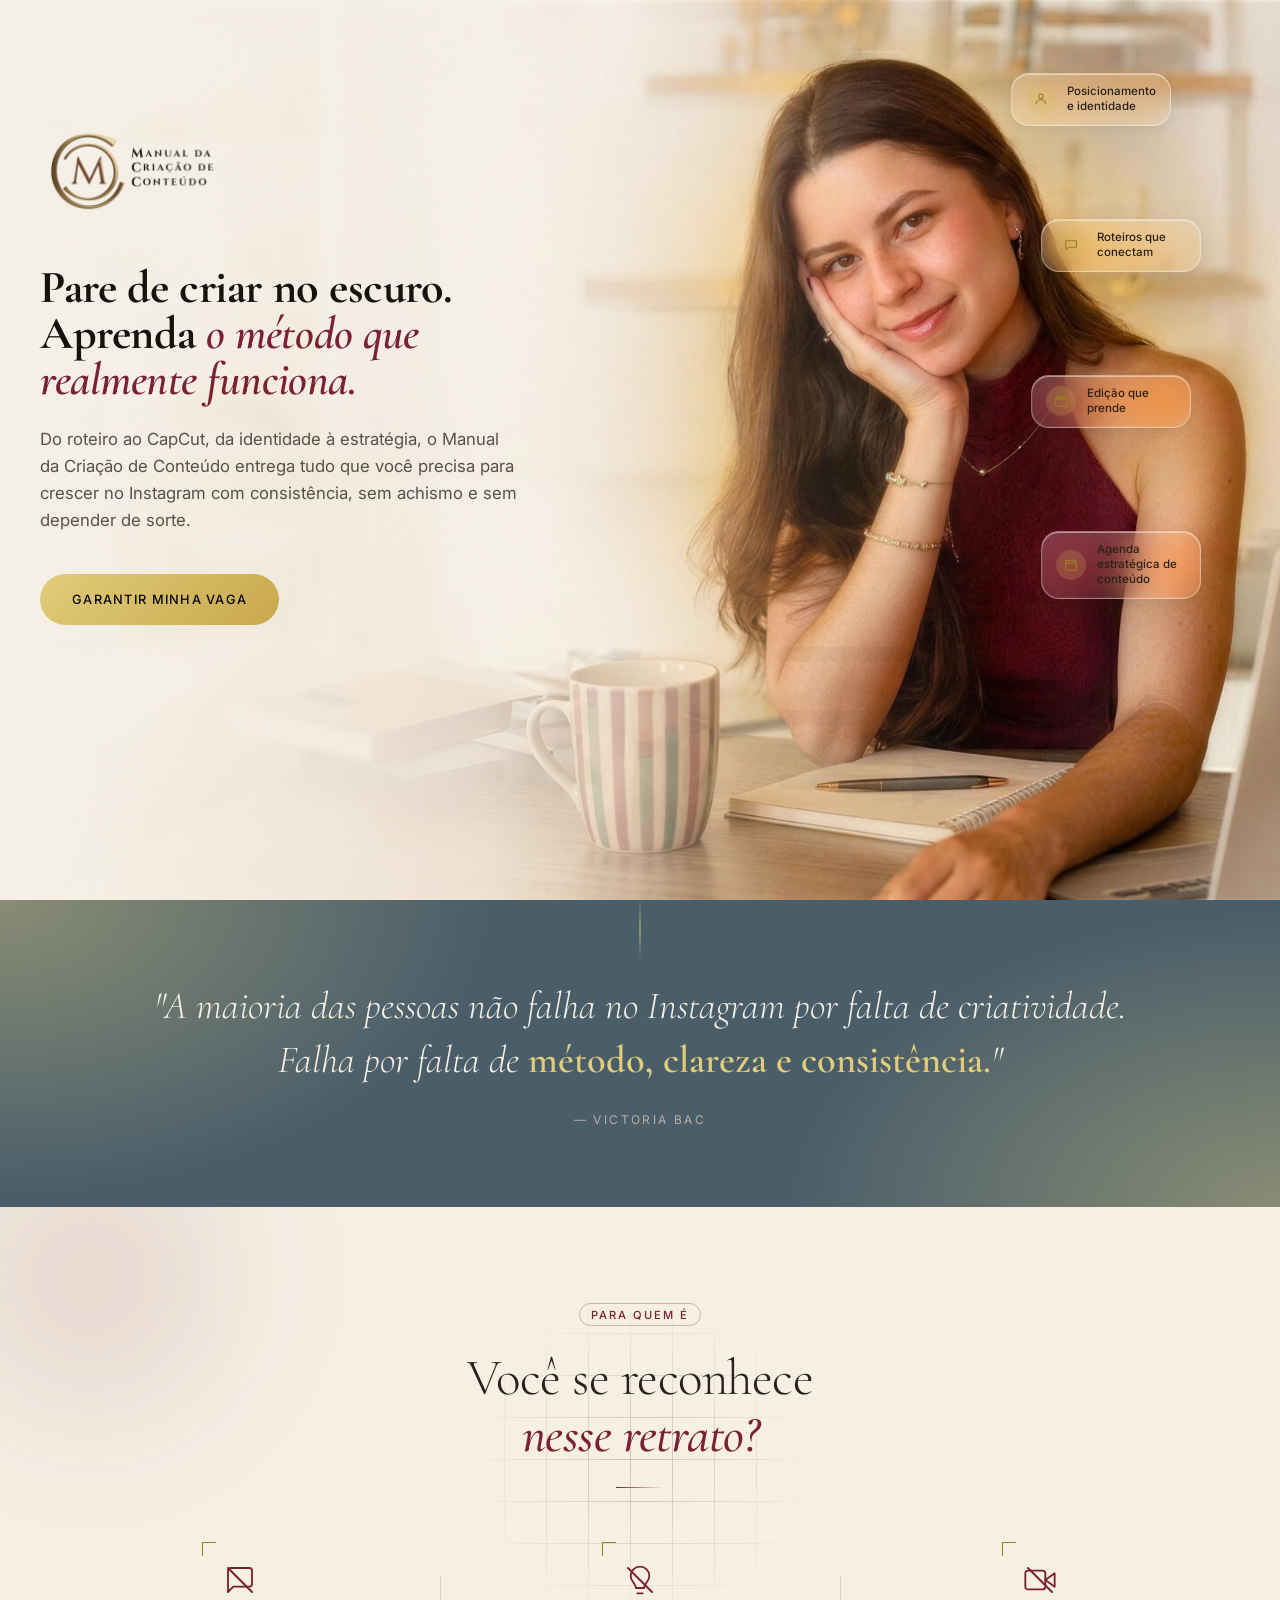
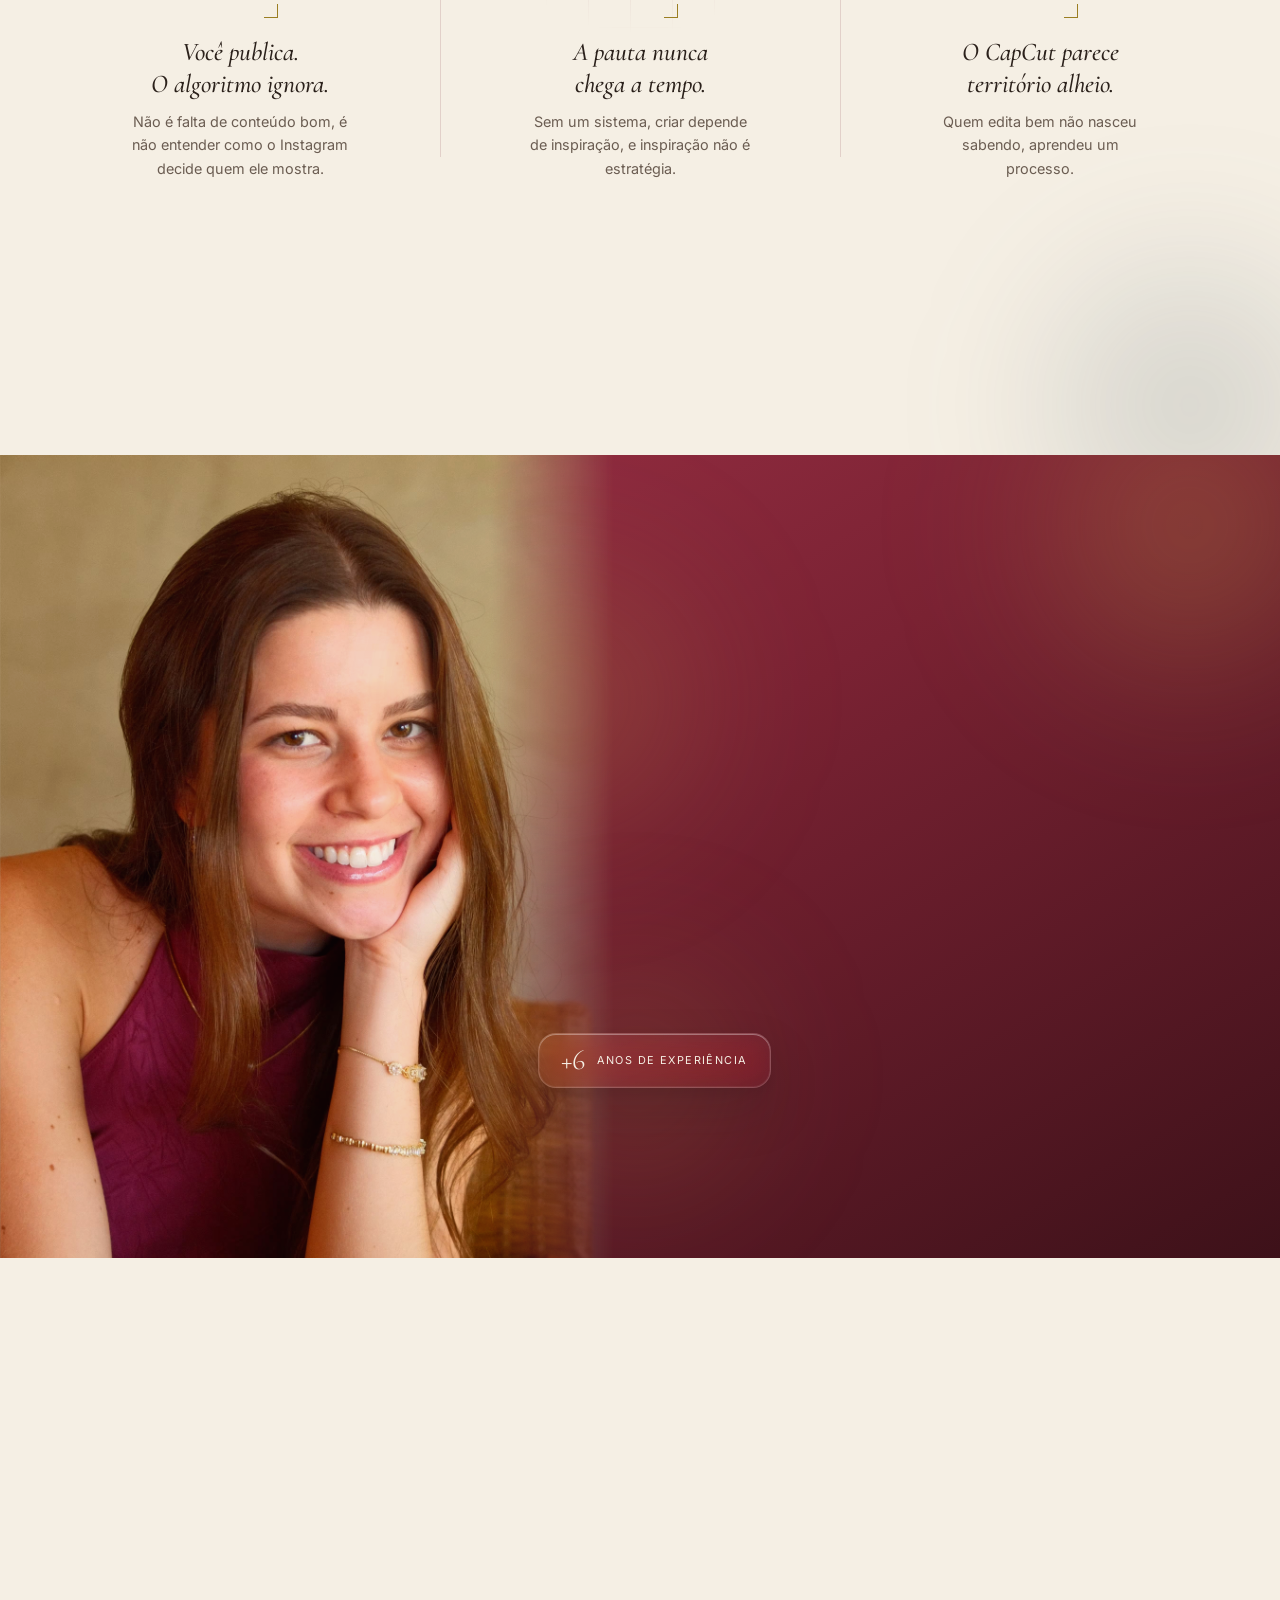
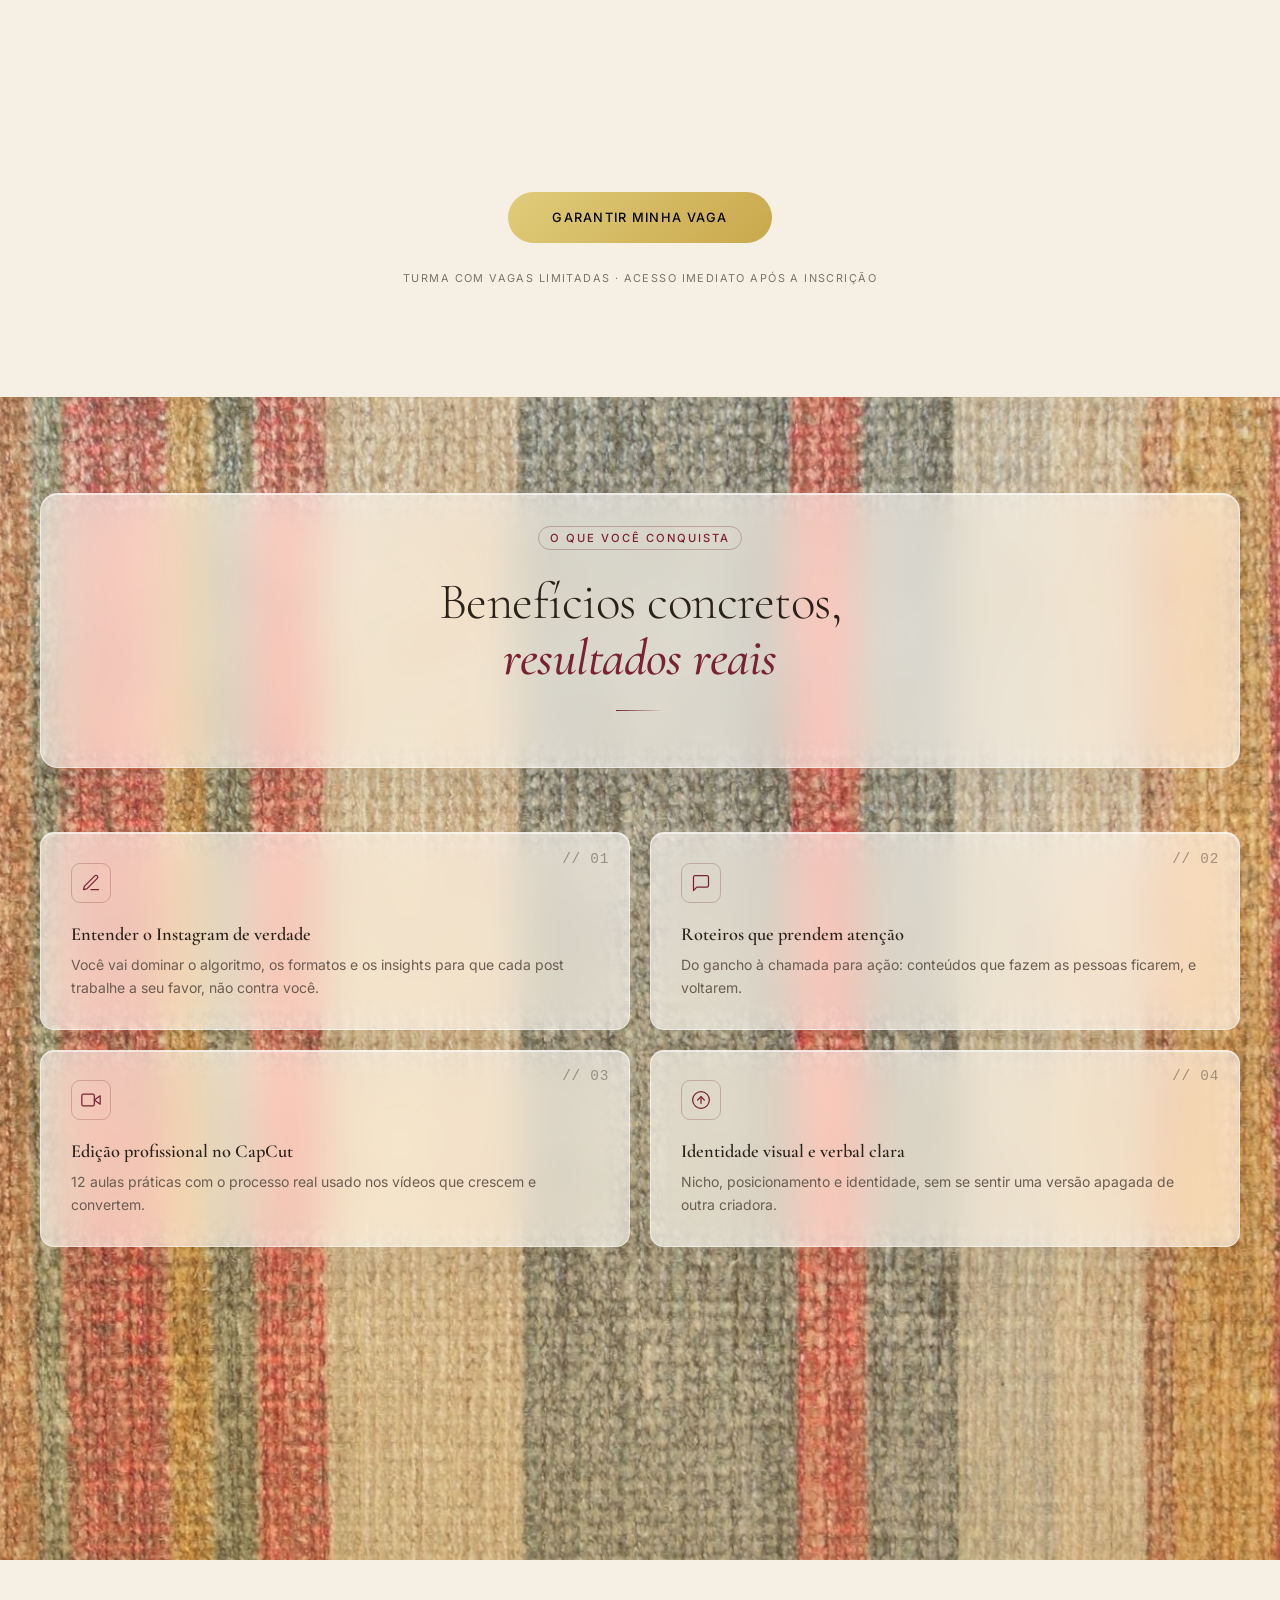
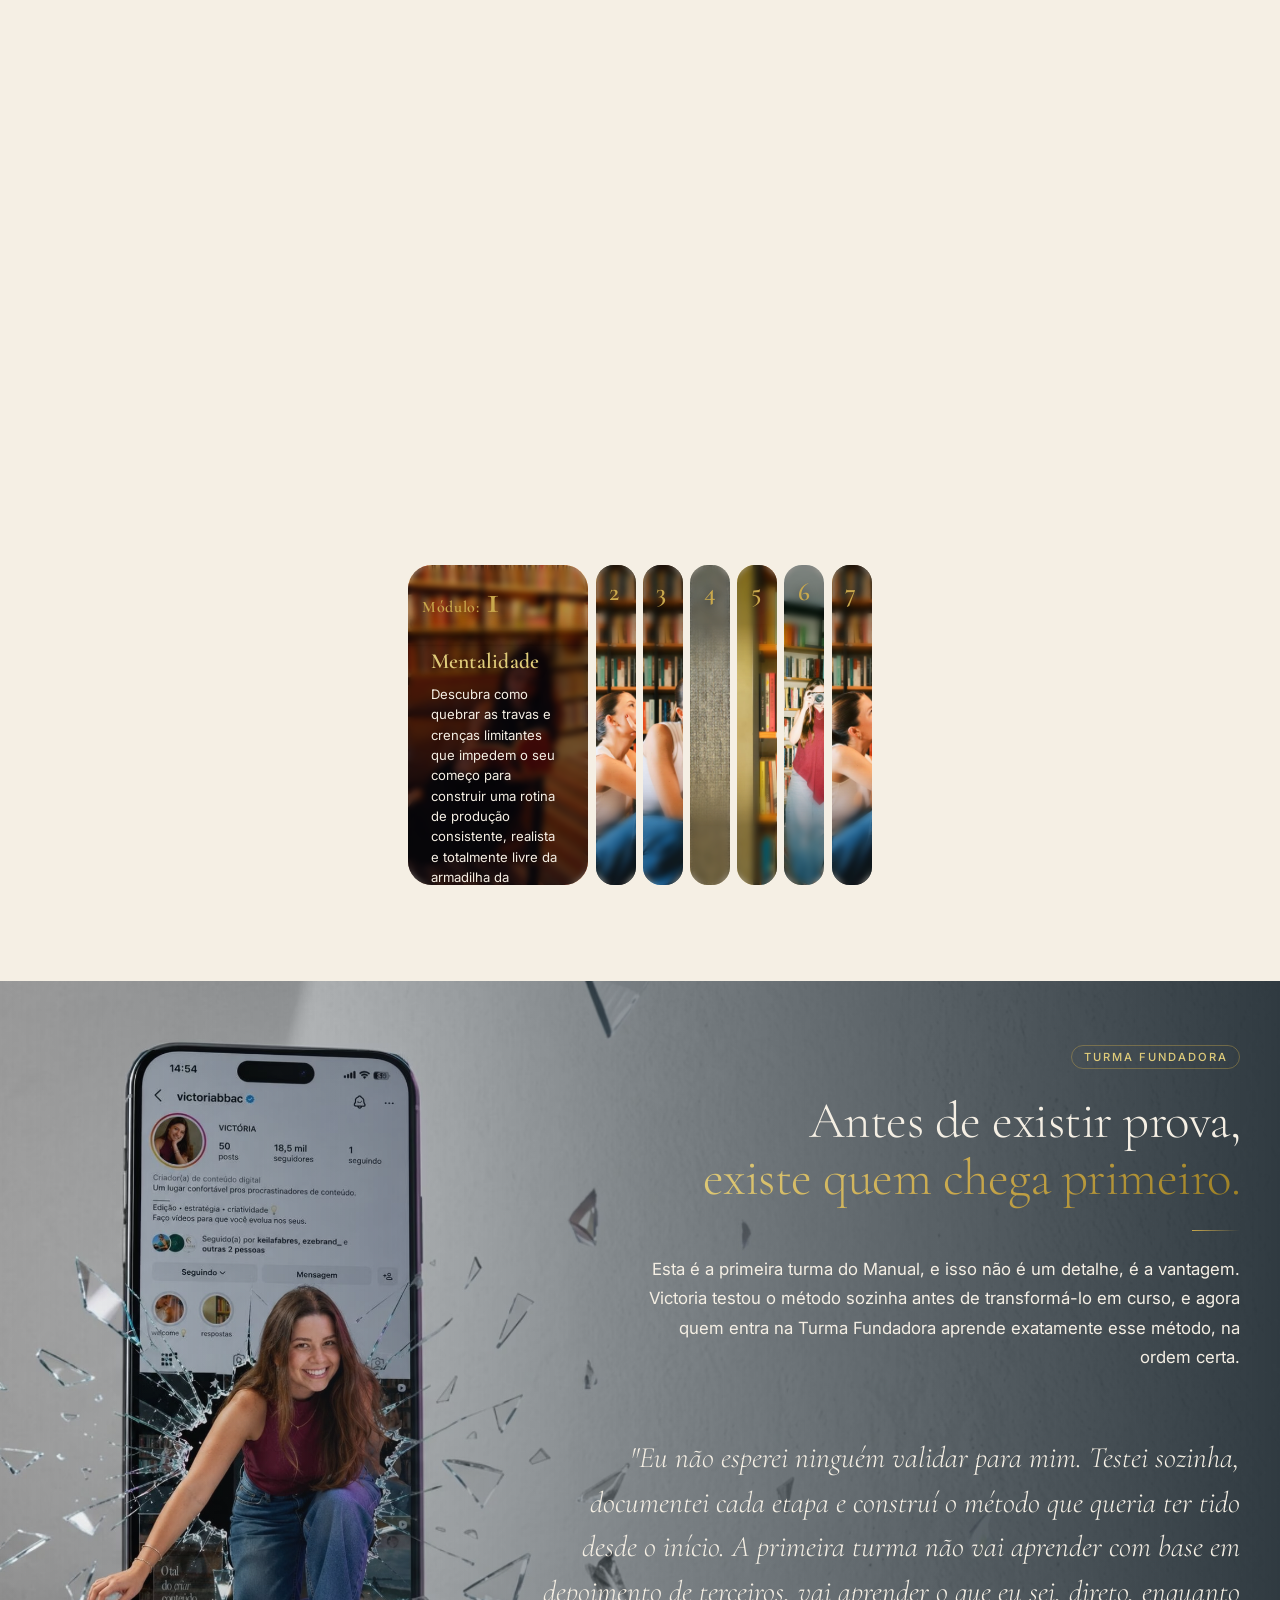
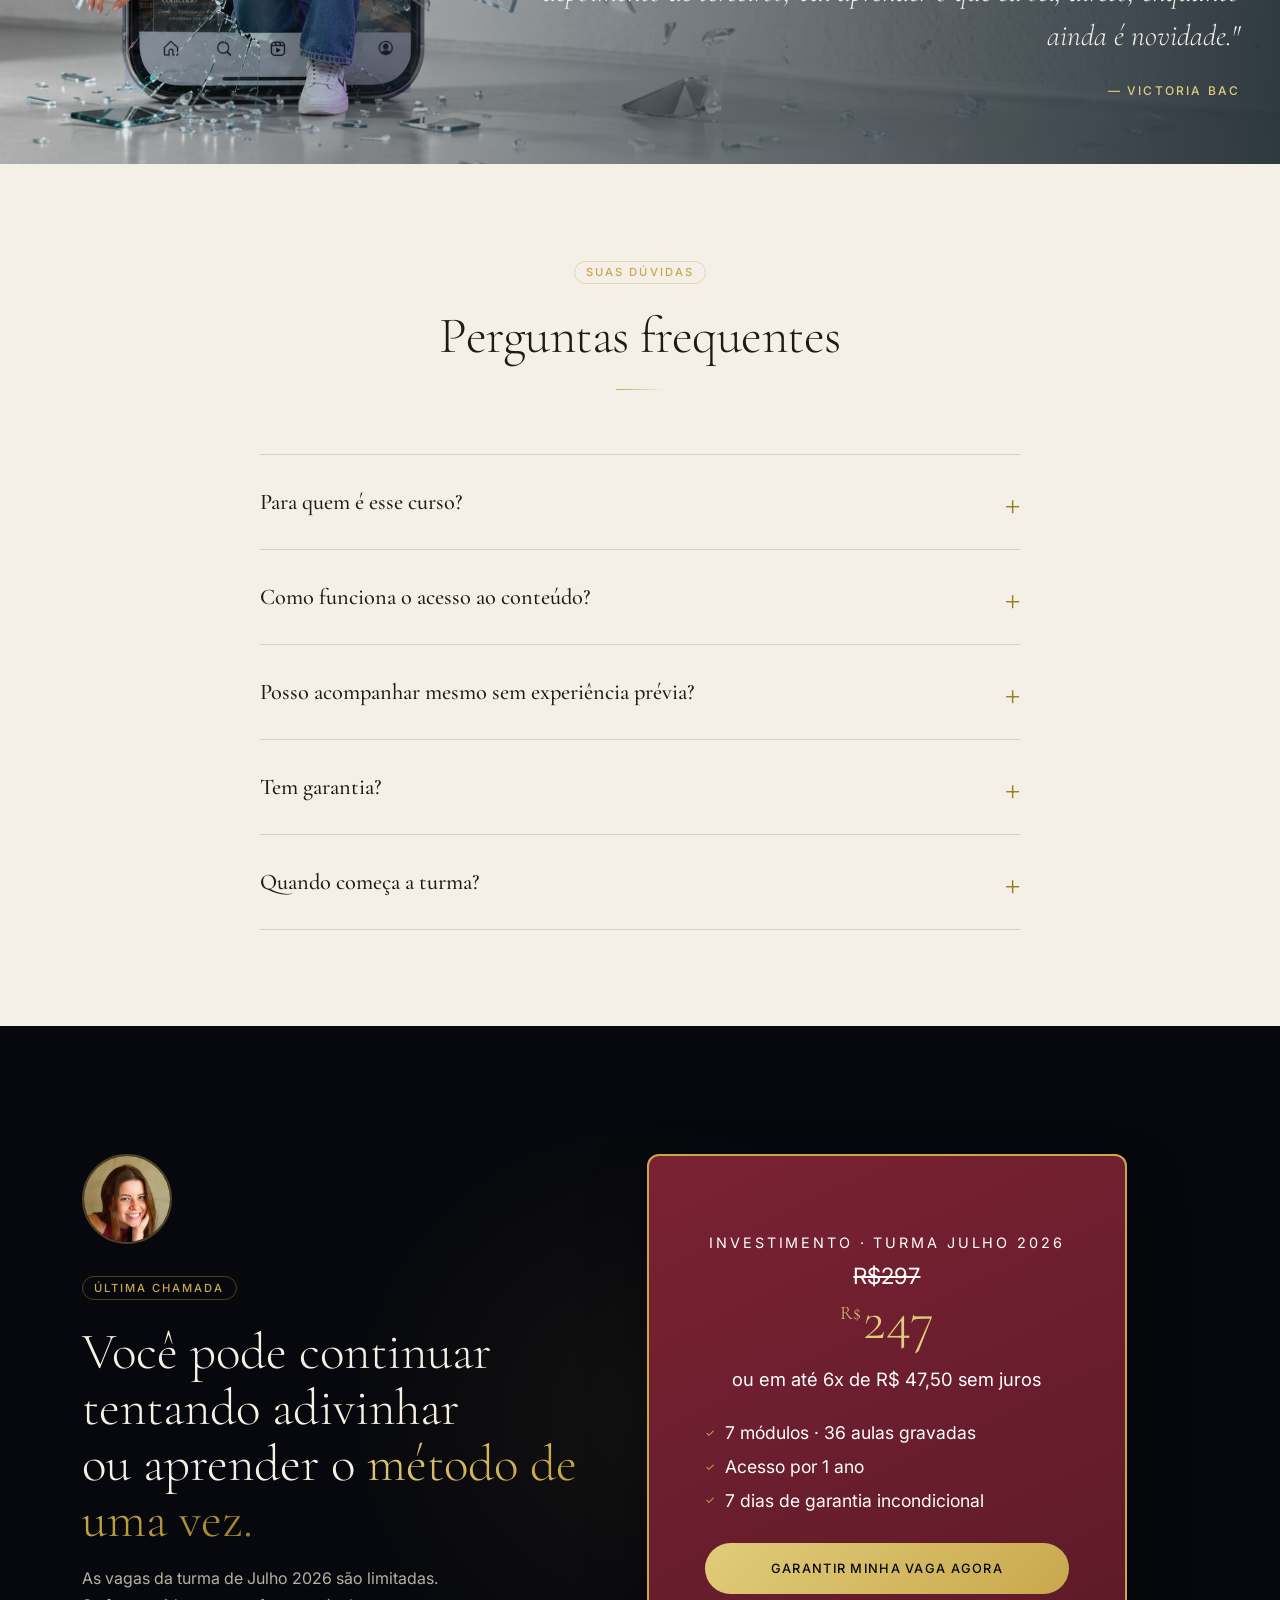
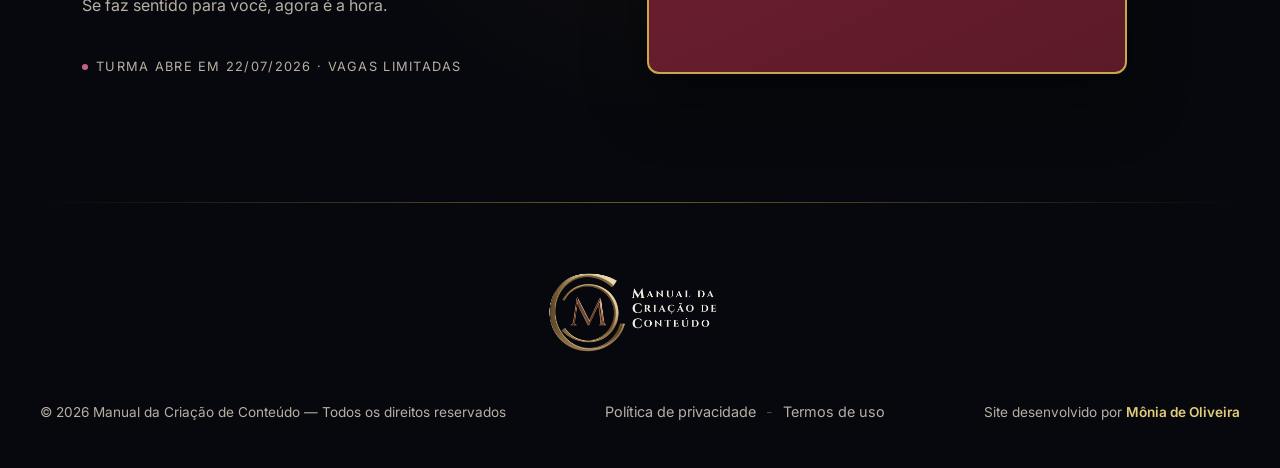
==== index.html @ 05be9635 "DESKTOP OK" ====
<!DOCTYPE html>
<html lang="pt-BR">
<head>
  <meta charset="UTF-8" />
  <meta name="viewport" content="width=device-width, initial-scale=1.0" />
  <meta name="description" content="O método completo para crescer no Instagram com estratégia — roteiro, edição no CapCut, algoritmo e consistência. 7 módulos. Turma Julho 2026." />

  <!-- SEO -->
  <title>Victoria — Manual da Criação de Conteúdo</title>
  <meta name="robots" content="index, follow" />
  <meta property="og:title" content="Victoria — Manual da Criação de Conteúdo" />
  <meta property="og:description" content="Do roteiro ao CapCut, da identidade à estratégia. 7 módulos. Turma Julho 2026." />
  <meta property="og:type" content="website" />

  <!-- Fonts -->
  <link rel="preconnect" href="https://fonts.googleapis.com" />
  <link rel="preconnect" href="https://fonts.gstatic.com" crossorigin />
  <link href="https://fonts.googleapis.com/css2?family=Cormorant+Garamond:ital,wght@0,300;0,400;0,600;1,300;1,400&family=Inter:wght@300;400;500;600&family=Playfair+Display:ital,wght@1,400&display=swap" rel="stylesheet" />

  <!-- Styles -->
  <link rel="stylesheet" href="css/reset.css" />
  <link rel="stylesheet" href="css/style.css" />
  <link rel="stylesheet" href="css/sections.css" />
  <link rel="stylesheet" href="css/responsive.css" />
</head>

<body>

  <!-- ── HERO ───────────────────────────────────────────────── -->
  <section id="hero" aria-labelledby="hero-title">

    <!-- Ícones gigantes e quase invisíveis de redes sociais, ao fundo -->
    <div class="hero-bg-icons" aria-hidden="true">
      <svg class="bg-icon bg-icon-1" viewBox="0 0 24 24" fill="none" xmlns="http://www.w3.org/2000/svg">
        <rect x="2" y="2" width="20" height="20" rx="5.5" stroke="currentColor" stroke-width="1.4"/>
        <circle cx="12" cy="12" r="5" stroke="currentColor" stroke-width="1.4"/>
        <circle cx="17.4" cy="6.6" r="1.1" fill="currentColor"/>
      </svg>
      <svg class="bg-icon bg-icon-2" viewBox="0 0 24 24" fill="none" xmlns="http://www.w3.org/2000/svg">
        <path d="M4 6h16M4 12h16M4 18h10" stroke="currentColor" stroke-width="1.4" stroke-linecap="round"/>
        <path d="M16 15.5l4 2.5-4 2.5v-5z" fill="currentColor"/>
      </svg>
    </div>

    <div class="container hero-grid">

      <!-- Texto — coluna ESQUERDA -->
      <div class="hero-text-panel">

        <a href="#" class="hero-logo reveal" aria-label="Victoria — página inicial">
          <img src="assets/logo.avif" alt="Victoria" />
        </a>

        <h1 id="hero-title" class="hero-h1 reveal">
          Pare de criar no escuro.<br class="hero-br-1" />Aprenda <span class="hero-h1-bordeaux">o método que</span><br /><em>realmente funciona.</em>
        </h1>

        <p class="hero-subtitle reveal reveal-delay-1">
          Do roteiro ao CapCut, da identidade à estratégia, o Manual da Criação de Conteúdo entrega tudo que você precisa para crescer no Instagram com consistência, sem achismo e sem depender de sorte.
        </p>

        <div class="hero-actions reveal reveal-delay-2">
          <a href="#cta-final" class="btn-primary">Garantir minha vaga</a>
        </div>

      </div>

      <!-- Tags flutuantes sobre a foto do background -->
      <div class="hero-tags" aria-hidden="true">

        <div class="floating-card card-1">
          <span class="floating-card-icon" aria-hidden="true">
            <svg viewBox="0 0 24 24" fill="none" xmlns="http://www.w3.org/2000/svg">
              <circle cx="12" cy="8" r="3.4" stroke="currentColor" stroke-width="1.6"/>
              <path d="M5 19c0-3.6 3.13-6 7-6s7 2.4 7 6" stroke="currentColor" stroke-width="1.6" stroke-linecap="round"/>
            </svg>
          </span>
          <span>Posicionamento e identidade</span>
        </div>

        <div class="floating-card card-2">
          <span class="floating-card-icon" aria-hidden="true">
            <svg viewBox="0 0 24 24" fill="none" xmlns="http://www.w3.org/2000/svg">
              <path d="M4 5.5h16v10H9l-4 3.5v-3.5H4v-10z" stroke="currentColor" stroke-width="1.6" stroke-linejoin="round"/>
            </svg>
          </span>
          <span>Roteiros que conectam</span>
        </div>

        <div class="floating-card card-3">
          <span class="floating-card-icon" aria-hidden="true">
            <svg viewBox="0 0 24 24" fill="none" xmlns="http://www.w3.org/2000/svg">
              <path d="M3.5 9.5h17v9a1.5 1.5 0 0 1-1.5 1.5h-14A1.5 1.5 0 0 1 3.5 18.5v-9z" stroke="currentColor" stroke-width="1.6"/>
              <path d="M3.5 9.5l2-4.5h3l-1.6 4.5M9.4 9.5l1.6-4.5h3l-1.6 4.5M15.3 9.5l1.6-4.5h2.6l1.6 4.5" stroke="currentColor" stroke-width="1.6" stroke-linejoin="round"/>
            </svg>
          </span>
          <span>Edição que prende</span>
        </div>

        <div class="floating-card card-4">
          <span class="floating-card-icon" aria-hidden="true">
            <svg viewBox="0 0 24 24" fill="none" xmlns="http://www.w3.org/2000/svg">
              <rect x="4" y="5.5" width="16" height="14" rx="2" stroke="currentColor" stroke-width="1.6"/>
              <path d="M4 9.5h16M8 3.5v4M16 3.5v4" stroke="currentColor" stroke-width="1.6" stroke-linecap="round"/>
            </svg>
          </span>
          <span>Agenda estratégica de conteúdo</span>
        </div>

      </div>

    </div>

  </section>

  <!-- ── MANIFESTO ──────────────────────────────────────────── -->
  <section id="manifesto" aria-label="Manifesto">
    <div class="container">
      <blockquote class="manifesto-quote reveal">
        "A maioria das pessoas não falha no Instagram por falta de criatividade.<br>
        Falha por falta de <strong>método, clareza e consistência.</strong>"
      </blockquote>
      <p class="manifesto-author reveal reveal-delay-1">— Victoria Bac</p>
    </div>
  </section>

  <!-- ── PARA QUEM É ────────────────────────────────────────── -->
  <section id="para-quem" aria-labelledby="para-quem-title">

    <div class="para-quem-deco" aria-hidden="true">
      <div class="pq-orb pq-orb-1"></div>
      <div class="pq-orb pq-orb-2"></div>
      <div class="pq-grid"></div>
    </div>

    <div class="container section-pad">

      <div class="section-header center reveal">
        <span class="label-tag">Para quem é</span>
        <h2 id="para-quem-title" class="display-serif">
          Você se reconhece<br />
          <span class="gold-text">nesse retrato?</span>
        </h2>
        <div class="gold-divider center"></div>
      </div>

      <div class="pain-grid">
        <article class="pain-card reveal reveal-delay-1">
          <div class="pain-frame" aria-hidden="true">
            <svg class="pain-icon" viewBox="0 0 24 24" fill="none" stroke="currentColor" stroke-width="1.4" stroke-linecap="round" stroke-linejoin="round">
              <path d="M21 15a2 2 0 0 1-2 2H7l-4 4V5a2 2 0 0 1 2-2h14a2 2 0 0 1 2 2z"/>
              <line x1="3" y1="3" x2="21" y2="21"/>
            </svg>
          </div>
          <h3>Você publica.<br />O algoritmo ignora.</h3>
          <p>Não é falta de conteúdo bom, é não entender como o Instagram decide quem ele mostra.</p>
        </article>
        <article class="pain-card reveal reveal-delay-2">
          <div class="pain-frame" aria-hidden="true">
            <svg class="pain-icon" viewBox="0 0 24 24" fill="none" stroke="currentColor" stroke-width="1.4" stroke-linecap="round" stroke-linejoin="round">
              <path d="M9 18h6"/><path d="M10 22h4"/>
              <path d="M12 2a7 7 0 0 0-7 7c0 2.5 1.5 4 2.5 5.5S9 18 9 18h6s.5-2 1.5-3.5S19 11.5 19 9a7 7 0 0 0-7-7Z"/>
              <line x1="3" y1="3" x2="21" y2="21"/>
            </svg>
          </div>
          <h3>A pauta nunca<br />chega a tempo.</h3>
          <p>Sem um sistema, criar depende de inspiração, e inspiração não é estratégia.</p>
        </article>
        <article class="pain-card reveal reveal-delay-3">
          <div class="pain-frame" aria-hidden="true">
            <svg class="pain-icon" viewBox="0 0 24 24" fill="none" stroke="currentColor" stroke-width="1.4" stroke-linecap="round" stroke-linejoin="round">
              <polygon points="23 7 16 12 23 17 23 7"/>
              <rect x="1" y="5" width="15" height="14" rx="2" ry="2"/>
              <line x1="3" y1="3" x2="21" y2="21"/>
            </svg>
          </div>
          <h3>O CapCut parece<br />território alheio.</h3>
          <p>Quem edita bem não nasceu sabendo, aprendeu um processo.</p>
        </article>
      </div>

      <p class="pain-closing reveal">Não falta talento. Falta sistema, e é exatamente isso que você vai construir aqui.</p>

      <div class="pain-cta reveal">
        <a href="#cta-final" class="jornada-btn-glow">Quero romper esse ciclo</a>
      </div>

    </div>
  </section>

  <!-- ── SOBRE VICTORIA ──────────────────────────────────────── -->
  <section id="sobre" aria-labelledby="sobre-title">
    <div class="sobre-deco" aria-hidden="true">
      <div class="sobre-orb sobre-orb-1"></div>
      <div class="sobre-orb sobre-orb-2"></div>
      <div class="sobre-ghost-photo"></div>
      <div class="sobre-orb sobre-orb-3"></div>
      <div class="sobre-orb sobre-orb-4"></div>
    </div>

    <div class="sobre-photo-badge" aria-label="Mais de 6 anos de experiência">
      <div class="num">+6</div>
      <div class="label">Anos de experiência</div>
    </div>

    <div class="container section-pad-lg">
      <div class="sobre-grid">

        <!-- Conteúdo -->
        <div class="sobre-content">
          <span class="label-tag reveal">Sobre Victoria</span>
          <h2 id="sobre-title" class="reveal reveal-delay-1">
            O método nasceu<br />
            <em>da prática.</em>
          </h2>
          <div class="gold-divider reveal reveal-delay-1"></div>

          <p class="sobre-intro-name reveal reveal-delay-2">Eu sou Victoria Bac.</p>

          <p class="sobre-bio reveal reveal-delay-2">
            São 6 anos mergulhada no universo da criação de conteúdo, estudando o que faz um perfil crescer, o que faz o algoritmo distribuir e o que faz uma pessoa parar o scroll. Esse tempo me deu algo que nenhum atalho entrega: repertório real.
          </p>
          <p class="sobre-bio reveal reveal-delay-2">
            Quando decidi criar um perfil do zero para validar o que ensinava, não usei segredo nem hack. Usei exatamente o que está dentro deste curso, e em 42 dias, com apenas 27 posts, chegamos a 10 mil seguidores. Criei o Manual da Criação de Conteúdo porque sei que esse método funciona. E agora quero colocar ele nas suas mãos.
          </p>
        </div>

        <div class="sobre-photo-responsive reveal">
          <img src="assets/vic-rosot-sorrindo.avif" alt="Victoria Bac" loading="lazy" />
        </div>

      </div>
    </div>
  </section>

  <!-- ── JORNADA ────────────────────────────────────────────── -->
  <section id="jornada" aria-labelledby="jornada-title">
    <div class="container section-pad">

      <div class="section-header center reveal">
        <span class="label-tag">A jornada</span>
        <h2 id="jornada-title" class="display-serif">
          De zero a <span class="gold-text">10 mil</span> em 42 dias
        </h2>
      </div>

      <ol class="jornada-timeline reveal" aria-label="Linha do tempo da jornada de Victoria">
        <li class="jornada-node">
          <span class="jornada-dot">DIA 0</span>
          <h3 class="jornada-node-title">Zero seguidores.<br />Zero nicho.</h3>
          <p class="jornada-node-text">Só o método — sem sorte,<br />sem hack.</p>
        </li>
        <li class="jornada-node">
          <span class="jornada-dot">DIA 15</span>
          <h3 class="jornada-node-title">27 posts<br />no total.</h3>
          <p class="jornada-node-text">Sem hacks, sem<br />comprar seguidor.</p>
        </li>
        <li class="jornada-node">
          <span class="jornada-dot">DIA 42</span>
          <h3 class="jornada-node-title">10 mil<br />seguidores.</h3>
          <p class="jornada-node-text">Partindo do zero<br />absoluto.</p>
        </li>
        <li class="jornada-node">
          <span class="jornada-dot">HOJE</span>
          <h3 class="jornada-node-title">6 anos virados<br />em manual.</h3>
          <p class="jornada-node-text">Roteiro, edição e posicionamento<br />prontos pra você.</p>
        </li>
      </ol>

      <div class="jornada-footer">
        <a href="#cta-final" class="jornada-btn-glow">Garantir minha vaga</a>
        <p class="jornada-note">Turma com vagas limitadas · Acesso imediato após a inscrição</p>
      </div>

    </div>
  </section>

  <!-- ── BENEFÍCIOS ─────────────────────────────────────────── -->
  <section id="beneficios" aria-labelledby="beneficios-title">
    <div class="beneficios-deco" aria-hidden="true"></div>
    <div class="container section-pad">

      <div class="section-header reveal">
        <span class="label-tag">O que você conquista</span>
        <h2 id="beneficios-title" class="display-serif">
          Benefícios concretos,<br />
          <span class="gold-text">resultados reais</span>
        </h2>
        <div class="gold-divider"></div>
      </div>

      <div class="benefits-grid">

        <div class="benefit-item lg reveal reveal-delay-1">
          <span class="benefit-tag">// 01</span>
          <div class="benefit-icon" aria-hidden="true">
            <svg width="20" height="20" viewBox="0 0 24 24" fill="none" stroke="currentColor" stroke-width="1.5" stroke-linecap="round" stroke-linejoin="round">
              <path d="M12 20h9"/><path d="M16.5 3.5a2.12 2.12 0 0 1 3 3L7 19l-4 1 1-4Z"/>
            </svg>
          </div>
          <h3>Entender o Instagram de verdade</h3>
          <p>Você vai dominar o algoritmo, os formatos e os insights para que cada post trabalhe a seu favor, não contra você.</p>
        </div>

        <div class="benefit-item reveal reveal-delay-2">
          <span class="benefit-tag">// 02</span>
          <div class="benefit-icon" aria-hidden="true">
            <svg width="20" height="20" viewBox="0 0 24 24" fill="none" stroke="currentColor" stroke-width="1.5" stroke-linecap="round" stroke-linejoin="round">
              <path d="M21 15a2 2 0 0 1-2 2H7l-4 4V5a2 2 0 0 1 2-2h14a2 2 0 0 1 2 2z"/>
            </svg>
          </div>
          <h3>Roteiros que prendem atenção</h3>
          <p>Do gancho à chamada para ação: conteúdos que fazem as pessoas ficarem, e voltarem.</p>
        </div>

        <div class="benefit-item reveal reveal-delay-1">
          <span class="benefit-tag">// 03</span>
          <div class="benefit-icon" aria-hidden="true">
            <svg width="20" height="20" viewBox="0 0 24 24" fill="none" stroke="currentColor" stroke-width="1.5" stroke-linecap="round" stroke-linejoin="round">
              <polygon points="23 7 16 12 23 17 23 7"/><rect x="1" y="5" width="15" height="14" rx="2" ry="2"/>
            </svg>
          </div>
          <h3>Edição profissional no CapCut</h3>
          <p>12 aulas práticas com o processo real usado nos vídeos que crescem e convertem.</p>
        </div>

        <div class="benefit-item reveal reveal-delay-2">
          <span class="benefit-tag">// 04</span>
          <div class="benefit-icon" aria-hidden="true">
            <svg width="20" height="20" viewBox="0 0 24 24" fill="none" stroke="currentColor" stroke-width="1.5" stroke-linecap="round" stroke-linejoin="round">
              <circle cx="12" cy="12" r="10"/><path d="m16 12-4-4-4 4"/><path d="M12 16V8"/>
            </svg>
          </div>
          <h3>Identidade visual e verbal clara</h3>
          <p>Nicho, posicionamento e identidade, sem se sentir uma versão apagada de outra criadora.</p>
        </div>

        <div class="benefit-item reveal reveal-delay-1">
          <span class="benefit-tag">// 05</span>
          <div class="benefit-icon" aria-hidden="true">
            <svg width="20" height="20" viewBox="0 0 24 24" fill="none" stroke="currentColor" stroke-width="1.5" stroke-linecap="round" stroke-linejoin="round">
              <rect x="3" y="4" width="18" height="18" rx="2" ry="2"/><line x1="16" y1="2" x2="16" y2="6"/><line x1="8" y1="2" x2="8" y2="6"/><line x1="3" y1="10" x2="21" y2="10"/>
            </svg>
          </div>
          <h3>Estratégia de conteúdo </h3>
          <p>Calendário editorial, grade de conteúdo e geração de ideias, sem sentar em branco pra criar.</p>
        </div>

        <div class="benefit-item lg reveal reveal-delay-2">
          <span class="benefit-tag">// 06</span>
          <div class="benefit-icon" aria-hidden="true">
            <svg width="20" height="20" viewBox="0 0 24 24" fill="none" stroke="currentColor" stroke-width="1.5" stroke-linecap="round" stroke-linejoin="round">
              <polyline points="22 12 18 12 15 21 9 3 6 12 2 12"/>
            </svg>
          </div>
          <h3>Crescer com método, não com sorte</h3>
          <p>O conjunto de tudo que você aprendeu se transforma em um sistema sustentável de crescimento orgânico no Instagram.</p>
        </div>

      </div>
    </div>
  </section>

  <!-- ── MÓDULOS ────────────────────────────────────────────── -->
  <section id="modulos" aria-labelledby="modulos-title">
    <div class="container section-pad">

      <div class="modulos-grid">

        <div class="modulos-intro section-header reveal">
          <span class="label-tag">Conteúdo do curso</span>
          <h2 id="modulos-title" class="display-serif">
            O que está<br />
            <span class="gold-text">dentro do programa</span>
          </h2>
          <div class="gold-divider"></div>
          <p>Confira o cronograma estratégico de aprendizado, elaborado passo a passo para transformar você em um criador de conteúdo profissional, confiante e focado em resultados. </p>
          <a href="#cta-final" class="jornada-btn-glow modulos-cta">Quero acesso aos 7 módulos</a>
        </div>

        <div class="modulos-options reveal reveal-delay-2" role="tablist" aria-label="Módulos do curso">

          <article class="modulo-option active" role="tab" aria-selected="true" tabindex="0" data-index="1" style="--mod-bg:url('../assets/MOD1.avif');">
            <div class="modulo-option-top-fade"></div>
            <span class="modulo-option-num-wrap"><span class="modulo-option-num-label">Módulo:</span><span class="modulo-option-num">1</span></span>
            <div class="modulo-option-shadow"></div>
            <div class="modulo-option-label">
              <div class="modulo-option-info">
                <div class="modulo-option-main">Mentalidade</div>
                <div class="modulo-option-sub">Descubra como quebrar as travas e crenças limitantes que impedem o seu começo para construir uma rotina de produção consistente, realista e totalmente livre da armadilha da comparação.</div>
              </div>
            </div>
          </article>

          <article class="modulo-option" role="tab" aria-selected="false" tabindex="0" data-index="2" style="--mod-bg:url('../assets/MOD2.avif');">
            <div class="modulo-option-top-fade"></div>
            <span class="modulo-option-num-wrap"><span class="modulo-option-num-label">Módulo:</span><span class="modulo-option-num">2</span></span>
            <div class="modulo-option-shadow"></div>
            <div class="modulo-option-label">
              <div class="modulo-option-info">
                <div class="modulo-option-main">Entendendo o Instagram antes de criar</div>
                <div class="modulo-option-sub">Domine as regras do jogo desvendando o algoritmo, os formatos ideais e as métricas estratégicas para fazer a plataforma trabalhar a favor do seu alcance e escala.</div>
              </div>
            </div>
          </article>

          <article class="modulo-option" role="tab" aria-selected="false" tabindex="0" data-index="3" style="--mod-bg:url('../assets/MOD3.avif');">
            <div class="modulo-option-top-fade"></div>
            <span class="modulo-option-num-wrap"><span class="modulo-option-num-label">Módulo:</span><span class="modulo-option-num">3</span></span>
            <div class="modulo-option-shadow"></div>
            <div class="modulo-option-label">
              <div class="modulo-option-info">
                <div class="modulo-option-main">Identidade e Posicionamento</div>
                <div class="modulo-option-sub">Defina o seu nicho ideal, crie um posicionamento magnético e estruture um perfil irresistível que se diferencia da concorrência e retém o público certo logo nos primeiros segundos.</div>
              </div>
            </div>
          </article>

          <article class="modulo-option" role="tab" aria-selected="false" tabindex="0" data-index="4" style="--mod-bg:url('../assets/MOD4.avif');">
            <div class="modulo-option-top-fade"></div>
            <span class="modulo-option-num-wrap"><span class="modulo-option-num-label">Módulo:</span><span class="modulo-option-num">4</span></span>
            <div class="modulo-option-shadow"></div>
            <div class="modulo-option-label">
              <div class="modulo-option-info">
                <div class="modulo-option-main">Roteiros</div>
                <div class="modulo-option-sub">Aprenda a psicologia por trás do scroll interrompido e domine as técnicas de ganchos poderosos e estruturas magnéticas para criar vídeos que prendem a atenção do início ao fim.</div>
              </div>
            </div>
          </article>

          <article class="modulo-option" role="tab" aria-selected="false" tabindex="0" data-index="5" style="--mod-bg:url('../assets/MOD5.avif');">
            <div class="modulo-option-top-fade"></div>
            <span class="modulo-option-num-wrap"><span class="modulo-option-num-label">Módulo:</span><span class="modulo-option-num">5</span></span>
            <div class="modulo-option-shadow"></div>
            <div class="modulo-option-label">
              <div class="modulo-option-info">
                <div class="modulo-option-main">Formatos</div>
                <div class="modulo-option-sub">Explore os formatos que mais funcionam no mercado e descubra como desconstruir e adaptar grandes referências para o seu nicho sem perder a sua originalidade.</div>
              </div>
            </div>
          </article>

          <article class="modulo-option" role="tab" aria-selected="false" tabindex="0" data-index="6" style="--mod-bg:url('../assets/MOD6.avif');">
            <div class="modulo-option-top-fade"></div>
            <span class="modulo-option-num-wrap"><span class="modulo-option-num-label">Módulo:</span><span class="modulo-option-num">6</span></span>
            <div class="modulo-option-shadow"></div>
            <div class="modulo-option-label">
              <div class="modulo-option-info">
                <div class="modulo-option-main">Edição no CapCut</div>
                <div class="modulo-option-sub">Domine as principais ferramentas, cortes, efeitos de ritmo e recursos de Inteligência Artificial para transformar gravações simples em vídeos profissionais com alta retenção visual.</div>
              </div>
            </div>
          </article>

          <article class="modulo-option" role="tab" aria-selected="false" tabindex="0" data-index="7" style="--mod-bg:url('../assets/MOD7.avif');">
            <div class="modulo-option-top-fade"></div>
            <span class="modulo-option-num-wrap"><span class="modulo-option-num-label">Módulo:</span><span class="modulo-option-num">7</span></span>
            <div class="modulo-option-shadow"></div>
            <div class="modulo-option-label">
              <div class="modulo-option-info">
                <div class="modulo-option-main">Estratégia de Conteúdo</div>
                <div class="modulo-option-sub">Substitua o post aleatório por um ecossistema estratégico de crescimento, organizando suas ideias em um calendário editorial sustentável focado em atração, relacionamento e conversão.</div>
              </div>
            </div>
          </article>

        </div>

      </div>
    </div>
  </section>

  <!-- ── TURMA FUNDADORA ────────────────────────────────────── -->
  <section id="fundadora" aria-labelledby="fundadora-title">
    <div class="container section-pad fundadora-content">

      <div class="section-header center reveal">
        <span class="label-tag">Turma fundadora</span>
        <h2 id="fundadora-title" class="display-serif">
          Antes de existir prova,<br />
          <span class="gold-text">existe quem chega primeiro.</span>
        </h2>
        <div class="gold-divider center"></div>
        <p>Esta é a primeira turma do Manual, e isso não é um detalhe, é a vantagem. Victoria testou o método sozinha antes de transformá-lo em curso, e agora quem entra na Turma Fundadora aprende exatamente esse método, na ordem certa.</p>
      </div>

      <blockquote class="fundadora-quote reveal reveal-delay-1">
        "Eu não esperei ninguém validar para mim. Testei sozinha, documentei cada etapa e construí o método que queria ter tido desde o início. A primeira turma não vai aprender com base em depoimento de terceiros, vai aprender o que eu sei, direto, enquanto ainda é novidade."
        <span class="fundadora-quote-author">— Victoria Bac</span>
      </blockquote>

    </div>
  </section>

  <!-- ── FAQ ───────────────────────────────────────────────── -->
  <section id="faq" aria-labelledby="faq-title">
    <div class="container section-pad">

      <div class="section-header center reveal">
        <span class="label-tag">Suas dúvidas</span>
        <h2 id="faq-title" class="display-serif">Perguntas frequentes</h2>
        <div class="gold-divider center"></div>
      </div>

      <div class="faq-list" role="list">

        <details class="reveal" role="listitem">
          <summary>Para quem é esse curso?</summary>
          <div class="faq-answer">
            Para quem quer crescer no Instagram com estratégia e consistência, seja você iniciante do zero ou alguém que já posta mas não sabe por que não cresce. Se você sente que falta método, clareza e uma direção definida, este curso é para você.
          </div>
        </details>

        <details class="reveal reveal-delay-1" role="listitem">
          <summary>Como funciona o acesso ao conteúdo?</summary>
          <div class="faq-answer">
            O curso é 100% gravado, você assiste no seu próprio ritmo, quando e onde quiser. O acesso é feito pela plataforma Cakto e fica disponível por 1 ano a partir da data da sua matrícula.
          </div>
        </details>

        <details class="reveal reveal-delay-1" role="listitem">
          <summary>Posso acompanhar mesmo sem experiência prévia?</summary>
          <div class="faq-answer">
            Sim. O curso foi pensado para funcionar do zero, você não precisa saber editar, não precisa ter nicho definido, não precisa ter seguidores. O módulo de Mentalidade e o de Identidade foram criados justamente para quem está começando agora.
          </div>
        </details>

        <details class="reveal reveal-delay-1" role="listitem">
          <summary>Tem garantia?</summary>
          <div class="faq-answer">
            Sim. Você tem 7 dias de garantia incondicional após a compra. Se por qualquer motivo não quiser continuar, basta solicitar o reembolso dentro desse prazo e devolvemos 100% do seu investimento, sem perguntas.
          </div>
        </details>

       
        <details class="reveal reveal-delay-1" role="listitem">
          <summary>Quando começa a turma?</summary>
          <div class="faq-answer">
            As aulas são liberadas a partir de 22 de julho de 2026. Assim que você realizar a matrícula, recebe o acesso imediato à plataforma Cakto para já se familiarizar com o ambiente e se preparar para o início.
          </div>
        </details>

      </div>
    </div>
  </section>

  <!-- ── CTA FINAL ──────────────────────────────────────────── -->
  <section id="cta-final" aria-labelledby="cta-title">

    <div class="cta-final-inner">
      <div class="cta-bg-orb" aria-hidden="true"></div>

      <div class="cta-final-grid">

        <div class="cta-final-text">

          <div class="cta-photo-wrap reveal">
            <img
              src="assets/vic-rosot-sorrindo.avif"
              alt="Victoria sorrindo"
              loading="lazy"
              width="180"
              height="180"
            />
          </div>

          <span class="label-tag reveal reveal-delay-1">Última chamada</span>

          <h2 id="cta-title" class="reveal reveal-delay-1">
            Você pode continuar tentando adivinhar<br />
            ou aprender o <span class="gold-text">método de uma vez.</span>
          </h2>

          <p class="reveal reveal-delay-2">
            As vagas da turma de Julho 2026 são limitadas. <br />Se faz sentido para você, agora é a hora.
          </p>

          <div class="cta-urgency reveal reveal-delay-3">
            <span class="cta-urgency-dot" aria-hidden="true"></span>
            Turma abre em 22/07/2026 · vagas limitadas
          </div>

        </div>

        <!-- Caixa de preço -->
        <div class="price-box reveal reveal-delay-2" aria-label="Informações de investimento">
          <div class="price-label">Investimento · Turma Julho 2026</div>
          <div class="price-original">R$297</div>
          <div class="price-value"><sup>R$</sup>247</div>
          <div class="price-installments">ou em até 6x de R$ 47,50 sem juros</div>

          <ul class="price-includes" aria-label="O que está incluído">
            <li class="price-include-item"><span class="check" aria-hidden="true">✓</span> 7 módulos · 36 aulas gravadas</li>
            <li class="price-include-item"><span class="check" aria-hidden="true">✓</span> Acesso por 1 ano</li>
            <li class="price-include-item"><span class="check" aria-hidden="true">✓</span> 7 dias de garantia incondicional</li>
          </ul>

          <a href="#" class="btn-primary full-width">Garantir minha vaga agora</a>
        </div>

      </div>
    </div>
  </section>

  <!-- ── FOOTER ─────────────────────────────────────────────── -->
  <footer role="contentinfo">
    <div class="footer-divider" aria-hidden="true"></div>

    <div class="footer-logo-row">
      <img src="assets/logo-branca.avif" alt="Manual da Criação de Conteúdo" class="footer-logo-img" />
    </div>

    <div class="footer-inner">

      <p class="footer-copy">© 2026 Manual da Criação de Conteúdo — Todos os direitos reservados</p>

      <nav class="footer-links" aria-label="Links do rodapé">
        <a href="politica-de-privacidade.html" target="_blank" rel="noopener noreferrer">Política de privacidade</a>
        <span class="footer-links-sep" aria-hidden="true">-</span>
        <a href="termos-de-uso.html" target="_blank" rel="noopener noreferrer">Termos de uso</a>
      </nav>

      <div class="footer-credits">
        <span class="footer-dev">Site desenvolvido por
          <a
            href="https://wa.me/5527992750016?text=Vim%20do%20site%20do%20Curso%20Manual%20da%20Cria%C3%A7%C3%A3o%20de%20Conte%C3%BAdo%20e%20quero%20um%20or%C3%A7amento"
            class="footer-whatsapp"
            target="_blank"
            rel="noopener noreferrer"
          >Mônia de Oliveira</a>
        </span>
      </div>

    </div>
  </footer>

  <!-- Scripts -->
  <script src="js/script.js" defer></script>

</body>
</html>
---- css/style.css ----
/* ── TOKENS ────────────────────────────────────────────────── */
:root {
  --bg:          #07080D;
  --bg2:         #0C0E16;
  --bg-warm:     #1E1A16;
  --bg-light:    #F4EFE7;
  --gold:        #C9A84C;
  --gold-lt:     #E0CC7A;
  --gold-dk:     #9B7E22;
  --rose:        #8B3A5A;
  --rose-lt:     #C4608A;
  --ivory:       #F5EFE4;
  --ivory-muted: #B8AFA3;
  --white:       #FFFFFF;
  --slate:       #4A5E6A;
  --slate-lt:    #6A8494;
  --bordeaux:    #7A2233;
  --bordeaux-lt: #A03248;
  --font-serif:  'Cormorant Garamond', Georgia, serif;
  --font-sans:   'Inter', system-ui, sans-serif;
  --font-italic: 'Playfair Display', serif;
  --max-w:       1200px;
  --transition:  0.6s cubic-bezier(0.16, 1, 0.3, 1);
}

/* ── BASE ──────────────────────────────────────────────────── */
body {
  font-family: var(--font-sans);
  background: var(--bg);
  color: var(--ivory);
  overflow-x: hidden;
  cursor: url("data:image/svg+xml,%3Csvg xmlns='http://www.w3.org/2000/svg' width='18' height='18' viewBox='0 0 30 30'%3E%3Cpath d='M5 2.5 L24.5 14.5 L15.5 16.2 L20.2 25.5 L17 27 L12.2 17.7 L5.8 23.8 Z' fill='%23C9A84C'/%3E%3C/svg%3E") 3 2, auto;
}

a, button, .btn-primary, .btn-ghost, .nav-cta, [role="button"], summary {
  cursor: url("data:image/svg+xml,%3Csvg xmlns='http://www.w3.org/2000/svg' width='18' height='18' viewBox='0 0 30 30'%3E%3Cpath d='M5 2.5 L24.5 14.5 L15.5 16.2 L20.2 25.5 L17 27 L12.2 17.7 L5.8 23.8 Z' fill='%237A2233'/%3E%3C/svg%3E") 3 2, pointer;
}

/* ── NOISE TEXTURE ─────────────────────────────────────────── */
body::before {
  content: '';
  position: fixed;
  inset: 0;
  background-image: url("data:image/svg+xml,%3Csvg viewBox='0 0 256 256' xmlns='http://www.w3.org/2000/svg'%3E%3Cfilter id='noise'%3E%3CfeTurbulence type='fractalNoise' baseFrequency='0.9' numOctaves='4' stitchTiles='stitch'/%3E%3C/filter%3E%3Crect width='100%25' height='100%25' filter='url(%23noise)' opacity='1'/%3E%3C/svg%3E");
  opacity: 0.025;
  pointer-events: none;
  z-index: 1;
}

/* ── SCROLL REVEAL ─────────────────────────────────────────── */
.reveal {
  opacity: 0;
  transform: translateY(32px);
  transition: opacity 0.8s ease, transform 0.8s var(--transition);
}

.reveal.visible {
  opacity: 1;
  transform: translateY(0);
}

.reveal-delay-1 { transition-delay: 0.1s; }
.reveal-delay-2 { transition-delay: 0.2s; }
.reveal-delay-3 { transition-delay: 0.35s; }
.reveal-delay-4 { transition-delay: 0.5s; }

/* ── TYPOGRAPHY ────────────────────────────────────────────── */
.display-serif {
  font-family: var(--font-serif);
  font-weight: 300;
  line-height: 1.05;
  letter-spacing: -0.01em;
}

.gold-text {
  background: linear-gradient(135deg, var(--gold-lt) 0%, var(--gold) 50%, var(--gold-dk) 100%);
  -webkit-background-clip: text;
  -webkit-text-fill-color: transparent;
  background-clip: text;
}

.label-tag {
  display: inline-block;
  font-family: var(--font-sans);
  font-size: 0.7rem;
  font-weight: 500;
  letter-spacing: 0.18em;
  text-transform: uppercase;
  color: var(--gold);
  padding: 0.35em 1em;
  border: 1px solid rgba(201, 168, 76, 0.35);
  border-radius: 100px;
  margin-bottom: 1.5rem;
}

.label-tag.slate {
  color: var(--slate-lt);
  border-color: rgba(74, 94, 106, 0.4);
}

/* ── LAYOUT UTILITIES ──────────────────────────────────────── */
section {
  position: relative;
}

.container {
  max-width: var(--max-w);
  margin: 0 auto;
  padding: 0 2rem;
}

.section-pad    { padding: 6rem 0; }
.section-pad-lg { padding: 8rem 0; }

.gold-divider {
  width: 48px;
  height: 1px;
  background: linear-gradient(to right, var(--gold), transparent);
  margin: 1.5rem 0;
}

.gold-divider.center {
  margin: 1.5rem auto;
}

.section-header {
  margin-bottom: 4rem;
}

.section-header h2 {
  font-family: var(--font-serif);
  font-weight: 300;
  font-size: clamp(2rem, 4vw, 3.2rem);
  line-height: 1.1;
}

.section-header p {
  font-size: 1rem;
  line-height: 1.7;
  color: var(--ivory-muted);
  max-width: 540px;
  margin-top: 1rem;
}

.section-header.center {
  text-align: center;
}

.section-header.center p {
  margin: 1rem auto 0;
}

/* ── NAVIGATION ────────────────────────────────────────────── */
#main-nav {
  position: fixed;
  top: 0;
  left: 0;
  right: 0;
  z-index: 100;
  padding: 1.25rem 2rem;
  display: flex;
  align-items: center;
  justify-content: space-between;
  transition: background 0.4s ease, backdrop-filter 0.4s ease, box-shadow 0.4s ease;
}

#main-nav.scrolled {
  background: rgba(7, 8, 13, 0.85);
  backdrop-filter: blur(20px);
  -webkit-backdrop-filter: blur(20px);
  box-shadow: 0 1px 0 rgba(201, 168, 76, 0.12);
}

.nav-logo {
  font-family: var(--font-serif);
  font-weight: 400;
  font-size: 1.4rem;
  letter-spacing: 0.06em;
  color: #18120E;
  text-decoration: none;
  transition: color 0.4s ease;
}

.nav-logo span {
  color: var(--gold-dk);
}

#main-nav.scrolled .nav-logo {
  color: var(--ivory);
}

#main-nav.scrolled .nav-logo span {
  color: var(--gold);
}

.nav-cta {
  font-family: var(--font-sans);
  font-size: 0.75rem;
  font-weight: 500;
  letter-spacing: 0.1em;
  text-transform: uppercase;
  color: var(--bg);
  background: linear-gradient(135deg, var(--gold-lt), var(--gold));
  padding: 0.6em 1.6em;
  border-radius: 100px;
  text-decoration: none;
  transition: opacity 0.3s ease, transform 0.3s ease;
}

.nav-cta:hover {
  opacity: 0.95;
  transform: translateY(-1px);
  box-shadow: 0 0 24px rgba(122, 34, 51, 0.45);
}

/* ── BUTTONS ───────────────────────────────────────────────── */
.btn-primary {
  font-size: 0.8rem;
  font-weight: 500;
  letter-spacing: 0.1em;
  text-transform: uppercase;
  text-decoration: none;
  color: var(--bg);
  background: linear-gradient(135deg, var(--gold-lt), var(--gold));
  padding: 1.4em 2.5em;
  border-radius: 100px;
  border: none;
  transition: box-shadow 0.3s ease, transform 0.3s ease;
  display: inline-block;
}

.btn-primary:hover {
  box-shadow: 0 0 30px rgba(122, 34, 51, 0.4);
  transform: translateY(-2px);
}

.btn-primary.full-width {
  width: 100%;
  text-align: center;
  display: block;
}

.btn-ghost {
  font-size: 0.8rem;
  font-weight: 400;
  letter-spacing: 0.05em;
  color: var(--ivory-muted);
  text-decoration: none;
  border-bottom: 1px solid rgba(176, 169, 159, 0.3);
  padding-bottom: 2px;
  transition: color 0.3s ease, border-color 0.3s ease;
}

.btn-ghost:hover {
  color: var(--bordeaux-lt);
  border-color: var(--bordeaux-lt);
}

/* ── CHECK MARK ────────────────────────────────────────────── */
.check {
  color: var(--gold);
  font-size: 0.7rem;
}

/* ── FOOTER ────────────────────────────────────────────────── */
footer {
  background: var(--bg);
  padding: 0 2rem 3rem;
}

.footer-divider {
  max-width: var(--max-w);
  margin: 0 auto;
  height: 1px;
  background: linear-gradient(to right, transparent, var(--gold) 50%, transparent);
  opacity: 0.5;
}

.footer-logo-row {
  display: flex;
  justify-content: center;
  padding: 2.5rem 0 2rem;
}

.footer-logo-img {
  height: 128px;
  width: auto;
  display: block;
}

.footer-inner {
  max-width: var(--max-w);
  margin: 0 auto;
  display: flex;
  align-items: center;
  justify-content: space-between;
  flex-wrap: wrap;
  gap: 1rem;
}

.footer-links {
  display: flex;
  align-items: center;
  gap: 0.6rem;
}

.footer-links a {
  font-size: 0.9rem;
  color: var(--ivory-muted);
  text-decoration: none;
  transition: color 0.3s ease;
}

.footer-links a:hover {
  color: var(--gold-lt);
}

.footer-links-sep {
  font-size: 0.9rem;
  color: rgba(176, 169, 159, 0.4);
}

.footer-copy {
  font-size: 0.85rem;
  color: var(--ivory-muted);
}

.footer-credits {
  display: flex;
  flex-direction: column;
  align-items: flex-end;
  gap: 0.3rem;
}

.footer-whatsapp {
  color: var(--gold-lt);
  text-decoration: none;
  font-weight: 600;
  transition: color 0.3s ease;
}

.footer-whatsapp:hover {
  color: var(--gold);
}

.footer-dev {
  font-size: 0.85rem;
  color: var(--ivory-muted);
}
---- css/sections.css ----
/* ── HERO ──────────────────────────────────────────────────── */
#hero {
  position: relative;
  min-height: 100vh;
  display: flex;
  align-items: flex-start;
  overflow: hidden;
  background: #F7F2E9 url('../assets/bg-hero-fixed.jpg') center center / cover no-repeat;
  color: #1A1410;
}

#hero::before {
  content: '';
  position: absolute;
  inset: 0;
  z-index: 0;
  pointer-events: none;
  background: linear-gradient(to right, rgba(247,242,233,0.96) 0%, rgba(247,242,233,0.75) 38%, rgba(247,242,233,0.1) 62%, transparent 78%);
}

.hero-grid {
  position: relative;
  z-index: 2;
  width: 100%;
  display: grid;
  grid-template-columns: 1.1fr 0.9fr;
  align-items: center;
  gap: 3.2rem;
  padding: 6.5rem 0 5rem;
}

/* Ícones gigantes e quase invisíveis de redes sociais ao fundo */
.hero-bg-icons {
  position: absolute;
  inset: 0;
  z-index: 1;
  pointer-events: none;
  overflow: hidden;
}

.bg-icon {
  position: absolute;
  color: #18120E;
  opacity: 0.035;
}

.bg-icon-1 {
  display: none;
}

.bg-icon-2 {
  width: 20vw;
  min-width: 220px;
  bottom: 6%;
  right: 22%;
}

/* Text panel — coluna esquerda */
.hero-text-panel {
  position: relative;
  z-index: 2;
}

.hero-logo {
  display: inline-block;
  margin-bottom: 2rem;
}

.hero-logo img {
  height: 124px;
  width: auto;
  display: block;
}

.hero-h1 {
  font-family: var(--font-serif);
  font-weight: 700;
  font-size: clamp(2.2rem, 3.6vw, 3.4rem);
  line-height: 1;
  letter-spacing: -0.01em;
  color: #18120E;
  margin-bottom: 1.5rem;
}

.hero-h1-bordeaux {
  color: var(--bordeaux);
  font-style: italic;
  font-weight: 600;
}

.hero-h1 em {
  font-style: italic;
  color: var(--bordeaux);
  font-weight: 600;
}

.hero-subtitle {
  font-size: 1.05rem;
  line-height: 1.6;
  color: #5B5048;
  max-width: 480px;
  margin-bottom: 2.5rem;

}

.hero-actions {
  display: flex;
  align-items: center;
  gap: 1.5rem;
  flex-wrap: wrap;
}

.btn-outline-dark {
  font-size: 0.95rem;
  font-weight: 500;
  color: #18120E;
  text-decoration: none;
  padding: 1em 2.2em;
  border: 1px solid rgba(24, 18, 14, 0.25);
  border-radius: 100px;
  transition: border-color 0.3s ease, background 0.3s ease;
}

.btn-outline-dark:hover {
  border-color: rgba(24, 18, 14, 0.5);
  background: rgba(24, 18, 14, 0.04);
}

/* Tags flutuantes sobre a foto do background */
.hero-tags {
  position: relative;
  z-index: 2;
  height: 100%;
  min-height: 460px;
  margin-left: 10rem;
}

.floating-card {
  position: absolute;
  z-index: 3;
  display: flex;
  align-items: center;
  gap: 0.7rem;
  max-width: 210px;
  padding: 0.9rem 1.2rem;
  background: linear-gradient(155deg, rgba(255, 255, 255, 0.22), rgba(255, 255, 255, 0.06));
  border: 1px solid rgba(255, 255, 255, 0.35);
  border-radius: 18px;
  backdrop-filter: blur(18px) saturate(160%);
  -webkit-backdrop-filter: blur(18px) saturate(160%);
  box-shadow:
    0 24px 50px rgba(60, 45, 15, 0.14),
    0 4px 14px rgba(60, 45, 15, 0.06),
    inset 0 1px 0 rgba(255, 255, 255, 0.4),
    inset 0 0 0 1px rgba(255, 255, 255, 0.08);
  font-size: 0.82rem;
  font-weight: 500;
  color: #2A2117;
  line-height: 1.3;
  animation: heroCardFloat 7s ease-in-out infinite;
  will-change: transform;
}

.floating-card-icon {
  flex-shrink: 0;
  display: flex;
  align-items: center;
  justify-content: center;
  width: 30px;
  height: 30px;
  border-radius: 50%;
  background: rgba(214, 183, 94, 0.22);
  color: var(--gold-dk);
}

.floating-card-icon svg {
  width: 16px;
  height: 16px;
}

.card-1 { top: -6%;  right: -8%;  animation-delay: 0s; }
.card-2 { top: 22%;  right: -36%; animation-delay: 1.6s; }
.card-3 { top: 52%;  right: -30%; animation-delay: 3.2s; }
.card-4 { top: 82%;  right: -38%; animation-delay: 0.8s; }

@keyframes heroCardFloat {
  0%, 100%  { transform: translateY(0) rotate(0deg); }
  50%       { transform: translateY(-14px) rotate(0.6deg); }
}

/* ── MANIFESTO ─────────────────────────────────────────────── */
#manifesto {
  padding: 5rem 2rem;
  text-align: center;
  position: relative;
  overflow: hidden;
  background:
    radial-gradient(ellipse 700px 420px at 0% 0%,     rgba(230,210,130,0.4), transparent 70%),
    radial-gradient(ellipse 700px 420px at 100% 100%, rgba(230,210,130,0.4),  transparent 70%),
    var(--slate);
}

#manifesto::before {
  content: '';
  position: absolute;
  top: 0; left: 50%;
  transform: translateX(-50%);
  width: 1px; height: 60px;
  background: linear-gradient(to bottom, var(--slate), var(--gold-lt), var(--slate));
}

.manifesto-quote {
  font-family: var(--font-serif);
  font-style: italic;
  font-size: clamp(1.5rem, 3vw, 2.4rem);
  font-weight: 300;
  line-height: 1.4;
  color: var(--ivory);
  max-width: 1100px;
  margin: 0 auto 1.5rem;
}

.manifesto-quote strong {
  font-weight: 600;
  font-style: normal;
  color: var(--gold-lt);
}

.manifesto-author {
  font-size: 0.75rem;
  letter-spacing: 0.2em;
  text-transform: uppercase;
  color: var(--ivory-muted);
}

/* ── PARA QUEM É ───────────────────────────────────────────── */
#para-quem {
  background: #F5EFE4;
  color: #2B211B;
  position: relative;
  overflow: hidden;
}

.para-quem-deco {
  position: absolute;
  inset: 0;
  z-index: 0;
  pointer-events: none;
  overflow: hidden;
}

.pq-orb {
  position: absolute;
  border-radius: 50%;
  filter: blur(60px);
}

.pq-orb-1 {
  width: 380px;
  height: 380px;
  top: -120px;
  left: -100px;
  background: radial-gradient(circle, rgba(122, 34, 51, 0.16), transparent 70%);
  animation: pqOrbFloat 14s ease-in-out infinite reverse;
}

.pq-orb-2 {
  width: 420px;
  height: 420px;
  bottom: -160px;
  right: -120px;
  background: radial-gradient(circle, rgba(74, 94, 106, 0.22), transparent 70%);
  animation: pqOrbFloat 12s ease-in-out infinite;
}

@keyframes pqOrbFloat {
  0%, 100% { transform: translate(0, 0); }
  50%      { transform: translate(30px, -24px); }
}

.pq-grid {
  position: absolute;
  inset: 0;
  background-image:
    linear-gradient(rgba(122, 34, 51, 0.5) 1px, transparent 1px),
    linear-gradient(90deg, rgba(122, 34, 51, 0.5) 1px, transparent 1px);
  background-size: 42px 42px;
  -webkit-mask-image: radial-gradient(circle 240px at var(--pq-mx, 50%) var(--pq-my, 30%), black, transparent 72%);
  mask-image: radial-gradient(circle 240px at var(--pq-mx, 50%) var(--pq-my, 30%), black, transparent 72%);
  opacity: 0.5;
}

#para-quem .container {
  position: relative;
  z-index: 1;
}

#para-quem .label-tag {
  color: var(--bordeaux);
  border-color: rgba(122, 34, 51, 0.3);
}

#para-quem .gold-text {
  background: none;
  -webkit-text-fill-color: currentColor;
  color: var(--bordeaux);
  font-style: italic;
  font-weight: 500;
}

#para-quem .gold-divider {
  background: linear-gradient(to right, var(--bordeaux), transparent);
}

.pain-grid {
  display: grid;
  grid-template-columns: repeat(3, 1fr);
  gap: 0;
  margin-top: 4rem;
}

.pain-card {
  position: relative;
  padding: 0 2.25rem;
  text-align: center;
  cursor: default;
  transition: transform 0.4s ease;
}

.pain-card:hover {
  transform: translateY(-6px);
}

.pain-card:not(:first-child)::before {
  content: '';
  position: absolute;
  top: 10%;
  bottom: 10%;
  left: 0;
  width: 1px;
  background: rgba(122, 34, 51, 0.15);
}

.pain-frame {
  position: relative;
  width: 56px;
  height: 56px;
  margin: 0 auto 1.75rem;
  display: flex;
  align-items: center;
  justify-content: center;
  color: var(--bordeaux);
}

.pain-frame::before,
.pain-frame::after {
  content: '';
  position: absolute;
  width: 14px;
  height: 14px;
  border: 1px solid var(--gold-dk);
}

.pain-frame::before { top: -10px; left: -10px; border-right: none; border-bottom: none; }
.pain-frame::after  { bottom: -10px; right: -10px; border-left: none; border-top: none; }

.pain-icon {
  width: 32px;
  height: 32px;
}

.pain-card h3 {
  font-family: var(--font-serif);
  font-size: 1.6rem;
  font-style: italic;
  font-weight: 500;
  line-height: 1.25;
  color: #2B211B;
  margin: 0 auto 0.65rem;
  max-width: 220px;
}

.pain-card p {
  font-size:.9rem;
  line-height: 1.6;
  color: #6B5D52;
  max-width: 220px;
  margin: 0 auto;
}

.pain-closing {
  text-align: center;
  margin-top: 3.5rem;
  font-family: var(--font-serif);
  font-style: italic;
  font-size: 1.5rem;
  color: var(--bordeaux);
}

.pain-cta {
  text-align: center;
  margin-top: 2.5rem;
}

/* ── SOBRE VICTORIA ────────────────────────────────────────── */
#sobre {
  background: linear-gradient(150deg, var(--bordeaux-lt) 0%, var(--bordeaux) 45%, #3D1119 100%);
  position: relative;
  overflow: hidden;
  min-height: 640px;
  display: flex;
  align-items: center;
}

.sobre-deco {
  position: absolute;
  inset: 0;
  z-index: 0;
  pointer-events: none;
  overflow: hidden;
}

.sobre-ghost-photo {
  position: absolute;
  top: 0;
  left: 0;
  bottom: 0;
  width: 48%;
  background-image: url('../assets/vic-rosot-sorrindo.avif');
  background-size: cover;
  background-position: center 20%;
  filter: saturate(1.05) contrast(1.03);
  opacity: 0.92;
  -webkit-mask-image: linear-gradient(to right, black 0%, black 80%, transparent 100%);
  mask-image: linear-gradient(to right, black 0%, black 80%, transparent 100%);
}


.sobre-orb {
  position: absolute;
  border-radius: 50%;
  filter: blur(70px);
}

.sobre-orb-1 {
  width: 420px;
  height: 420px;
  top: -140px;
  right: -120px;
  background: radial-gradient(circle, rgba(201, 168, 76, 0.32), transparent 70%);
  animation: sobreOrbFloat 13s ease-in-out infinite;
}

.sobre-orb-2 {
  width: 320px;
  height: 320px;
  bottom: -100px;
  left: -80px;
  background: radial-gradient(circle, rgba(201, 168, 76, 0.22), transparent 70%);
  animation: sobreOrbFloat 16s ease-in-out infinite reverse;
}

.sobre-orb-3 {
  width: 360px;
  height: 360px;
  top: 8%;
  left: 30%;
  background: radial-gradient(circle, rgba(201, 168, 76, 0.28), transparent 70%);
  animation: sobreOrbFloat 15s ease-in-out infinite;
}

.sobre-orb-4 {
  width: 300px;
  height: 300px;
  bottom: 4%;
  left: 38%;
  background: radial-gradient(circle, rgba(201, 168, 76, 0.24), transparent 70%);
  animation: sobreOrbFloat 18s ease-in-out infinite reverse;
}

@keyframes sobreOrbFloat {
  0%, 100% { transform: translate(0, 0); }
  50%      { transform: translate(-26px, 22px); }
}

#sobre .container {
  width: 100%;
}

#sobre .sobre-grid {
  position: relative;
  z-index: 1;
}

.sobre-grid {
  display: block;
  max-width: 540px;
  margin-left: auto;
}

.sobre-photo-badge {
  position: absolute;
  top: 72%;
  left: 42%;
  z-index: 2;
  background: linear-gradient(155deg, rgba(255, 255, 255, 0.07), rgba(255, 255, 255, 0.015));
  border: 1px solid rgba(255, 255, 255, 0.18);
  border-radius: 18px;
  backdrop-filter: blur(14px) saturate(140%);
  -webkit-backdrop-filter: blur(14px) saturate(140%);
  box-shadow:
    0 24px 50px rgba(20, 25, 30, 0.18),
    0 4px 14px rgba(20, 25, 30, 0.08),
    inset 0 1px 0 rgba(255, 255, 255, 0.3),
    inset 0 0 0 1px rgba(255, 255, 255, 0.06);
  padding: 0.75rem 1.4rem;
  display: flex;
  align-items: center;
  gap: 0.7rem;
  animation: sobreBadgeFloat 7s ease-in-out infinite;
  will-change: transform;
}

@keyframes sobreBadgeFloat {
  0%, 100% { transform: translate(-50%, -50%) rotate(0deg); }
  50%      { transform: translate(-50%, calc(-50% - 14px)) rotate(0.6deg); }
}

.sobre-photo-badge .num {
  font-family: var(--font-serif);
  font-size: 1.8rem;
  font-weight: 300;
  color: var(--ivory);
  line-height: 1;
  white-space: nowrap;
}

.sobre-photo-badge .label {
  font-size: 0.68rem;
  letter-spacing: 0.13em;
  text-transform: uppercase;
  color: var(--ivory);
  white-space: nowrap;
}

.sobre-content h2 {
  font-family: var(--font-serif);
  font-weight: 300;
  font-size: clamp(2rem, 3.5vw, 2.8rem);
  line-height: 1.1;
  margin-bottom: 1.5rem;
}

.sobre-content h2 em {
  font-style: italic;
  color: var(--gold-lt);
}

.sobre-intro-name {
  font-family: var(--font-serif);
  font-style: italic;
  font-size: 1.30rem;
  color: var(--gold-lt);
  margin-bottom: 1rem;
}

.sobre-bio {
  font-size: 0.95rem;
  line-height: 1.8;
  color: var(--ivory-muted);
  margin-bottom: 2rem;
}

.sobre-photo-responsive {
  display: none;
}

.sobre-photo-responsive img {
  display: block;
  width: 100%;
  height: 100%;
  object-fit: cover;
  object-position: center 20%;
}

/* ── JORNADA ───────────────────────────────────────────────── */
#jornada {
  position: relative;
  background: #F5EFE4;
  color: #2B211B;
  overflow: hidden;
  padding-bottom: 1rem;
}

#jornada .section-header {
  margin-bottom: 0;
}

#jornada .label-tag {
  color: var(--bordeaux);
  border-color: rgba(122, 34, 51, 0.3);
}

#jornada .gold-text {
  background: none;
  -webkit-text-fill-color: currentColor;
  color: var(--bordeaux);
  font-style: italic;
  font-weight: 500;
}

.jornada-timeline {
  position: relative;
  list-style: none;
  display: flex;
  justify-content: space-between;
  padding: 0;
  margin: 4.5rem 0 0;
}

.jornada-timeline::before {
  content: '';
  position: absolute;
  top: 38px;
  left: 10%;
  width: 80%;
  height: 1px;
  background: rgba(201, 168, 76, 0.25);
  z-index: 1;
}

.jornada-timeline::after {
  content: '';
  position: absolute;
  top: 38px;
  left: 10%;
  height: 1px;
  width: 0;
  background: var(--gold);
  box-shadow: 0 0 6px rgba(201, 168, 76, 0.7);
  z-index: 2;
  transition: width 5s cubic-bezier(0.16, 1, 0.3, 1);
}

.jornada-timeline.visible::after {
  width: 80%;
}

.jornada-node {
  position: relative;
  z-index: 5;
  flex: 1;
  text-align: center;
  padding: 0 0.75rem;
}

.jornada-dot {
  position: relative;
  z-index: 1;
  width: 76px;
  height: 76px;
  border-radius: 50%;
  border: 2px solid rgba(122, 34, 51, 0.3);
  background: #F5EFE4;
  display: flex;
  align-items: center;
  justify-content: center;
  margin: 0 auto;
  color: #6B5D52;
  font-family: var(--font-sans);
  font-size: 0.7rem;
  font-weight: 600;
  letter-spacing: 0.06em;
  text-transform: uppercase;
  transition: background 1s ease, border-color 1s ease, color 1s ease, transform 1s ease, box-shadow 1s ease;
}

.jornada-node:hover .jornada-dot {
  background: var(--gold);
  border-color: var(--gold);
  color: var(--bg);
  transform: scale(1.12);
  box-shadow: 0 0 4px var(--gold), 0 0 26px 6px rgba(201, 168, 76, 0.7);
}

.jornada-node-title {
  margin-top: 1.1rem;
  font-family: var(--font-serif);
  font-style: italic;
  font-weight: 500;
  font-size: 1.3rem;
  line-height: 1.25;
  color: #2B211B;
}

.jornada-node-text {
  margin-top: 0.4rem;
  font-size: 0.95rem;
  line-height: 1.5;
  color: #6B5D52;
}

.jornada-footer {
  margin-top: 4rem;
  text-align: center;
}

.jornada-btn-glow {
  position: relative;
  display: inline-block;
  padding: 1.4em 3.5em;
  border: none;
  background: linear-gradient(135deg, var(--gold-lt), var(--gold));
  color: var(--bg);
  text-decoration: none;
  font-family: var(--font-sans);
  font-size: 0.8rem;
  font-weight: 500;
  text-transform: uppercase;
  letter-spacing: 0.1em;
  border-radius: 100px;
  overflow: hidden;
  transition: box-shadow 0.3s ease, transform 0.3s ease;
}

.jornada-btn-glow::before {
  content: '';
  position: absolute;
  top: 0;
  left: -100%;
  width: 100%;
  height: 100%;
  background: linear-gradient(90deg, transparent, rgba(255, 255, 255, 0.3), transparent);
  transition: 0.6s;
}

.jornada-btn-glow:hover {
  box-shadow: 0 0 30px rgba(122, 34, 51, 0.4);
  transform: translateY(-2px);
}

.jornada-btn-glow:hover::before {
  left: 100%;
}

.jornada-note {
  margin-top: 1.5rem;
  font-size: 0.68rem;
  text-transform: uppercase;
  letter-spacing: 0.13em;
  color: #6B5D52;
  opacity: 0.85;
}

/* ── BENEFÍCIOS ────────────────────────────────────────────── */
#beneficios {
  position: relative;
  background: #EFE6D8;
  overflow: hidden;
}

.beneficios-deco {
  position: absolute;
  inset: 0;
  z-index: 0;
  pointer-events: none;
  background-image: url('../assets/bg-la.avif');
  background-size: cover;
  background-position: center;
  opacity: 0.95;
}

#beneficios .container {
  position: relative;
  z-index: 1;
}

#beneficios .section-header {
  display: block;
  width: 100%;
  text-align: center;
  padding: 2rem 2.5rem;
  border-radius: 18px;
  background: rgba(255, 255, 255, 0.6);
  border: 1px solid rgba(255, 255, 255, 0.5);
  backdrop-filter: blur(20px) saturate(160%);
  -webkit-backdrop-filter: blur(20px) saturate(160%);
  box-shadow:
    0 20px 40px rgba(43, 33, 27, 0.08),
    inset 0 1px 0 rgba(255, 255, 255, 0.6);
}


#beneficios .label-tag {
  color: var(--bordeaux);
  border-color: rgba(122, 34, 51, 0.3);
}

#beneficios .gold-text {
  background: none;
  -webkit-text-fill-color: currentColor;
  color: var(--bordeaux);
  font-style: italic;
  font-weight: 500;
}

#beneficios .section-header h2 {
  color: #2B211B;
}

#beneficios .gold-divider {
  background: linear-gradient(to right, var(--bordeaux), transparent);
  margin-left: auto;
  margin-right: auto;
}

.benefits-grid {
  display: grid;
  grid-template-columns: repeat(4, 1fr);
  gap: 1.25rem;
  margin-top: 3rem;
}

.benefit-item {
  position: relative;
  grid-column: span 1;
  padding: 1.85rem;
  border-radius: 14px;
  background: rgba(255, 255, 255, 0.62);
  border: 1px solid rgba(255, 255, 255, 0.5);
  backdrop-filter: blur(20px) saturate(160%);
  -webkit-backdrop-filter: blur(20px) saturate(160%);
  box-shadow:
    0 20px 40px rgba(43, 33, 27, 0.08),
    inset 0 1px 0 rgba(255, 255, 255, 0.6);
  transition: transform 0.35s ease, background 0.35s ease, box-shadow 0.35s ease;
}

.benefit-item.lg {
  grid-column: span 2;
}

.benefit-item:hover {
  transform: translateY(-4px);
  background: rgba(255, 255, 255, 0.78);
  box-shadow:
    0 24px 48px rgba(43, 33, 27, 0.12),
    inset 0 1px 0 rgba(255, 255, 255, 0.7);
}

.benefit-tag {
  position: absolute;
  top: 1.1rem;
  right: 1.25rem;
  font-family: 'Courier New', monospace;
  font-size: 0.9rem;
  letter-spacing: 0.05em;
  color: #6B5D52;
  opacity: 0.6;
}

.benefit-icon {
  width: 40px;
  height: 40px;
  border-radius: 9px;
  border: 1px solid rgba(122, 34, 51, 0.25);
  display: flex;
  align-items: center;
  justify-content: center;
  margin-bottom: 1.25rem;
  color: var(--bordeaux);
}

.benefit-item h3 {
  font-family: var(--font-serif);
  font-size: 1.15rem;
  font-weight: 600;
  color: #2B211B;
  margin-bottom: 0.5rem;
}

.benefit-item p {
  font-size: 0.875rem;
  line-height: 1.65;
  color: #6B5D52;
}

/* ── MÓDULOS ───────────────────────────────────────────────── */
#modulos {
  background: #F5EFE4;
  color: #2B211B;
}

#modulos .label-tag {
  color: var(--bordeaux);
  border-color: rgba(122, 34, 51, 0.3);
}

#modulos .gold-text {
  background: none;
  -webkit-text-fill-color: currentColor;
  color: var(--bordeaux);
  font-style: italic;
  font-weight: 500;
}

#modulos .gold-divider {
  background: linear-gradient(to right, var(--slate), transparent);
}

.modulos-grid {
  display: grid;
  grid-template-columns: 0.85fr 1fr;
  gap: 3rem;
  align-items: center;
}

.modulos-intro p {
  font-size: 1rem;
  line-height: 1.7;
  color: #6B5D52;
  margin-top: 1rem;
  max-width: 420px;
}

.modulos-cta {
  margin-top: 2rem;
}

.modulos-options {
  display: flex;
  align-items: stretch;
  justify-content: center;
  gap: 0.45rem;
  height: 380px;
}

.modulo-option {
  position: relative;
  overflow: hidden;
  flex: 0 0 50px;
  border-radius: 18px;
  cursor: pointer;
  background-image: var(--mod-bg);
  background-size: cover;
  background-position: center;
  background-repeat: no-repeat;
  background-color: rgba(255, 255, 255, 0.06);
  transition: flex-basis 0.6s cubic-bezier(0.05, 0.61, 0.41, 0.95), border-radius 0.6s ease;
}

.modulo-option.active {
  flex-basis: 213.75px;
  aspect-ratio: 9 / 16;
  border-radius: 24px;
}

.modulo-option-shadow {
  position: absolute;
  inset: auto 0 0 0;
  height: 130px;
  z-index: 2;
  background: rgba(7, 8, 13, 0.32);
  backdrop-filter: blur(3px) saturate(140%);
  -webkit-backdrop-filter: blur(3px) saturate(140%);
  -webkit-mask-image: linear-gradient(to top, black 0%, black 45%, transparent 100%);
  mask-image: linear-gradient(to top, black 0%, black 45%, transparent 100%);
  transition: height 0.6s cubic-bezier(0.05, 0.61, 0.41, 0.95);
}

.modulo-option.active .modulo-option-shadow {
  height: 85%;
  background: rgba(7, 8, 13, 0.58);
  -webkit-mask-image: linear-gradient(to top, black 0%, black 88%, transparent 100%);
  mask-image: linear-gradient(to top, black 0%, black 88%, transparent 100%);
}

.modulo-option-label {
  display: flex;
  align-items: center;
  position: absolute;
  left: 0.85rem;
  bottom: 0.85rem;
  right: 0.85rem;
  height: 40px;
  z-index: 3;
  overflow: hidden;
  transition: left 0.5s cubic-bezier(0.05, 0.61, 0.41, 0.95), bottom 0.5s ease, height 0.3s ease;
}

.modulo-option.active .modulo-option-label {
  align-items: flex-start;
  left: 1.4rem;
  right: 1.4rem;
  top: 26%;
  bottom: 1.3rem;
  height: auto;
  overflow: visible;
}

.modulo-option-top-fade {
  position: absolute;
  inset: 0 0 auto 0;
  height: 130px;
  background: rgba(7, 8, 13, 0.32);
  backdrop-filter: blur(3px) saturate(140%);
  -webkit-backdrop-filter: blur(3px) saturate(140%);
  -webkit-mask-image: linear-gradient(to bottom, black 0%, black 45%, transparent 100%);
  mask-image: linear-gradient(to bottom, black 0%, black 45%, transparent 100%);
  z-index: 1;
  transition: height 0.6s cubic-bezier(0.05, 0.61, 0.41, 0.95);
  pointer-events: none;
}

.modulo-option.active .modulo-option-top-fade {
  height: 140px;
}

.modulo-option-num-wrap {
  position: absolute;
  top: 0.85rem;
  left: 0.85rem;
  z-index: 3;
  display: flex;
  align-items: baseline;
  gap: 0.4rem;
  white-space: nowrap;
}

.modulo-option-num-label {
  display: none;
  font-family: var(--font-serif);
  font-size: 1rem;
  font-weight: 600;
  letter-spacing: 0.04em;
  color: var(--gold);
  text-shadow: 0 2px 10px rgba(0, 0, 0, 0.45);
  opacity: 0;
  transform: translateX(-6px);
  transition: opacity 0.4s ease, transform 0.4s ease;
}

.modulo-option.active .modulo-option-num-label {
  display: inline;
  opacity: 1;
  transform: translateX(0);
}

.modulo-option-num {
  font-family: var(--font-serif);
  font-weight: 600;
  font-size: 1.6rem;
  line-height: 1;
  color: var(--gold);
  text-shadow: 0 2px 10px rgba(0, 0, 0, 0.45);
  transition: font-size 0.6s ease;
}

.modulo-option.active .modulo-option-num {
  font-size: 2.6rem;
}

.modulo-option-info {
  display: flex;
  flex-direction: column;
  justify-content: center;
  width: 100%;
  color: var(--ivory);
  white-space: pre;
  overflow: hidden;
}

.modulo-option.active .modulo-option-info {
  white-space: normal;
  overflow: visible;
}

.modulo-option-main {
  position: relative;
  left: 20px;
  opacity: 0;
  font-family: var(--font-serif);
  font-size: 1.35rem;
  font-weight: 600;
  letter-spacing: 0.01em;
  text-transform: none;
  color: var(--gold-lt);
  line-height: 1.2;
  text-shadow: 0 1px 10px rgba(0, 0, 0, 0.65);
  transition: left 0.5s cubic-bezier(0.05, 0.61, 0.41, 0.95), opacity 0.5s ease-out;
}

.modulo-option-sub {
  position: relative;
  left: 20px;
  opacity: 0;
  display: block;
  font-size: 0.82rem;
  line-height: 1.55;
  color: var(--ivory);
  margin-top: 0.6rem;
  transition: left 0.5s cubic-bezier(0.05, 0.61, 0.41, 0.95) 0.1s, opacity 0.5s ease-out 0.1s;
}

.modulo-option.active .modulo-option-main,
.modulo-option.active .modulo-option-sub {
  left: 0;
  opacity: 1;
}

/* ── TURMA FUNDADORA ───────────────────────────────────────── */
#fundadora {
  background:
    linear-gradient(to right, rgba(38, 49, 56, 0) 0%, rgba(38, 49, 56, 0.55) 52%, rgba(38, 49, 56, 0.94) 100%),
    url('../assets/bg-turma-fundadora.avif') center / cover no-repeat,
    var(--slate);
  overflow: hidden;
}

#fundadora .container.section-pad {
  position: relative;
  z-index: 1;
  padding-top: 4rem;
  padding-bottom: 4rem;
}

#fundadora .label-tag {
  color: var(--gold-lt);
  border-color: rgba(201, 168, 76, 0.4);
}

#fundadora .section-header {
  text-align: right;
  margin-left: auto;
}

#fundadora .gold-divider.center {
  margin: 1.5rem 0 1.5rem auto;
}

#fundadora .section-header p {
  max-width: 600px;
  margin: 1rem 0 0 auto;
  font-size: 1.05rem;
  line-height: 1.75;
  color: var(--ivory);
}

.fundadora-quote {
  position: relative;
  max-width: 700px;
  margin: 3.5rem 0 0 auto;
  font-family: var(--font-serif);
  font-style: italic;
  font-size: clamp(1.3rem, 2.4vw, 1.85rem);
  font-weight: 300;
  line-height: 1.5;
  text-align: right;
  color: var(--ivory);
}

.fundadora-quote-author {
  display: block;
  margin-top: 1.5rem;
  font-family: var(--font-sans);
  font-style: normal;
  font-size: 0.75rem;
  font-weight: 500;
  letter-spacing: 0.18em;
  text-transform: uppercase;
  color: var(--gold-lt);
}

/* ── BÔNUS ─────────────────────────────────────────────────── */
#bonus {
  background: var(--bg);
}

.bonus-grid {
  display: grid;
  grid-template-columns: repeat(3, 1fr);
  gap: 1.5rem;
  margin-top: 3rem;
}

.bonus-card {
  padding: 2rem;
  background: linear-gradient(135deg, rgba(201,168,76,0.05) 0%, transparent 60%);
  border: 1px solid rgba(201,168,76,0.12);
  border-radius: 4px;
  position: relative;
  overflow: hidden;
}

.bonus-icon {
  width: 40px; height: 40px;
  margin-bottom: 1rem;
  color: var(--gold);
}

.bonus-icon svg {
  width: 100%; height: 100%;
}

.bonus-tag-valued {
  position: absolute;
  top: 1rem; right: 1rem;
  font-size: 0.6rem;
  letter-spacing: 0.1em;
  text-transform: uppercase;
  color: var(--gold-dk);
  background: rgba(201,168,76,0.1);
  padding: 0.2em 0.6em;
  border-radius: 100px;
}

.bonus-card h3 {
  font-family: var(--font-serif);
  font-size: 1.1rem;
  margin-bottom: 0.5rem;
}

.bonus-card p {
  font-size: 0.8rem;
  line-height: 1.6;
  color: var(--ivory-muted);
}

/* ── FAQ ───────────────────────────────────────────────────── */
#faq {
  background: var(--bg-light);
}

#faq .section-header h2 {
  color: var(--bg-warm);
}

#faq .section-header p {
  color: var(--slate);
}

.faq-list {
  max-width: 760px;
  margin: 3rem auto 0;
  display: flex;
  flex-direction: column;
  gap: 0;
}

details {
  border-top: 1px solid rgba(30,26,22,0.15);
}

details:last-child {
  border-bottom: 1px solid rgba(30,26,22,0.15);
}

details summary {
  font-family: var(--font-serif);
  font-size: 1.4rem;
  font-weight: 500;
  padding: 1.5rem 0;
  cursor: pointer;
  list-style: none;
  display: flex;
  justify-content: space-between;
  align-items: center;
  gap: 1rem;
  color: var(--bg-warm);
  transition: color 0.3s ease;
  user-select: none;
}

details summary:hover {
  color: var(--bordeaux);
}

details summary::after {
  content: '+';
  font-family: var(--font-serif);
  font-size: 2.4rem;
  font-weight: 300;
  color: var(--gold-dk);
  flex-shrink: 0;
  transition: transform 0.3s ease;
}

details[open] summary::after {
  transform: rotate(45deg);
}

.faq-answer {
  padding: 0 0 1.5rem;
  font-size: 1.05rem;
  line-height: 1.7;
  color: var(--bg-warm);
  max-width: 680px;
}

/* ── CTA FINAL ─────────────────────────────────────────────── */
#cta-final {
  background: var(--bg);
  text-align: center;
  overflow: hidden;
}

.cta-final-inner {
  position: relative;
  padding: 8rem 2rem;
  max-width: 1180px;
  margin: 0 auto;
}

.cta-final-grid {
  display: grid;
  grid-template-columns: 1fr 1.1fr;
  align-items: stretch;
  gap: 4rem;
  text-align: left;
}

.cta-final-text {
  position: relative;
  z-index: 1;
}

.cta-bg-orb {
  position: absolute;
  top: 50%; left: 50%;
  transform: translate(-50%, -50%);
  width: 600px; height: 600px;
  background: radial-gradient(circle, rgba(201,168,76,0.06) 0%, transparent 70%);
  border-radius: 50%;
  pointer-events: none;
}

.cta-photo-wrap {
  width: 90px; height: 90px;
  border-radius: 50%;
  overflow: hidden;
  border: 2px solid rgba(201,168,76,0.35);
  margin: 0 0 2rem;
  position: relative;
  z-index: 1;
}

.cta-photo-wrap img {
  width: 100%;
  height: 100%;
  object-fit: cover;
  object-position: center top;
}

.cta-final-inner h2 {
  font-family: var(--font-serif);
  font-weight: 300;
  font-size: clamp(2rem, 4vw, 3.5rem);
  line-height: 1.1;
  margin-bottom: 1rem;
  position: relative;
  z-index: 1;
}

.cta-final-text > p {
  font-size: 1rem;
  color: var(--ivory-muted);
  line-height: 1.7;
  max-width: 480px;
  margin: 0 0 2rem;
  position: relative;
  z-index: 1;
}

.cta-urgency {
  display: inline-flex;
  align-items: center;
  gap: 0.5rem;
  font-size: 0.8rem;
  letter-spacing: 0.1em;
  text-transform: uppercase;
  color: var(--ivory-muted);
  margin-top: 0.5rem;
  position: relative;
  z-index: 1;
}

.cta-urgency-dot {
  width: 6px; height: 6px;
  border-radius: 50%;
  background: var(--rose-lt);
  animation: blink 2s ease-in-out infinite;
}

@keyframes blink {
  0%, 100% { opacity: 1; }
  50%       { opacity: 0.3; }
}

/* ── PRICE BOX ─────────────────────────────────────────────── */
.price-box {
  background: linear-gradient(155deg, var(--bordeaux) 0%, #5C1A28 100%);
  border: 2px solid var(--gold);
  border-radius: 12px;
  padding: 3.5rem;
  max-width: 480px;
  width: 100%;
  margin: 0;
  display: flex;
  flex-direction: column;
  justify-content: center;
  text-align: center;
  box-shadow: 0 30px 60px rgba(0,0,0,0.35);
  position: relative;
  z-index: 1;
}

.price-label {
  font-size: 0.9rem;
  letter-spacing: 0.2em;
  text-transform: uppercase;
  color: var(--white);
  margin-bottom: 0.7rem;
}

.price-original {
  font-size: 1.4rem;
  color: var(--white);
  text-decoration: line-through;
  margin-bottom: 0.2rem;
}

.price-value {
  font-family: var(--font-serif);
  font-size: 3.5rem;
  font-weight: 300;
  color: var(--gold-lt);
  line-height: 1;
  margin-bottom: 0.25rem;
}

.price-value sup {
  font-size: 1.2rem;
  vertical-align: super;
  margin-right: 0.15rem;
}

.price-installments {
  font-size: 1.15rem;
  color: var(--white);
  margin-top: 1rem;
  margin-bottom: 2rem;
}

.price-includes {
  display: flex;
  flex-direction: column;
  gap: 0.8rem;
  margin-bottom: 2rem;
  text-align: left;
}

.price-include-item {
  display: flex;
  align-items: center;
  gap: 0.6rem;
  font-size: 1.1rem;
  color: var(--white);
}

/* ── PÁGINA LEGAL (Política de Privacidade / Termos) ──────────── */
.legal-topbar {
  background: var(--bg);
  border-bottom: 1px solid rgba(201, 168, 76, 0.12);
  padding: 1.5rem 0;
}

.legal-topbar-inner {
  display: flex;
  align-items: center;
  justify-content: space-between;
  gap: 1.5rem;
}

.legal-topbar-logo img {
  height: 128px;
  width: auto;
  display: block;
}

.legal-back {
  flex-shrink: 0;
  display: inline-flex;
  align-items: center;
  gap: 0.5rem;
  font-size: 0.95rem;
  font-weight: 600;
  letter-spacing: 0.02em;
  color: var(--bg);
  text-decoration: none;
  background: linear-gradient(135deg, var(--gold-lt), var(--gold));
  padding: 0.85em 1.8em;
  border-radius: 100px;
  transition: transform 0.3s ease, box-shadow 0.3s ease;
}

.legal-back::before {
  content: '←';
  font-size: 1.1rem;
  line-height: 1;
}

.legal-back:hover {
  transform: translateY(-2px);
  box-shadow: 0 10px 24px rgba(201, 168, 76, 0.35);
}

#legal {
  background: var(--bg-light);
  color: var(--bg-warm);
}

.legal-content {
  max-width: 760px;
}

.legal-content h1 {
  font-size: clamp(2rem, 4vw, 2.8rem);
  color: var(--bg-warm);
  margin: 0.75rem 0 0.5rem;
}

.legal-updated {
  font-size: 0.85rem;
  color: var(--slate);
  margin-bottom: 1.5rem;
}

.legal-body p {
  font-size: 1.05rem;
  line-height: 1.75;
  color: var(--bg-warm);
  margin-bottom: 1.25rem;
}

.legal-body h2 {
  font-family: var(--font-serif);
  font-weight: 600;
  font-size: 1.5rem;
  color: var(--bordeaux);
  margin: 2.5rem 0 1rem;
}

.legal-body ul {
  margin: 0 0 1.5rem;
  padding-left: 1.4rem;
  display: flex;
  flex-direction: column;
  gap: 0.6rem;
}

.legal-body li {
  font-size: 1.05rem;
  line-height: 1.7;
  color: var(--bg-warm);
}

.legal-body strong {
  color: var(--gold-dk);
}
---- css/responsive.css ----
/* ── LAPTOP / TABLET LARGO ─────────────────────────────────── */
@media (max-width: 1280px) and (min-width: 901px) {
  .hero-tags {
    margin-left: 1.5rem;
  }

  .floating-card {
    max-width: 160px;
    padding: 0.65rem 0.85rem;
    font-size: 0.72rem;
  }

  .card-1 { right: 14%; }
  .card-2 { right: 8%; }
  .card-3 { right: 10%; }
  .card-4 { right: 8%; }

  .benefits-grid {
    grid-template-columns: repeat(2, 1fr);
  }

  .benefit-item,
  .benefit-item.lg {
    grid-column: span 1;
  }

  .modulos-grid {
    grid-template-columns: 1fr;
    gap: 2.5rem;
  }

  .modulos-options {
    height: 320px;
  }

  .modulo-option {
    flex-basis: 40px;
  }

  .modulo-option.active {
    flex-basis: 180px;
  }
}

/* ── TABLET / MOBILE ───────────────────────────────────────── */
@media (max-width: 900px) {
  body {
    cursor: auto;
}

  .container {
     padding-left: 20px;
     padding-right: 20px;
  }

  /* Hero */
  #hero {
    min-height: auto;
    background-image: url('../assets/bg-hero-mobile.avif');
    background-position: center top;
  }

  #hero::before {
    display: none;
  }

  .hero-bg-icons {
    display: none;
  }

  #hero .container {
    padding-left: 20px;
    padding-right: 20px;
  }

  .hero-grid {
    grid-template-columns: 1fr;
    gap: 1.5rem;
    padding: 1.25rem 0 1rem;
    text-align: center;
  }

  .hero-logo {
    margin-bottom: 0.75rem;
  }

  .hero-logo img {
    height: 96px;
  }

  .hero-h1 {
    margin-bottom: 0.75rem;
  }

  .hero-subtitle {
    margin-bottom: 1.25rem;
  }

  .hero-subtitle {
    margin-left: auto;
    margin-right: auto;
  }

  /* CTA Final */
  .cta-final-grid {
    grid-template-columns: 1fr;
    gap: 3rem;
    text-align: center;
  }

  .cta-final-text {
    display: flex;
    flex-direction: column;
    align-items: center;
  }

  .cta-photo-wrap {
    margin: 0 auto 2rem;
  }

  .cta-final-text > p {
    margin: 0 auto 2rem;
  }

  .price-box {
    margin: 0 auto;
  }

  .hero-actions {
    justify-content: center;
  }

  .hero-tags {
    min-height: auto;
    margin-left: 0;
    display: flex;
    flex-direction: column;
    gap: 0.4rem;
    padding-top: 60vw;
  }

  .floating-card {
    position: static;
    width: 170px;
    max-width: 170px;
    padding: 0.55rem 0.75rem;
    font-size: 0.7rem;
  }

  .card-1, .card-3 {
    align-self: flex-start;
    margin-left: 0;
  }

  .card-2, .card-4 {
    align-self: flex-end;
    margin-right: 0;
  }

  .card-4 {
    width: 220px;
    max-width: 220px;
  }

  /* Sections */
  .pain-grid {
    grid-template-columns: 1fr;
    gap: 2.5rem;
  }

  .pain-card:not(:first-child)::before {
    top: 0;
    left: 10%;
    right: 10%;
    bottom: auto;
    width: auto;
    height: 1px;
  }

  .pain-card:not(:first-child) {
    padding-top: 1.5rem;
  }

  .sobre-photo-badge {
    display: none;
  }

  .sobre-grid {
    margin-left: 0;
    max-width: none;
  }

  .jornada-timeline {
    flex-wrap: wrap;
    gap: 1.5rem;
    margin-top: 3rem;
  }

  .jornada-timeline::before,
  .jornada-timeline::after {
    display: none;
  }

  .jornada-node {
    flex: 0 0 calc(50% - 0.75rem);
  }

  .benefits-grid {
    grid-template-columns: 1fr;
  }

  .modulos-grid {
    grid-template-columns: 1fr;
    gap: 2rem;
  }

  .benefit-item,
  .benefit-item.lg {
    grid-column: span 1;
  }

  .testimonials-track {
    grid-template-columns: 1fr;
  }

  .testimonials-track.two-col {
    grid-template-columns: 1fr;
  }

  .proof-stats {
    grid-template-columns: repeat(3, 1fr);
    gap: 1.5rem;
  }

  .bonus-grid {
    grid-template-columns: 1fr;
  }

  /* Nav */
  #main-nav {
    padding: 1rem 1.5rem;
  }

  /* Manifesto */
  #manifesto {
    padding: 4rem 1.25rem;
  }

  .manifesto-quote {
    max-width: 100%;
  }

  /* Sobre Victoria */
  .sobre-ghost-photo {
    display: none;
  }

  #sobre {
    min-height: auto;
    padding: 2rem 0;
  }

  #sobre .container {
    padding: 0 2rem;
  }

  .sobre-grid {
    display: flex;
    flex-direction: column;
    gap: 2rem;
  }

  .sobre-photo-responsive {
    display: block;
    order: -1;
    width: 100%;
    height: 320px;
    border-radius: 12px;
    overflow: hidden;
  }

  /* Turma Fundadora */
  #fundadora {
    background:
      linear-gradient(to bottom, rgba(38, 49, 56, 0.2) 0%, rgba(38, 49, 56, 0.85) 55%, rgba(38, 49, 56, 0.97) 100%),
      url('../assets/bg-turma-fundadora-mobile.avif') center / cover no-repeat,
      var(--slate);
  }

}

/* ── TABLET ─────────────────────────────────────────────────── */
@media (max-width: 900px) and (min-width: 601px) {
  #hero {
    min-height: 1100px;
    background-image: url('../assets/bg-hero-tablet.avif');
    background-size: cover;
    background-position: center top;
  }

  .hero-tags {
    padding-top: 38vw;
  }

  .hero-logo img {
    height: 110px;
  }

  .hero-text-panel {
    width: 90%;
    margin: 0 auto;
  }

  .hero-br-1 {
    display: none;
  }

  .hero-h1 {
    font-size: 2.5rem;
    margin-bottom: 1.25rem;
  }

  .hero-subtitle {
    font-size: 1.15rem;
    max-width: 100%;
    margin-bottom: 1.75rem;
  }

  .hero-actions .btn-primary {
    font-size: 0.95rem;
    padding: 1.6em 3em;
  }

  /* Manifesto */
  .manifesto-quote {
    font-size: 2rem;
    max-width: 92%;
    margin: 0 auto 1.5rem;
  }

  .manifesto-author {
    font-size: 0.85rem;
  }

  /* Para quem é */
  #para-quem .section-header h2 {
    font-size: 2.6rem;
  }

  #para-quem .section-header p {
    font-size: 1.1rem;
  }

  .pain-card h3 {
    font-size: 1.9rem;
  }

  .pain-card p {
    font-size: 1.05rem;
    max-width: 320px;
  }

  .pain-closing {
    font-size: 1.75rem;
  }

  /* Sobre Victoria */
  .sobre-grid {
    flex-direction: column;
    align-items: stretch;
    gap: 2.5rem;
  }

  .sobre-content {
    flex: 1;
  }

  .sobre-photo-responsive {
    order: -1;
    width: 75%;
    height: 640px;
    margin: 0 auto;
  }

  .sobre-content h2 {
    font-size: 2.6rem;
  }

  .sobre-intro-name {
    font-size: 1.5rem;
  }

  .sobre-bio {
    font-size: 1.1rem;
  }

  /* Módulos — mantém a linha horizontal de cartões verticais como no desktop */
  .modulos-options {
    height: 400px;
    gap: 0.5rem;
  }

  .modulo-option {
    flex-basis: 60px;
  }

  .modulo-option.active {
    flex-basis: 225px;
  }

  /* O que você conquista */
  .benefits-grid {
    grid-template-columns: repeat(2, 1fr);
  }

  .benefit-item {
    grid-column: span 1;
  }

  .benefit-item.lg {
    grid-column: span 2;
  }
}

/* ── SMALL MOBILE ──────────────────────────────────────────── */
@media (max-width: 600px) {
  .hero-h1 {
    font-size: 2.2rem;
  }

  /* Manifesto */
  #manifesto {
    padding: 3.5rem 1rem;
  }

  .manifesto-quote {
    font-size: 1.7rem;
    max-width: 96%;
    margin: 0 auto 1.25rem;
  }

  .manifesto-author {
    font-size: 0.8rem;
  }

  /* Para quem é */
  .pain-card p {
    font-size: 1.05rem;
    max-width: 320px;
  }

  /* Sobre Victoria */
  .sobre-photo-responsive {
    height: 420px;
  }

  /* Módulos */
  .modulos-options {
    flex-direction: column;
    height: auto;
    gap: 0.55rem;
  }

  .modulo-option {
    flex-basis: auto;
    width: 100%;
    min-width: 0;
    height: 64px;
  }

  .modulo-option.active {
    flex-basis: auto;
    aspect-ratio: auto;
    width: 100%;
    height: 220px;
  }

  .modulo-option-shadow {
    height: 100%;
    box-shadow: inset 0 -90px 60px -60px rgba(7, 8, 13, 0.95);
  }

  .modulo-option.active .modulo-option-shadow {
    height: 100%;
  }

  .footer-inner {
    flex-direction: column;
    text-align: center;
  }

  .footer-links {
    justify-content: center;
  }

  .proof-stats {
    grid-template-columns: 1fr;
    gap: 2rem;
  }

  .jornada-node {
    flex: 0 0 100%;
  }

  .jornada-btn-glow {
    width: 100%;
    padding: 1.2rem 1rem;
  }
}

/* ── PREFERS REDUCED MOTION ────────────────────────────────── */
@media (prefers-reduced-motion: reduce) {
  *:not(.floating-card):not(.sobre-photo-badge):not(.pq-orb):not(.sobre-orb):not(.jornada-dot):not(.jornada-node),
  *::before,
  *::after {
    animation-duration: 0.01ms !important;
    animation-iteration-count: 1 !important;
    transition-duration: 0.01ms !important;
  }

  .reveal {
    opacity: 1;
    transform: none;
  }

  .jornada-timeline::after {
    transition-duration: 5s !important;
  }
}
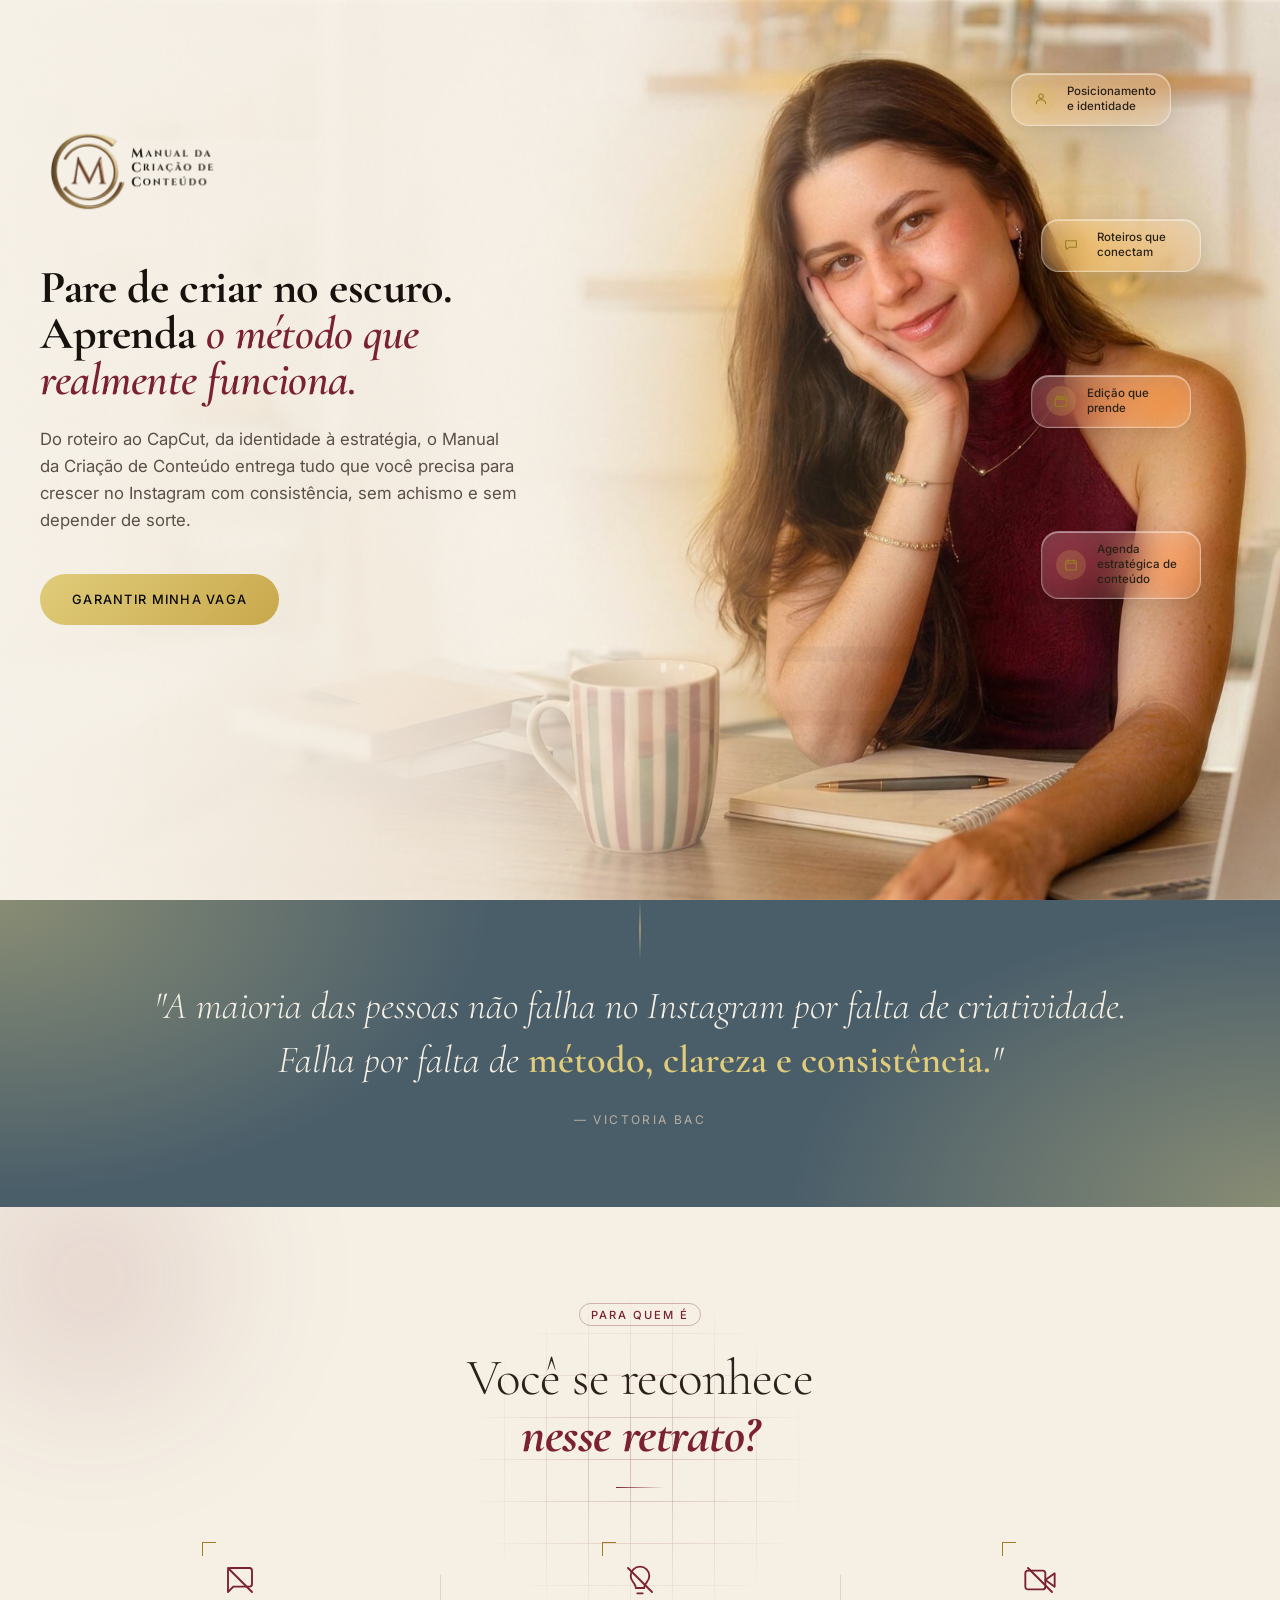
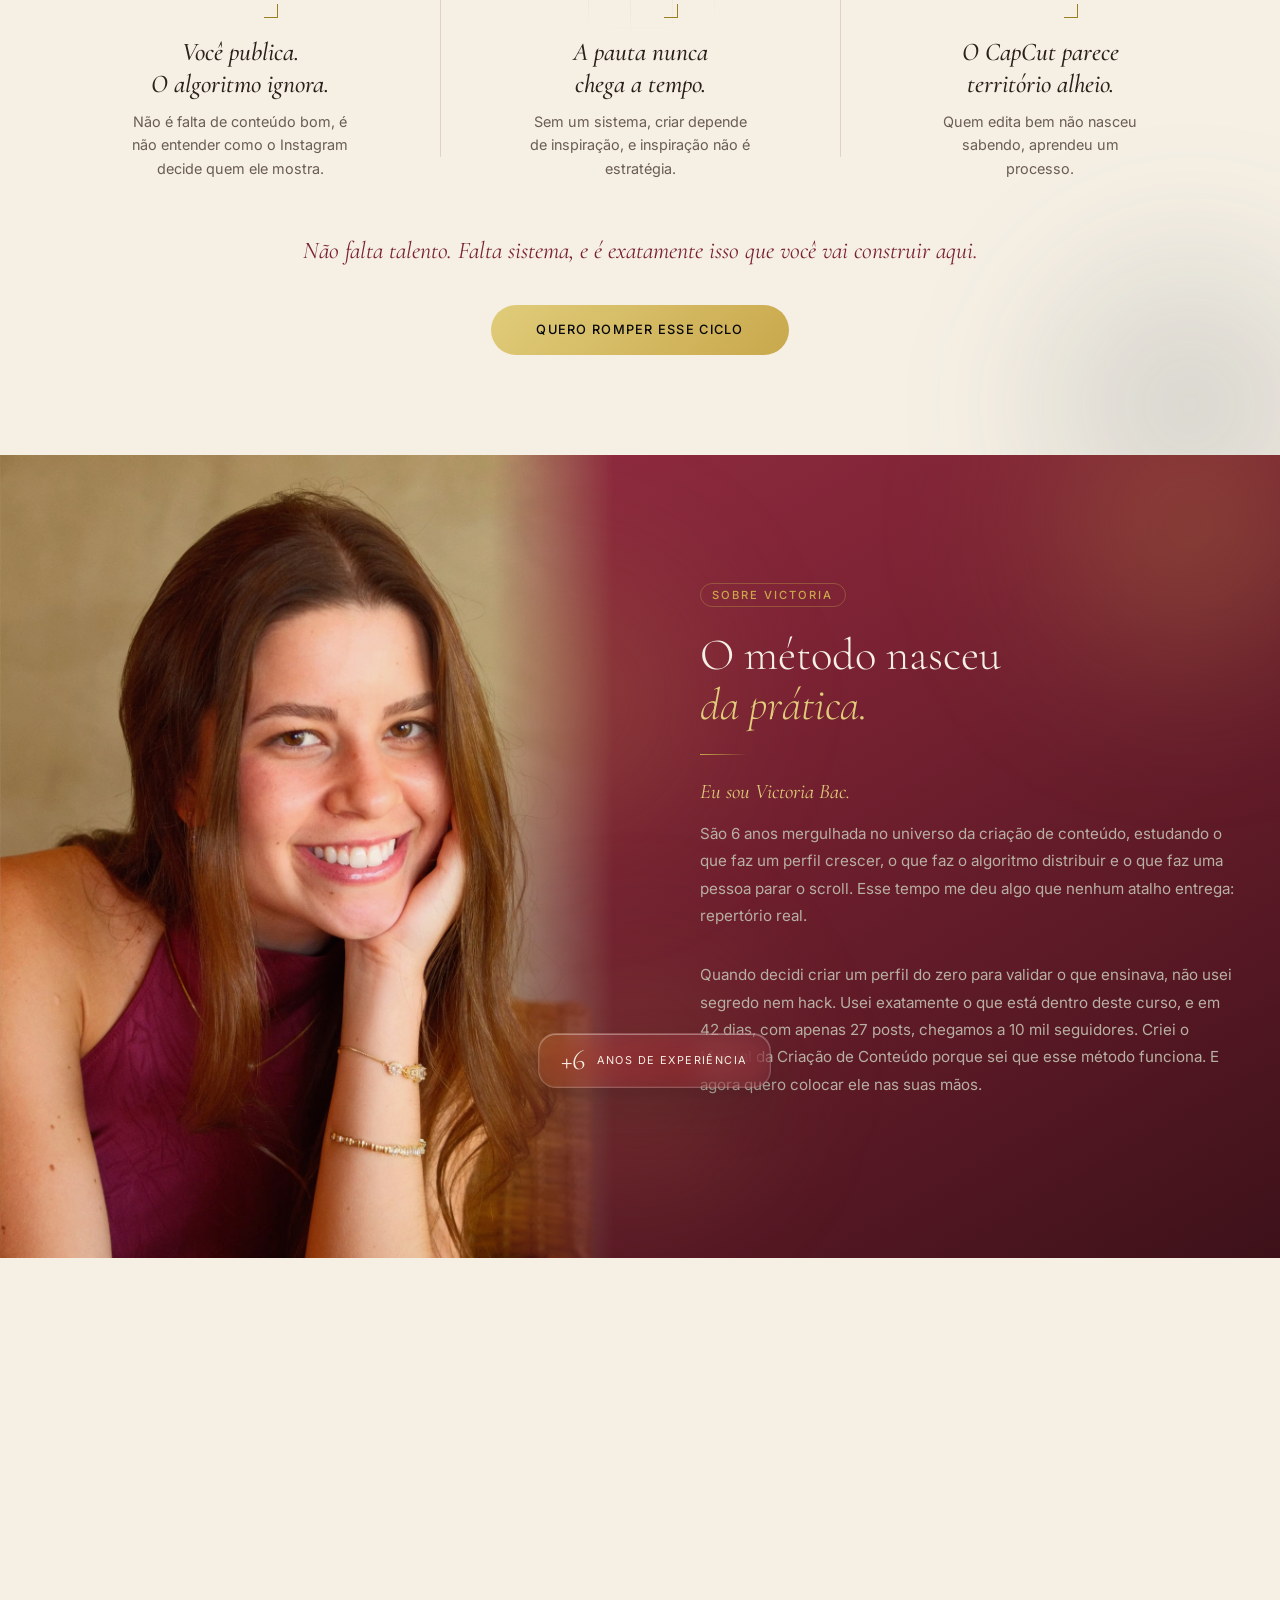
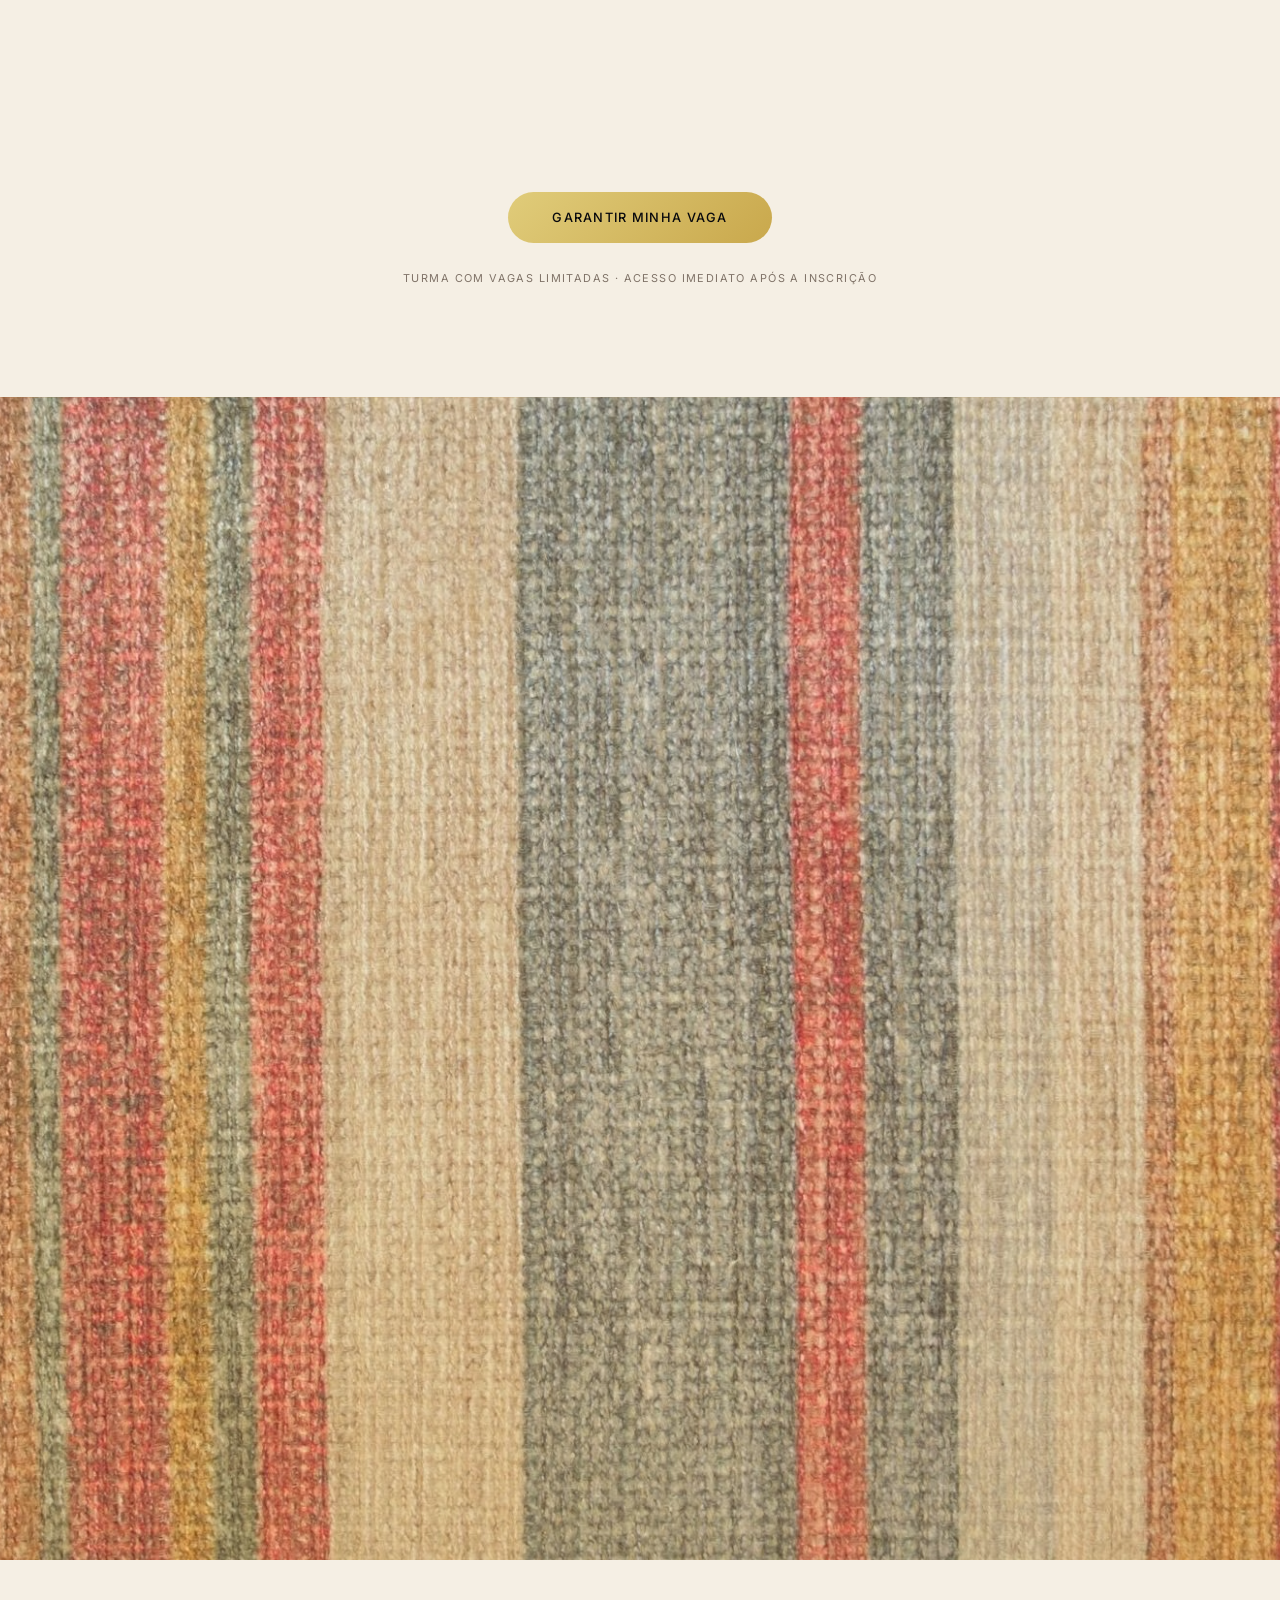
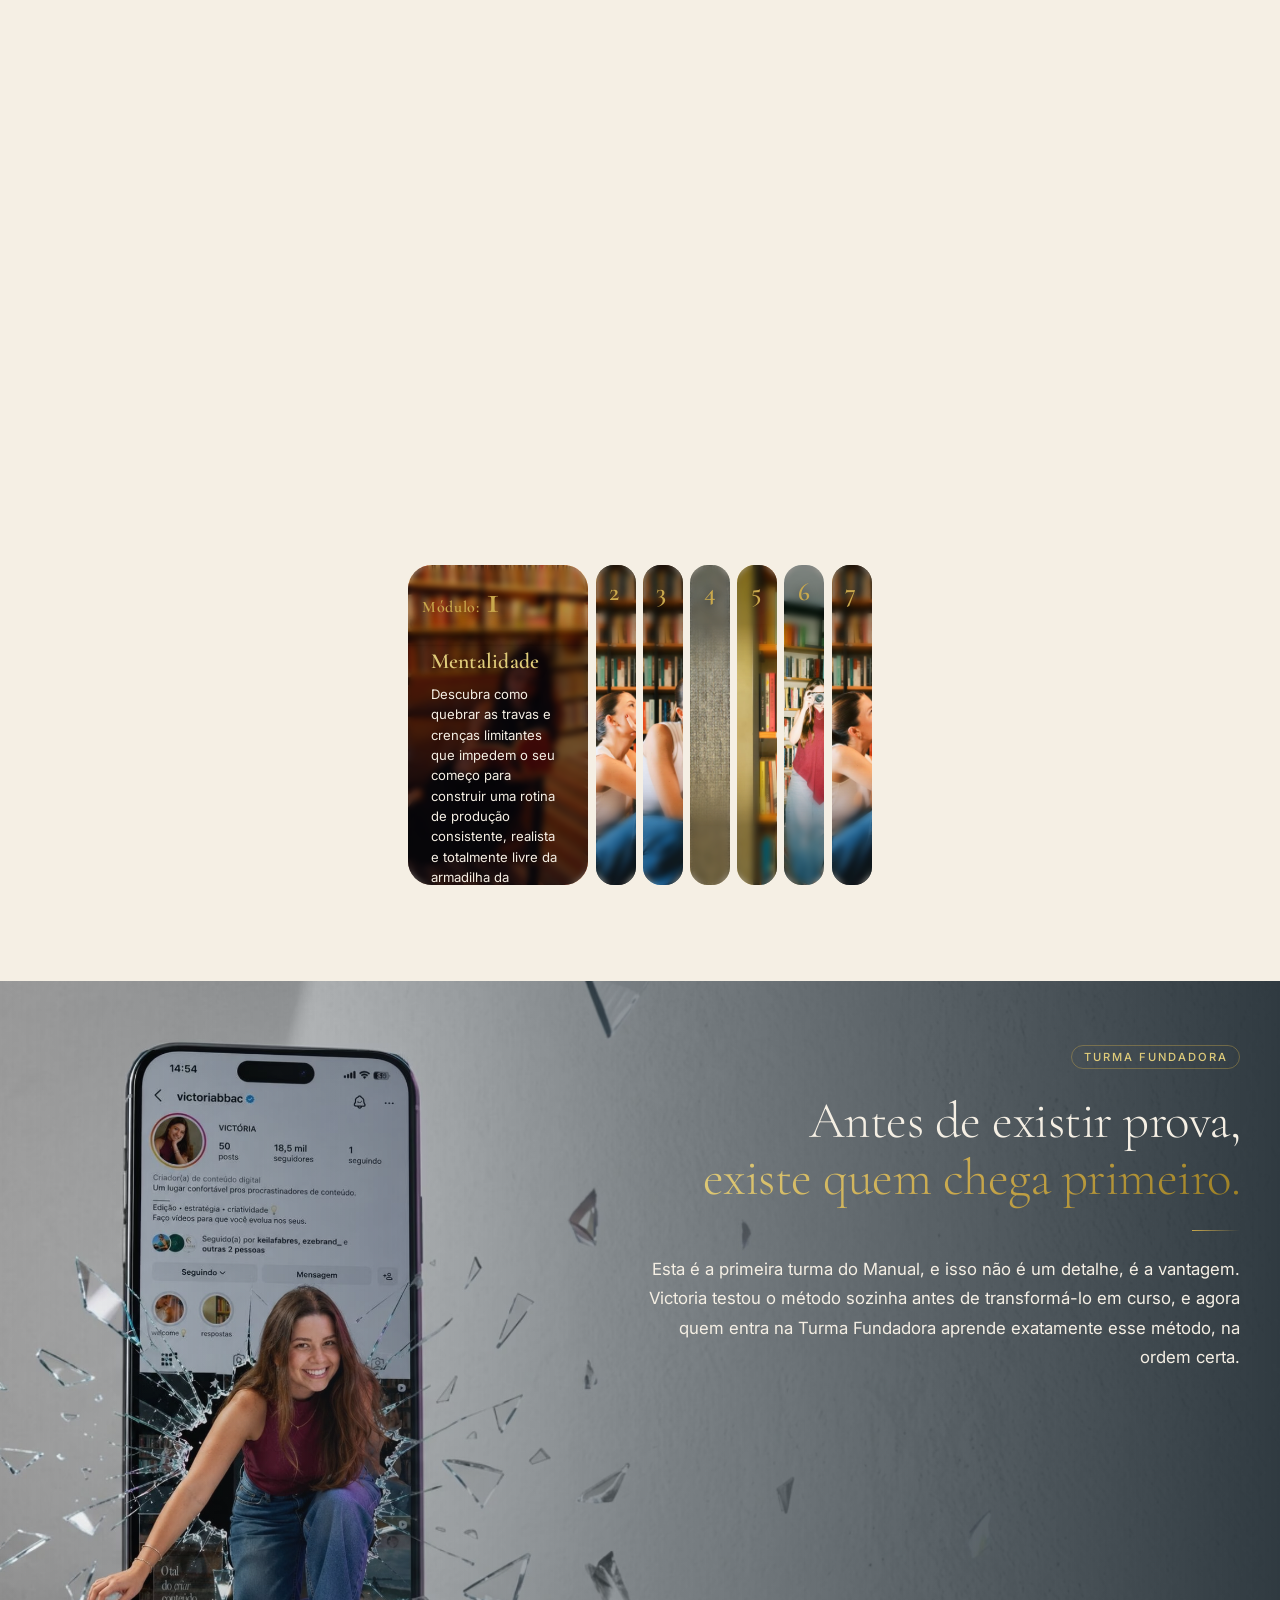
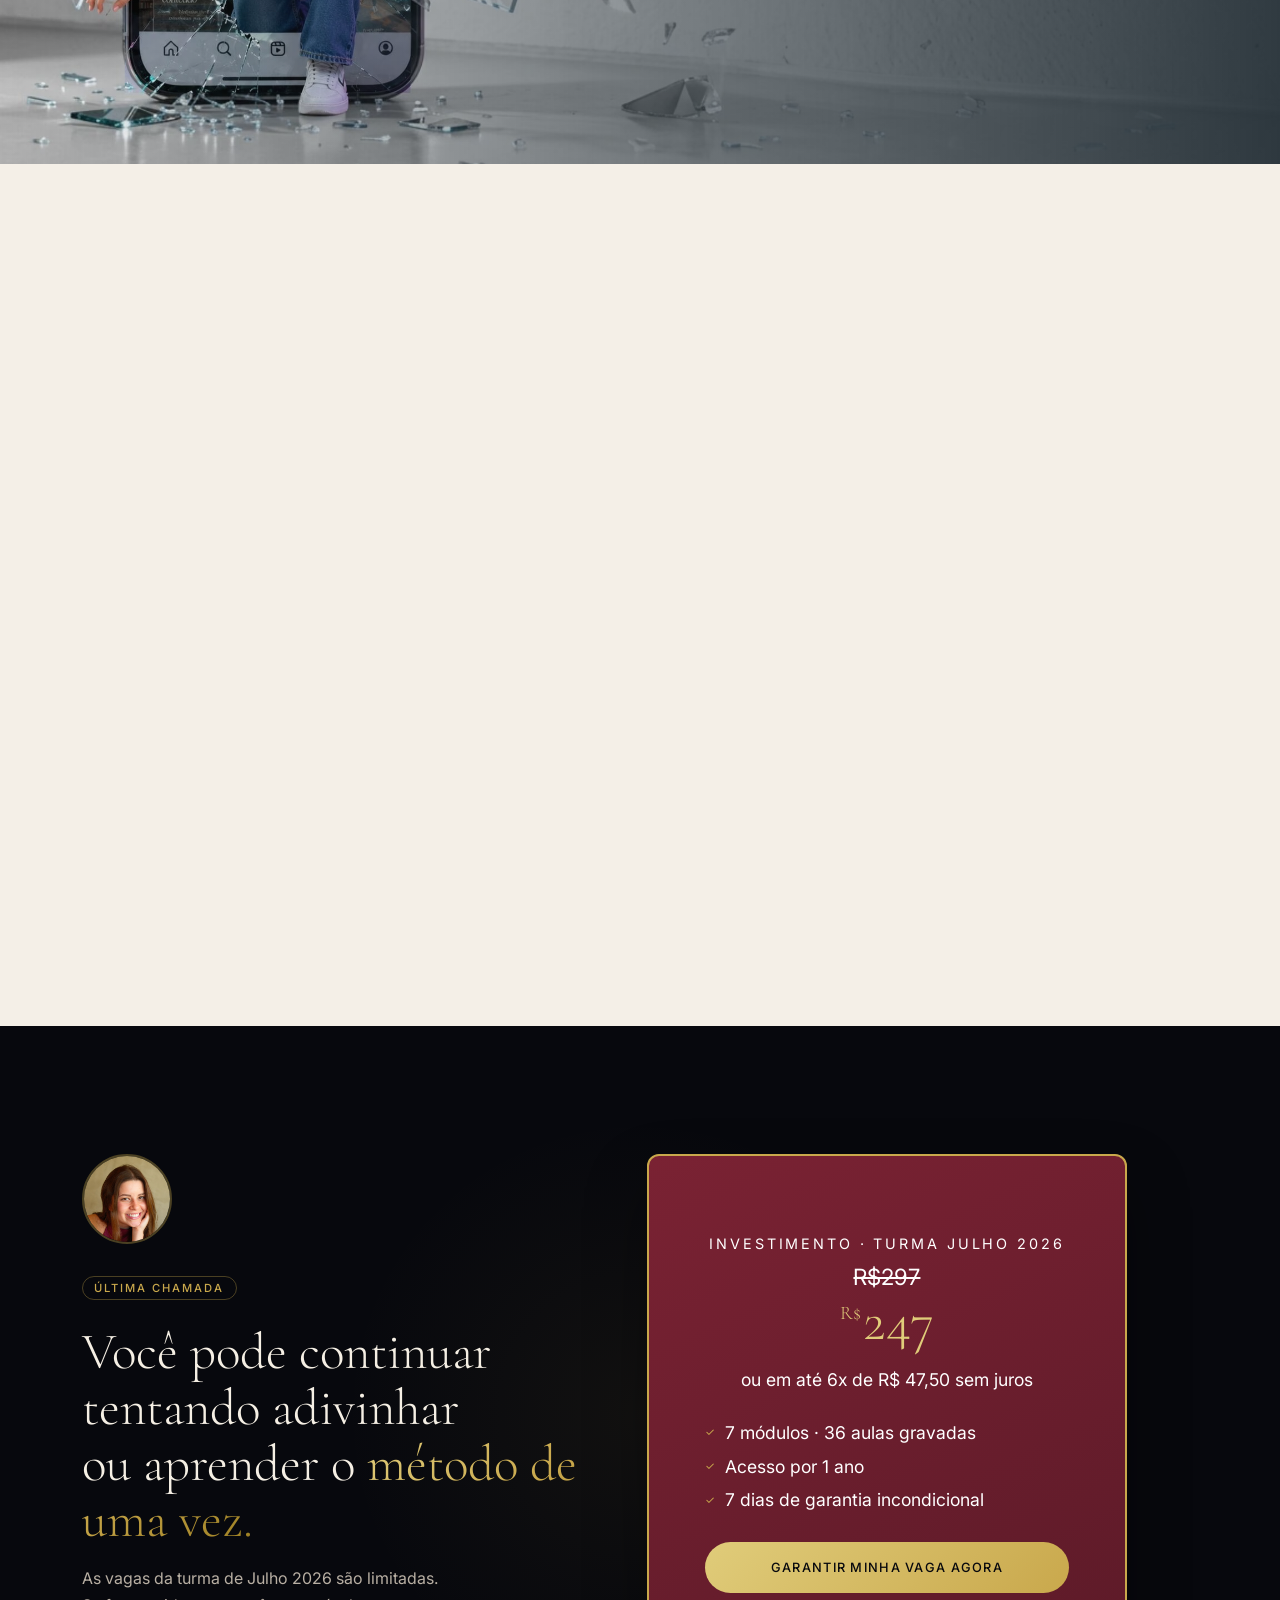
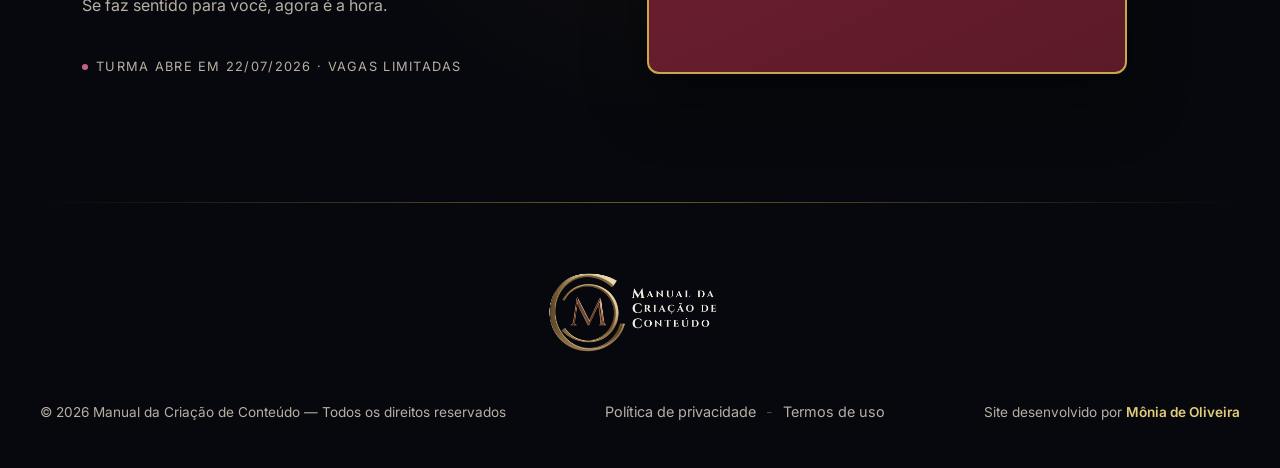
==== commit 5c7dfd55: "FAVICON" ====
--- a/index.html
+++ b/index.html
@@ -3,6 +3,7 @@
 <head>
   <meta charset="UTF-8" />
   <meta name="viewport" content="width=device-width, initial-scale=1.0" />
+  <link rel="icon" type="image/avif" href="assets/favicon.avif" />
   <meta name="description" content="O método completo para crescer no Instagram com estratégia — roteiro, edição no CapCut, algoritmo e consistência. 7 módulos. Turma Julho 2026." />
 
   <!-- SEO -->
--- a/css/sections.css
+++ b/css/sections.css
@@ -305,7 +305,7 @@
   -webkit-text-fill-color: currentColor;
   color: var(--bordeaux);
   font-style: italic;
-  font-weight: 500;
+  font-weight: 700;
 }
 
 #para-quem .gold-divider {
@@ -1445,7 +1445,7 @@
 }
 
 .price-installments {
-  font-size: 1.15rem;
+  font-size: 1.10rem;
   color: var(--white);
   margin-top: 1rem;
   margin-bottom: 2rem;
--- a/css/responsive.css
+++ b/css/responsive.css
@@ -102,6 +102,11 @@
   }
 
   /* CTA Final */
+  .cta-final-inner {
+    padding-left: 20px;
+    padding-right: 20px;
+  }
+
   .cta-final-grid {
     grid-template-columns: 1fr;
     gap: 3rem;
@@ -124,6 +129,7 @@
 
   .price-box {
     margin: 0 auto;
+    padding: 2.5rem 1.5rem;
   }
 
   .hero-actions {
@@ -281,10 +287,51 @@
 
   /* Turma Fundadora */
   #fundadora {
+    background: var(--slate);
+    overflow: hidden;
+  }
+
+  #fundadora .container.section-pad {
+    padding-bottom: 0;
+  }
+
+  #fundadora .section-header,
+  #fundadora .section-header.center {
+    text-align: left;
+    margin-left: 0;
+    margin-right: auto;
+  }
+
+  #fundadora .section-header p,
+  #fundadora .section-header.center p {
+    margin: 1rem 0 0 0;
+    text-align: left;
+  }
+
+  #fundadora .gold-divider.center {
+    margin: 1.5rem auto 1.5rem 0;
+  }
+
+  #fundadora .fundadora-quote {
+    text-align: left;
+    margin: 3.5rem 0 0 0;
+  }
+
+  #fundadora .fundadora-content::after {
+    content: "";
+    display: block;
+    margin: 3rem -20px 0;
+    aspect-ratio: 1620 / 1586;
     background:
-      linear-gradient(to bottom, rgba(38, 49, 56, 0.2) 0%, rgba(38, 49, 56, 0.85) 55%, rgba(38, 49, 56, 0.97) 100%),
-      url('../assets/bg-turma-fundadora-mobile.avif') center / cover no-repeat,
-      var(--slate);
+      linear-gradient(to bottom,
+        var(--slate) 0%,
+        rgba(38, 49, 56, 0.85) 4%,
+        rgba(38, 49, 56, 0.55) 9%,
+        rgba(38, 49, 56, 0.25) 16%,
+        rgba(38, 49, 56, 0) 26%
+      ),
+      url('../assets/bg-turma-fundadora-mobile.avif') center / cover no-repeat;
+    box-shadow: inset 0 18px 24px -12px rgba(0, 0, 0, 0.55);
   }
 
 }
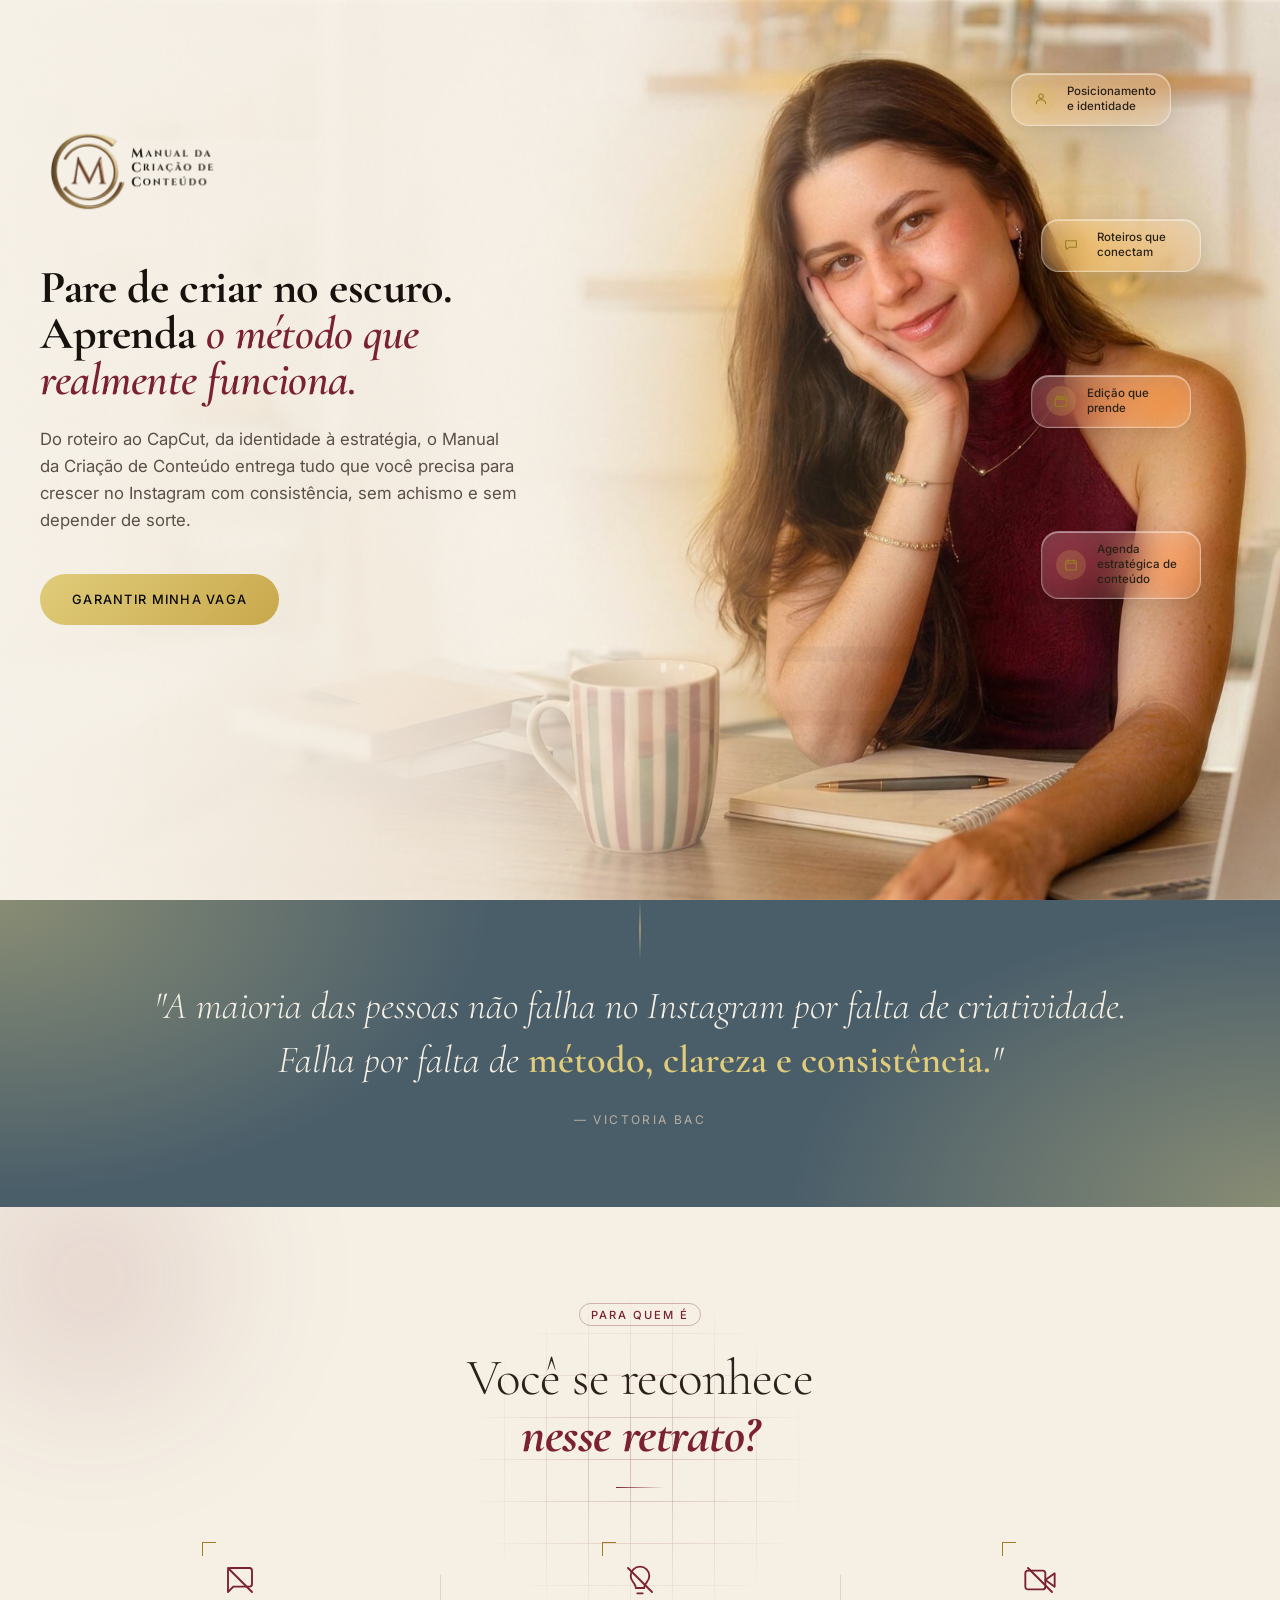
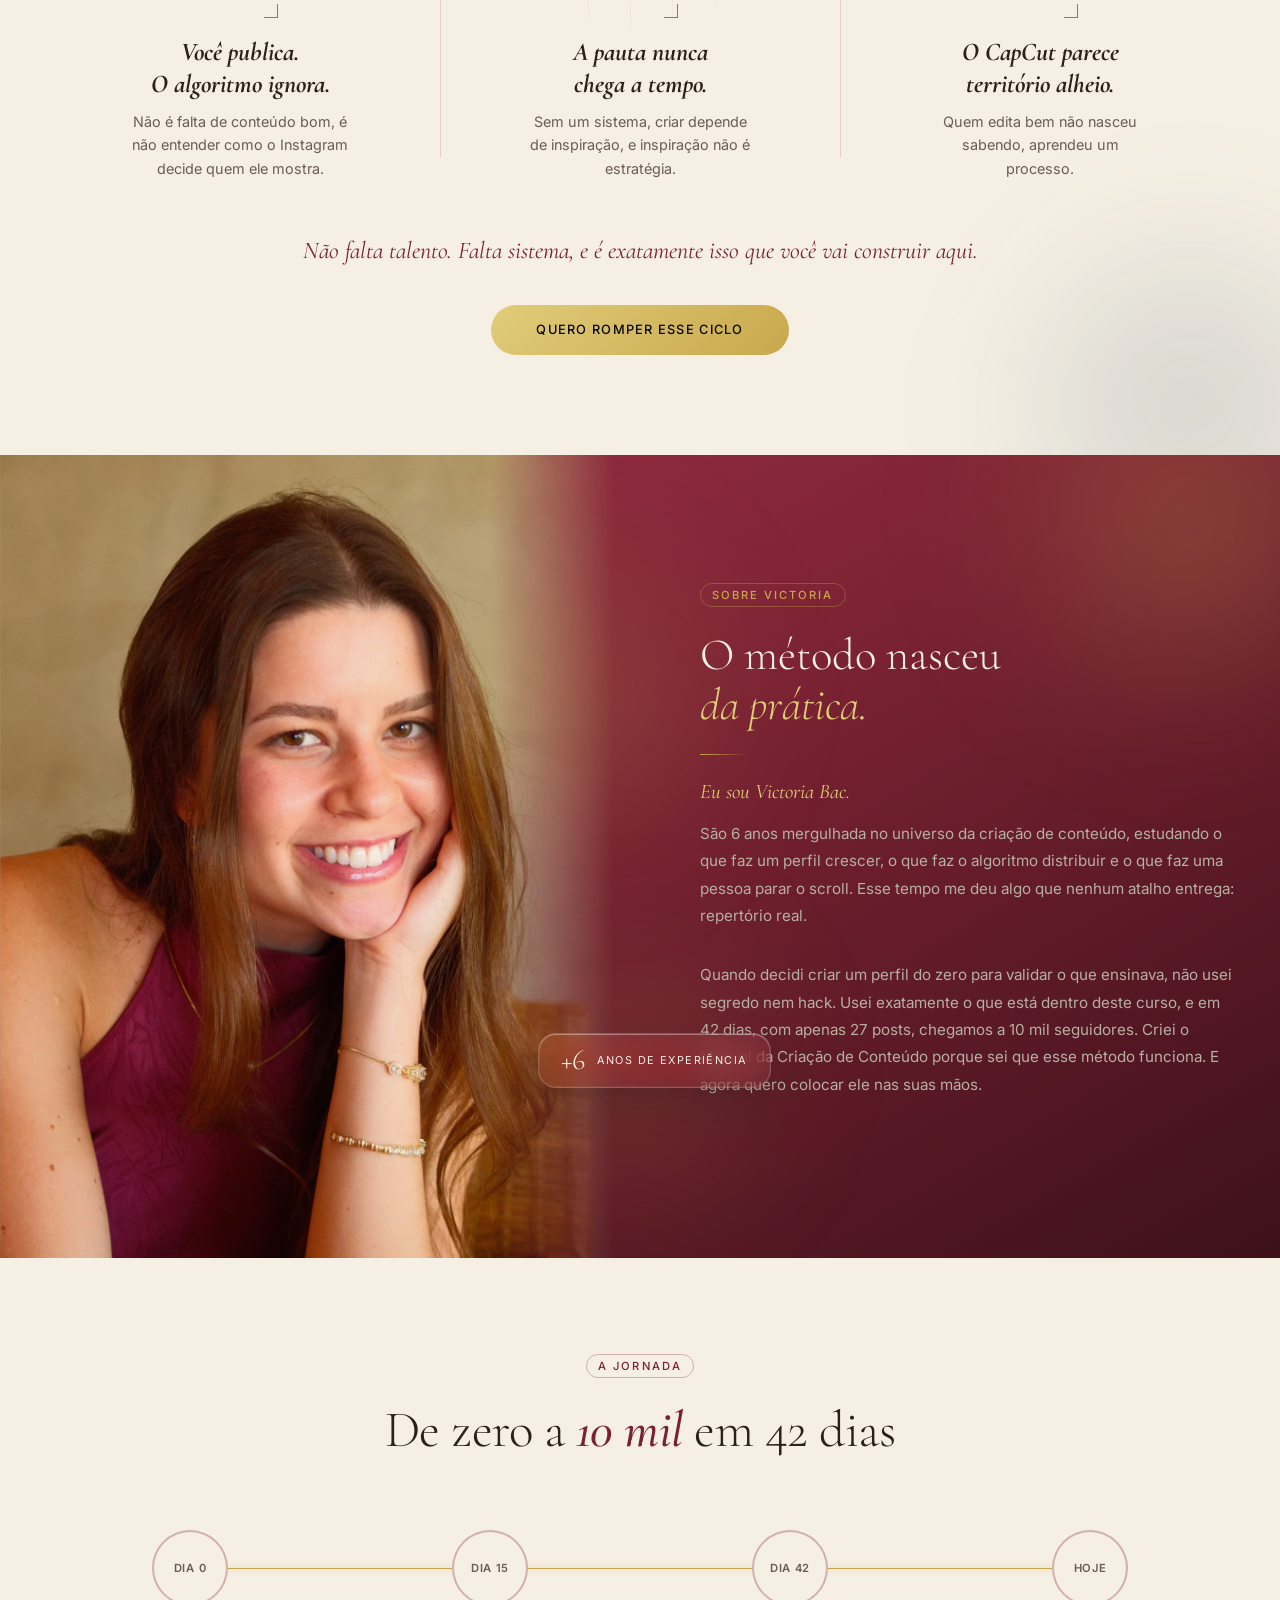
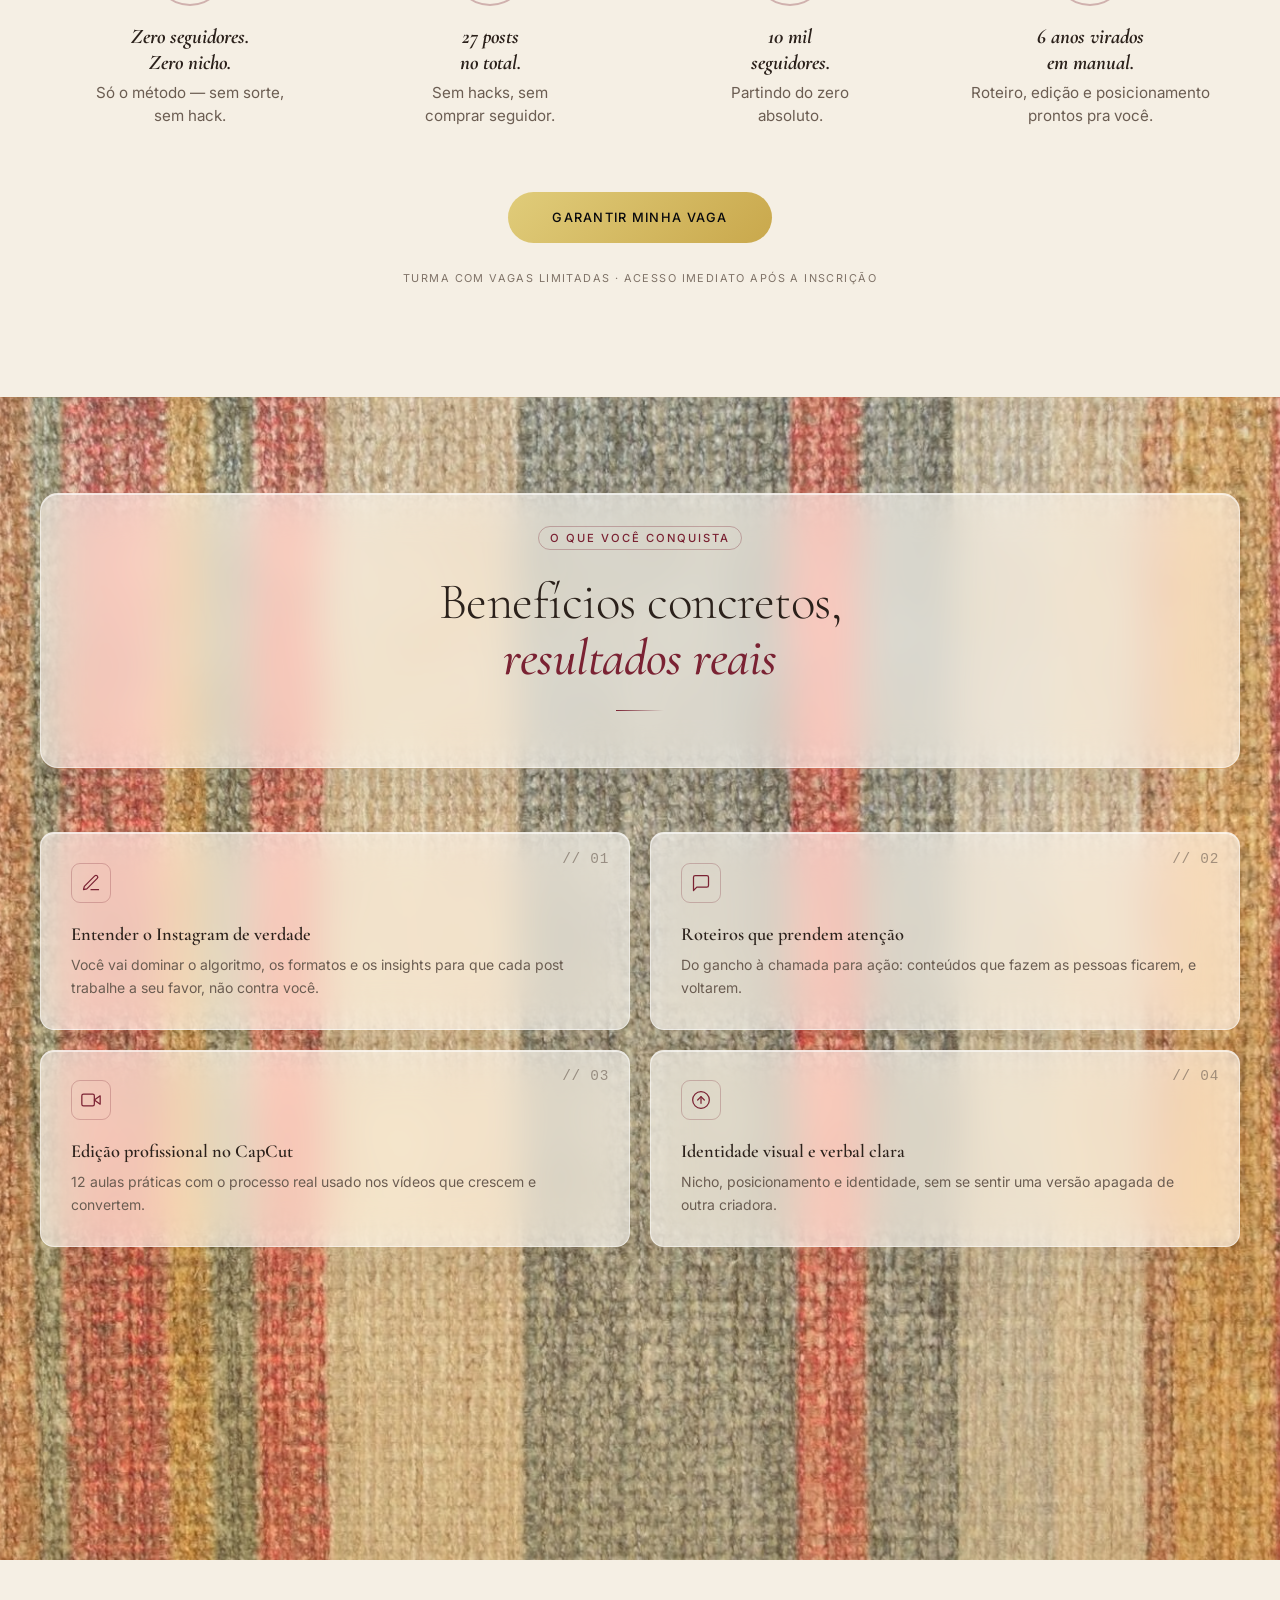
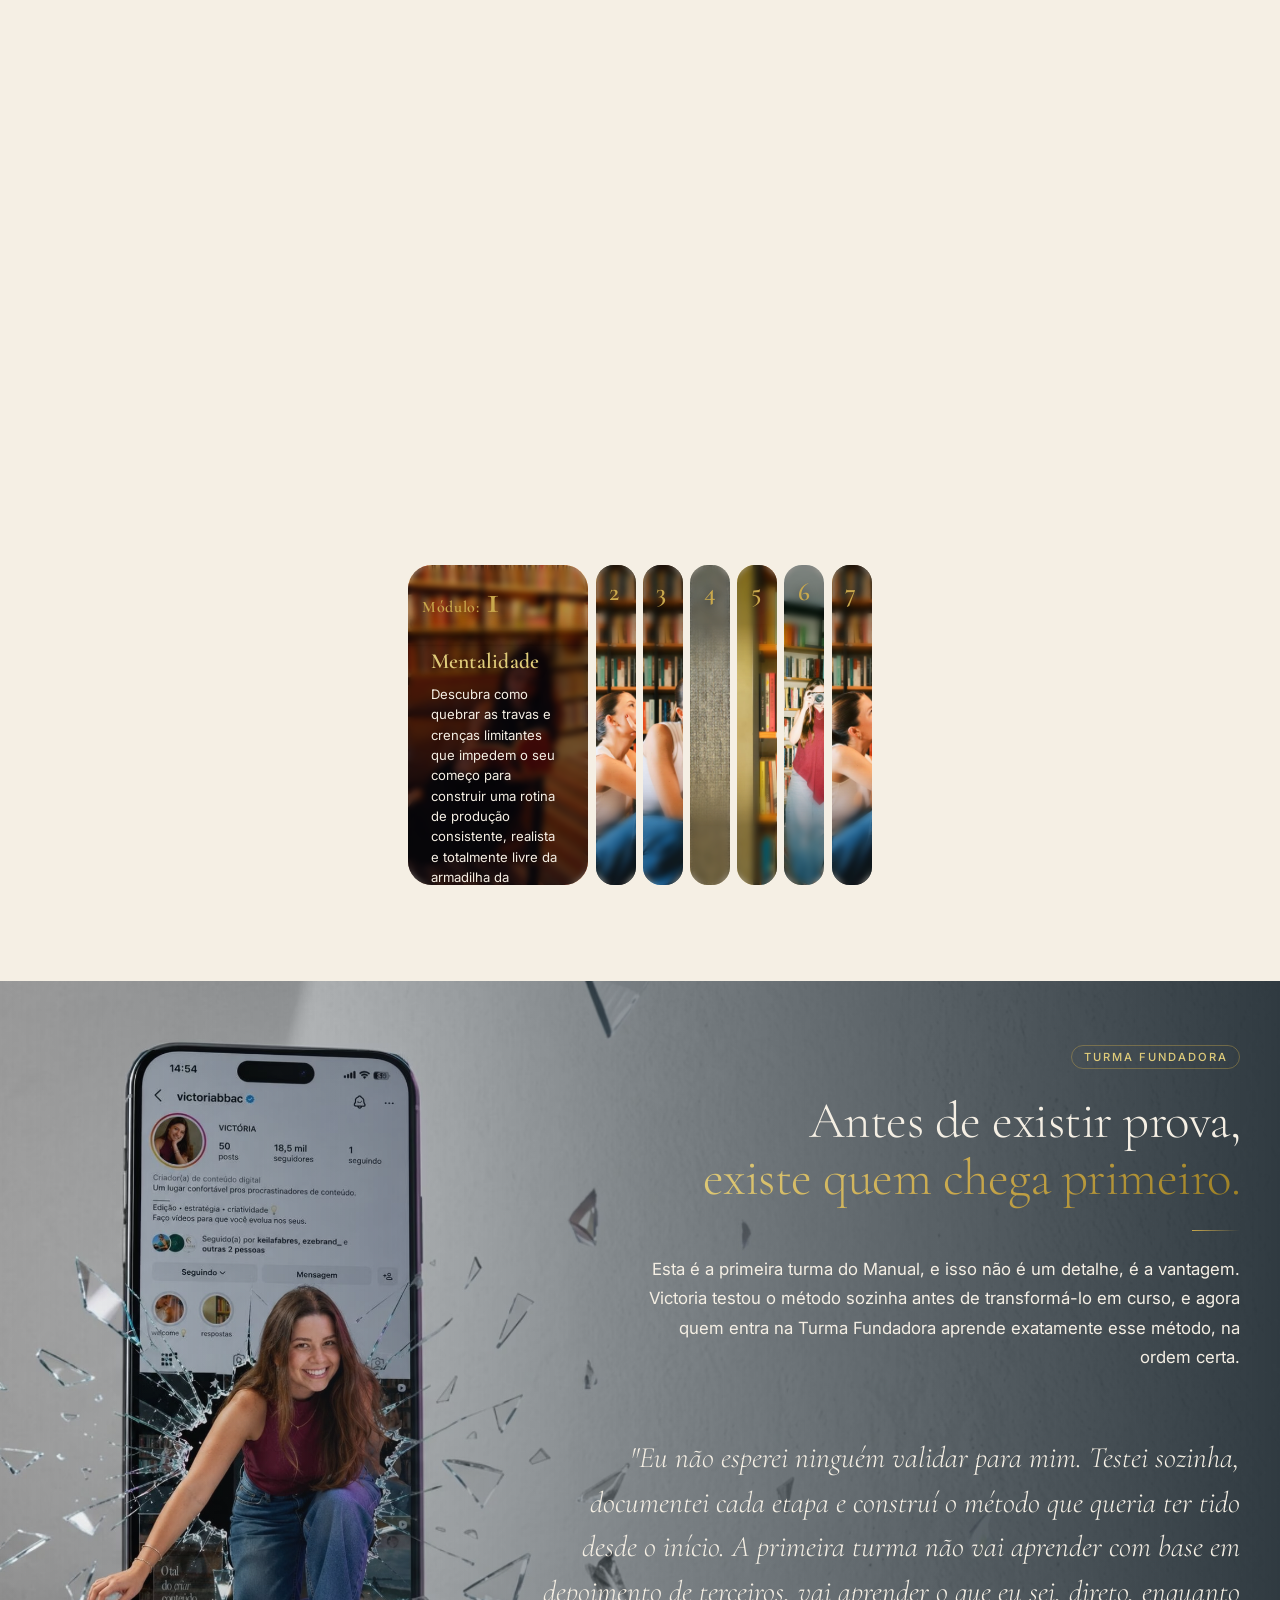
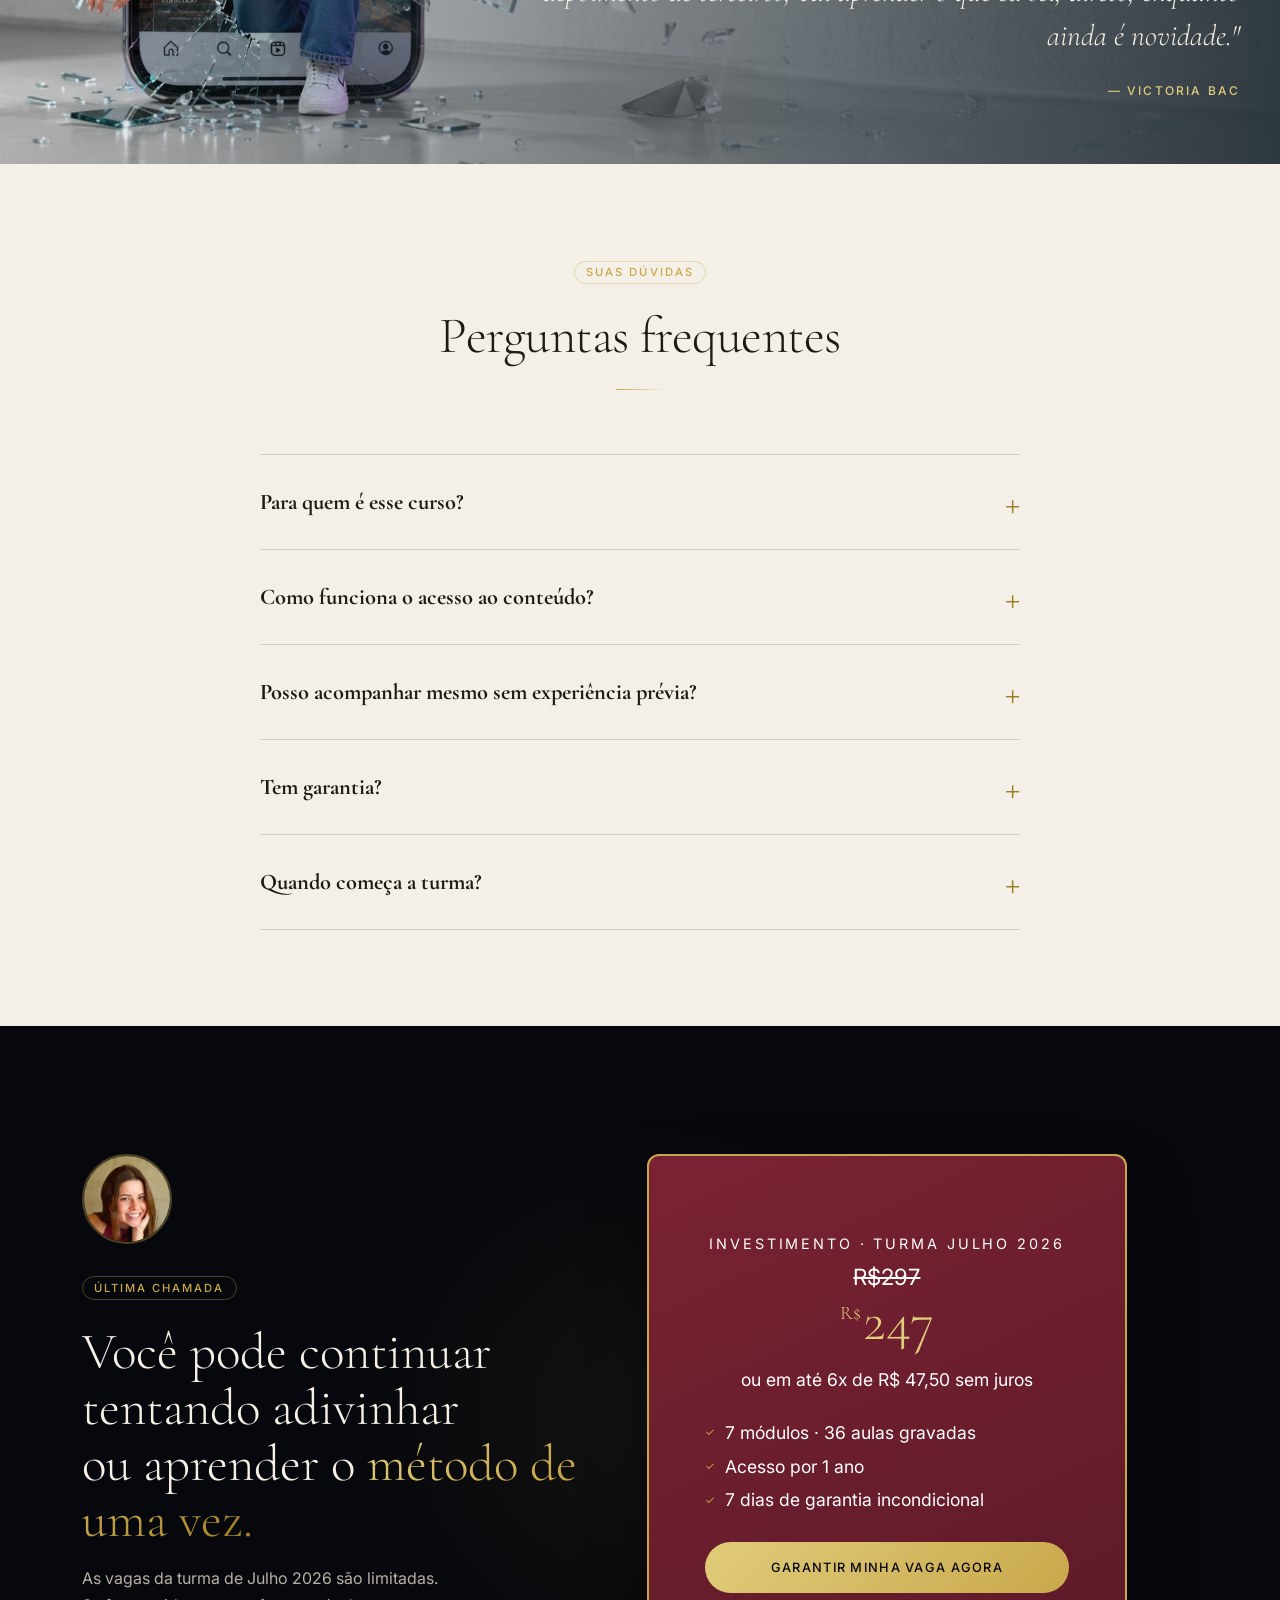
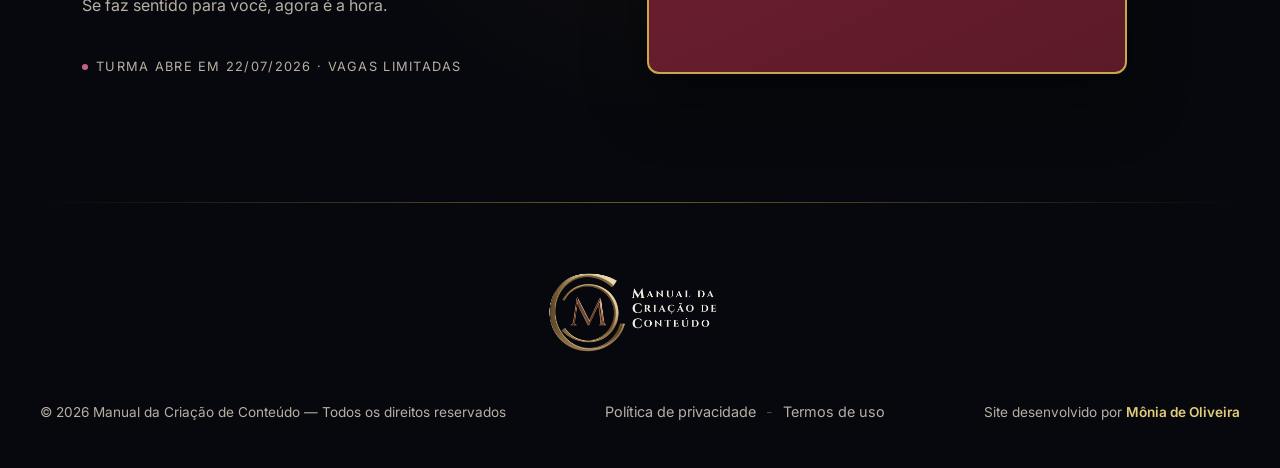
==== commit a08d6e0c: "Ajustes na seçao turma" ====
--- a/index.html
+++ b/index.html
@@ -270,7 +270,7 @@
 
       <div class="jornada-footer">
         <a href="#cta-final" class="jornada-btn-glow">Garantir minha vaga</a>
-        <p class="jornada-note">Turma com vagas limitadas · Acesso imediato após a inscrição</p>
+        <p class="jornada-note">Turma com vagas limitadas ·<br class="jornada-note-break" /> Acesso imediato após a inscrição</p>
       </div>
 
     </div>
--- a/css/sections.css
+++ b/css/sections.css
@@ -373,7 +373,7 @@
   font-family: var(--font-serif);
   font-size: 1.6rem;
   font-style: italic;
-  font-weight: 500;
+  font-weight: 700;
   line-height: 1.25;
   color: #2B211B;
   margin: 0 auto 0.65rem;
@@ -687,7 +687,7 @@
   margin-top: 1.1rem;
   font-family: var(--font-serif);
   font-style: italic;
-  font-weight: 500;
+  font-weight: 700;
   font-size: 1.3rem;
   line-height: 1.25;
   color: #2B211B;
@@ -741,6 +741,10 @@
 
 .jornada-btn-glow:hover::before {
   left: 100%;
+}
+
+.jornada-note-break {
+  display: none;
 }
 
 .jornada-note {
@@ -1258,7 +1262,7 @@
 details summary {
   font-family: var(--font-serif);
   font-size: 1.4rem;
-  font-weight: 500;
+  font-weight: 700;
   padding: 1.5rem 0;
   cursor: pointer;
   list-style: none;
--- a/css/responsive.css
+++ b/css/responsive.css
@@ -147,10 +147,10 @@
 
   .floating-card {
     position: static;
-    width: 170px;
-    max-width: 170px;
+    width: 210px;
+    max-width: 210px;
     padding: 0.55rem 0.75rem;
-    font-size: 0.7rem;
+    font-size: 0.85rem;
   }
 
   .card-1, .card-3 {
@@ -164,8 +164,8 @@
   }
 
   .card-4 {
-    width: 220px;
-    max-width: 220px;
+    width: 260px;
+    max-width: 260px;
   }
 
   /* Sections */
@@ -225,6 +225,15 @@
     grid-column: span 1;
   }
 
+  .benefit-item h3 {
+    font-size: 1.3rem;
+  }
+
+  .benefit-item p {
+    font-size: 1rem;
+    line-height: 1.6;
+  }
+
   .testimonials-track {
     grid-template-columns: 1fr;
   }
@@ -315,6 +324,7 @@
   #fundadora .fundadora-quote {
     text-align: left;
     margin: 3.5rem 0 0 0;
+    font-size: 1.5rem;
   }
 
   #fundadora .fundadora-content::after {
@@ -325,13 +335,11 @@
     background:
       linear-gradient(to bottom,
         var(--slate) 0%,
-        rgba(38, 49, 56, 0.85) 4%,
-        rgba(38, 49, 56, 0.55) 9%,
-        rgba(38, 49, 56, 0.25) 16%,
-        rgba(38, 49, 56, 0) 26%
+        rgba(90, 82, 70, 0.7) 10%,
+        rgba(90, 82, 70, 0.35) 20%,
+        rgba(90, 82, 70, 0) 32%
       ),
       url('../assets/bg-turma-fundadora-mobile.avif') center / cover no-repeat;
-    box-shadow: inset 0 18px 24px -12px rgba(0, 0, 0, 0.55);
   }
 
 }
@@ -501,6 +509,22 @@
     height: 420px;
   }
 
+  /* O que você conquista */
+  #beneficios {
+    background: #EFE6D8;
+  }
+
+  .beneficios-deco {
+    background-image: url('../assets/bg-la-mobile.avif');
+    background-size: cover;
+    background-position: center;
+    background-repeat: no-repeat;
+  }
+
+  .benefit-item {
+    background: #EFE6D8;
+  }
+
   /* Módulos */
   .modulos-options {
     flex-direction: column;
@@ -508,6 +532,23 @@
     gap: 0.55rem;
   }
 
+  .modulo-option-num {
+    font-size: 2rem;
+  }
+
+  .modulo-option.active .modulo-option-num {
+    font-size: 2.9rem;
+  }
+
+  .modulo-option-main {
+    font-size: 1.55rem;
+  }
+
+  .modulo-option-sub {
+    font-size: 0.95rem;
+    line-height: 1.6;
+  }
+
   .modulo-option {
     flex-basis: auto;
     width: 100%;
@@ -519,7 +560,11 @@
     flex-basis: auto;
     aspect-ratio: auto;
     width: 100%;
-    height: 220px;
+    height: 290px;
+  }
+
+  .modulo-option.active .modulo-option-label {
+    bottom: 1.9rem;
   }
 
   .modulo-option-shadow {
@@ -529,6 +574,20 @@
 
   .modulo-option.active .modulo-option-shadow {
     height: 100%;
+  }
+
+  /* Jornada — títulos abaixo das bolinhas em uma linha só */
+  .jornada-node-title {
+    white-space: nowrap;
+    font-size: 1.2rem;
+  }
+
+  .jornada-node-title br {
+    display: none;
+  }
+
+  .jornada-note-break {
+    display: inline;
   }
 
   .footer-inner {
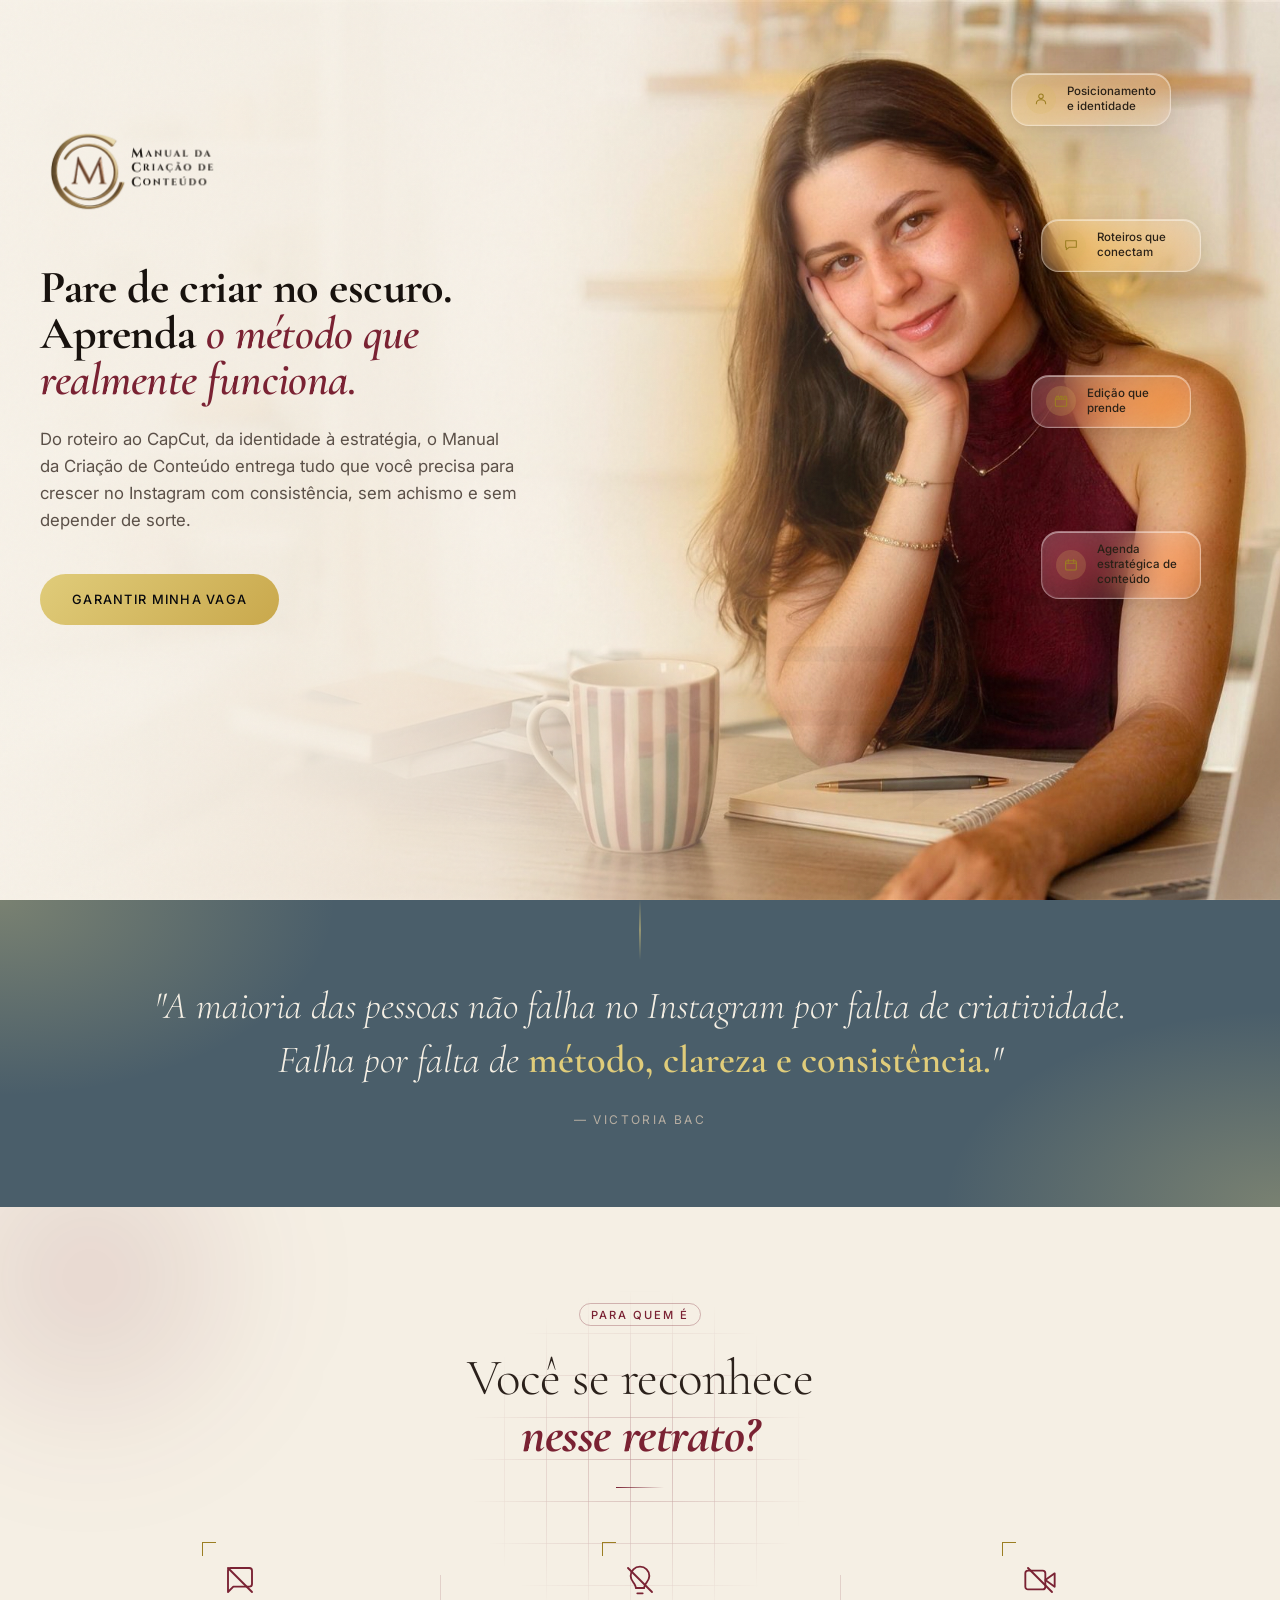
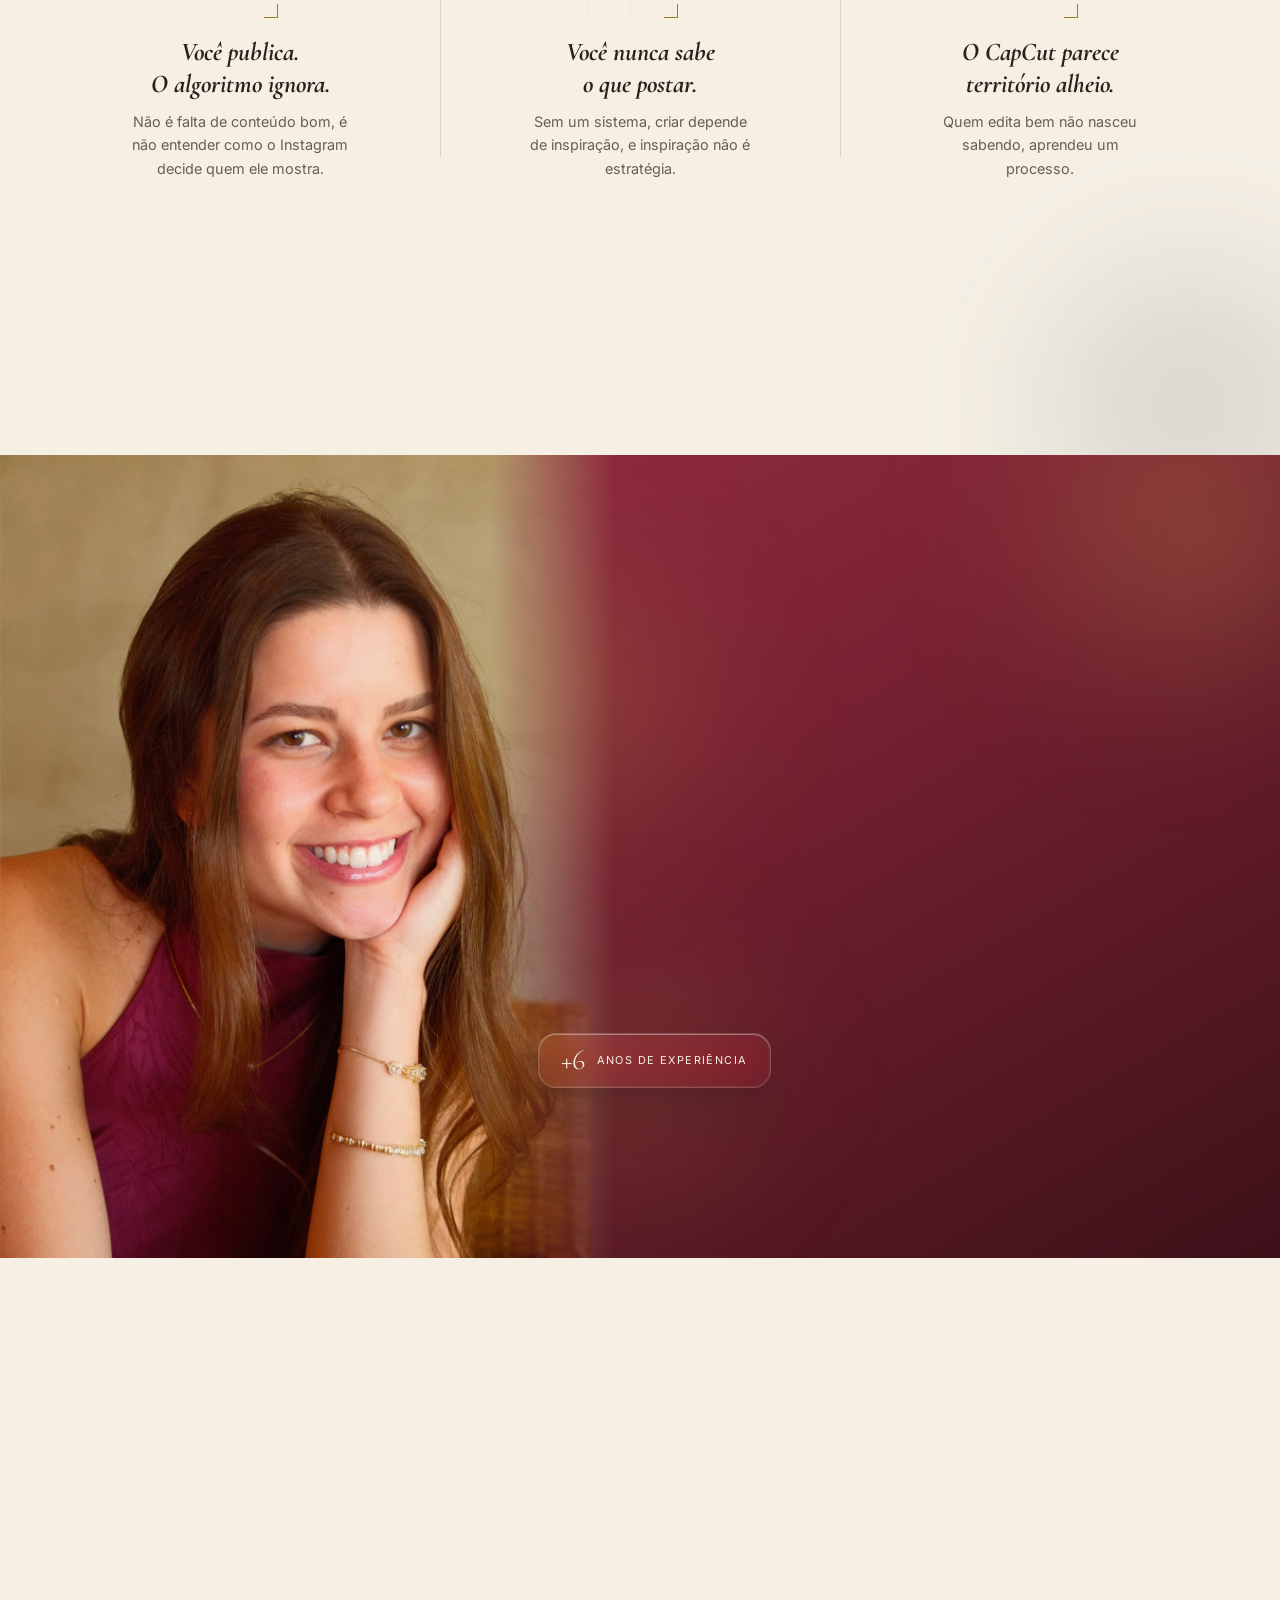
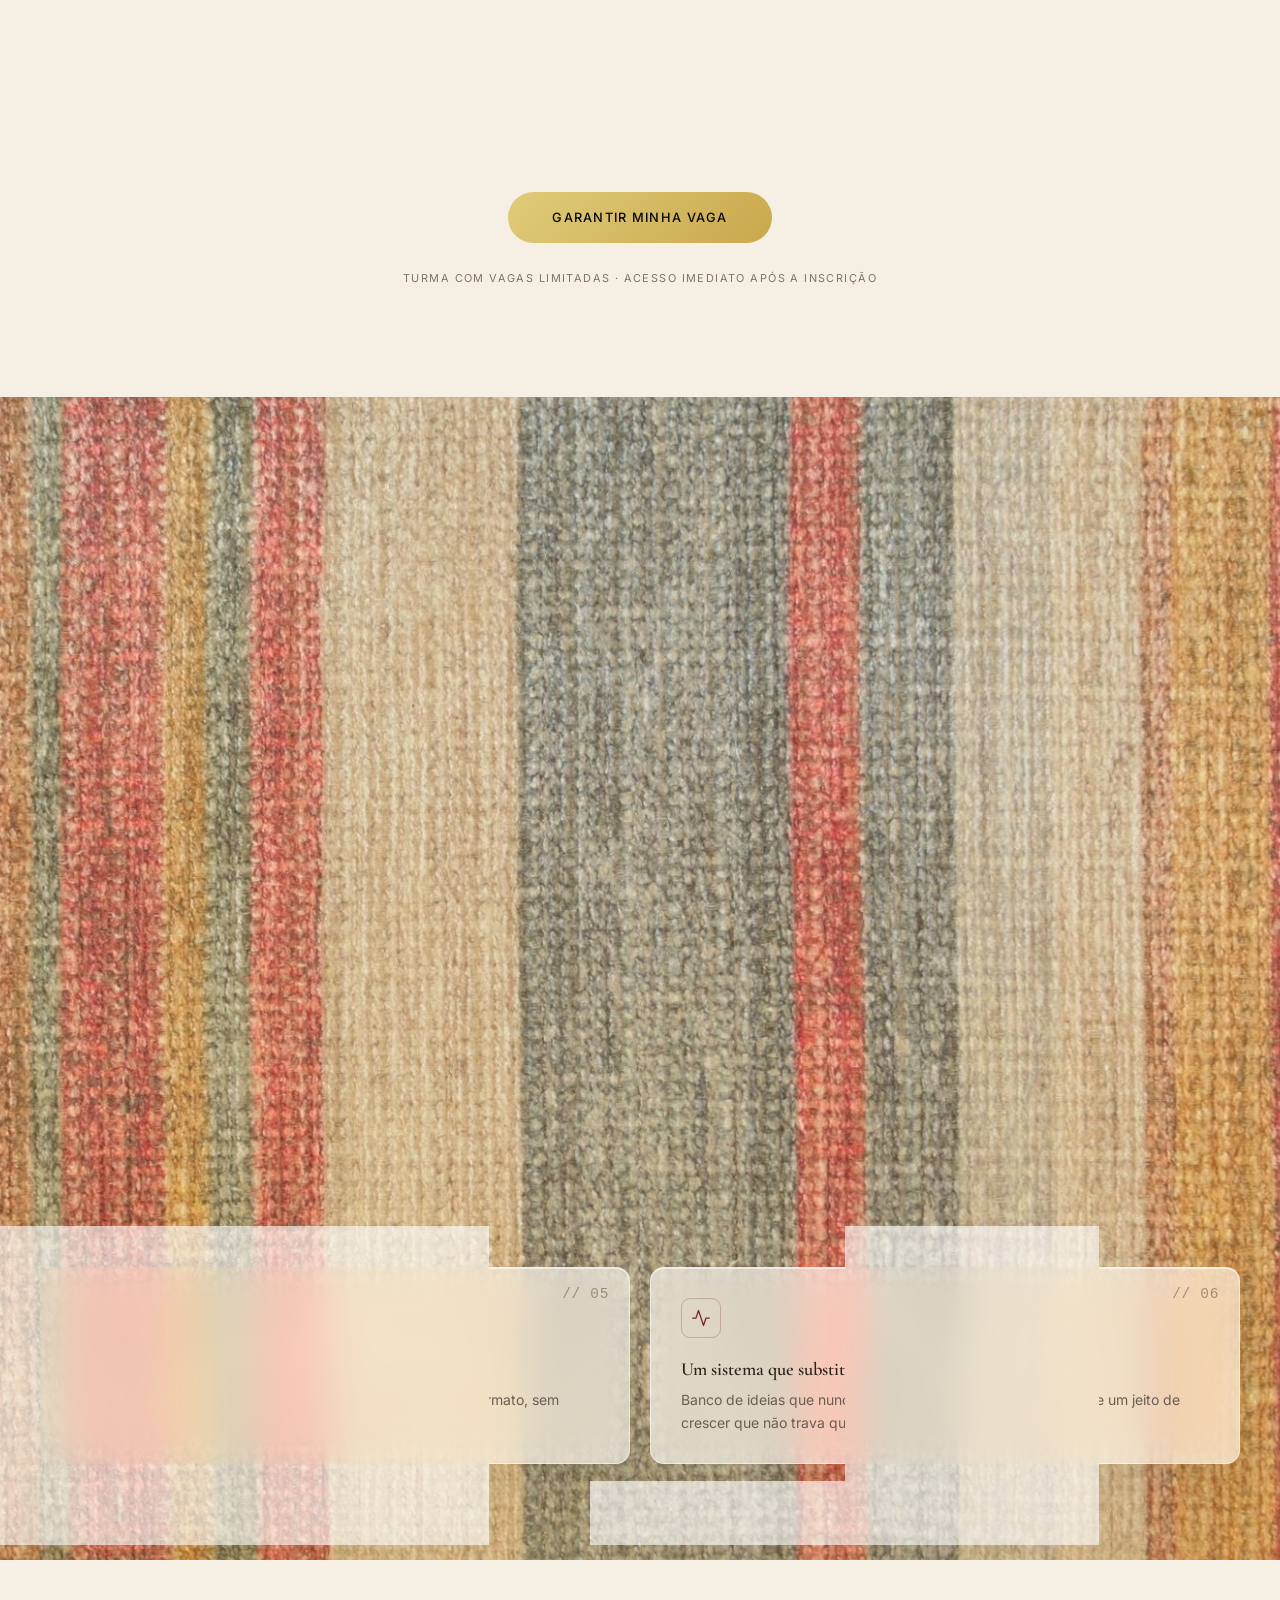
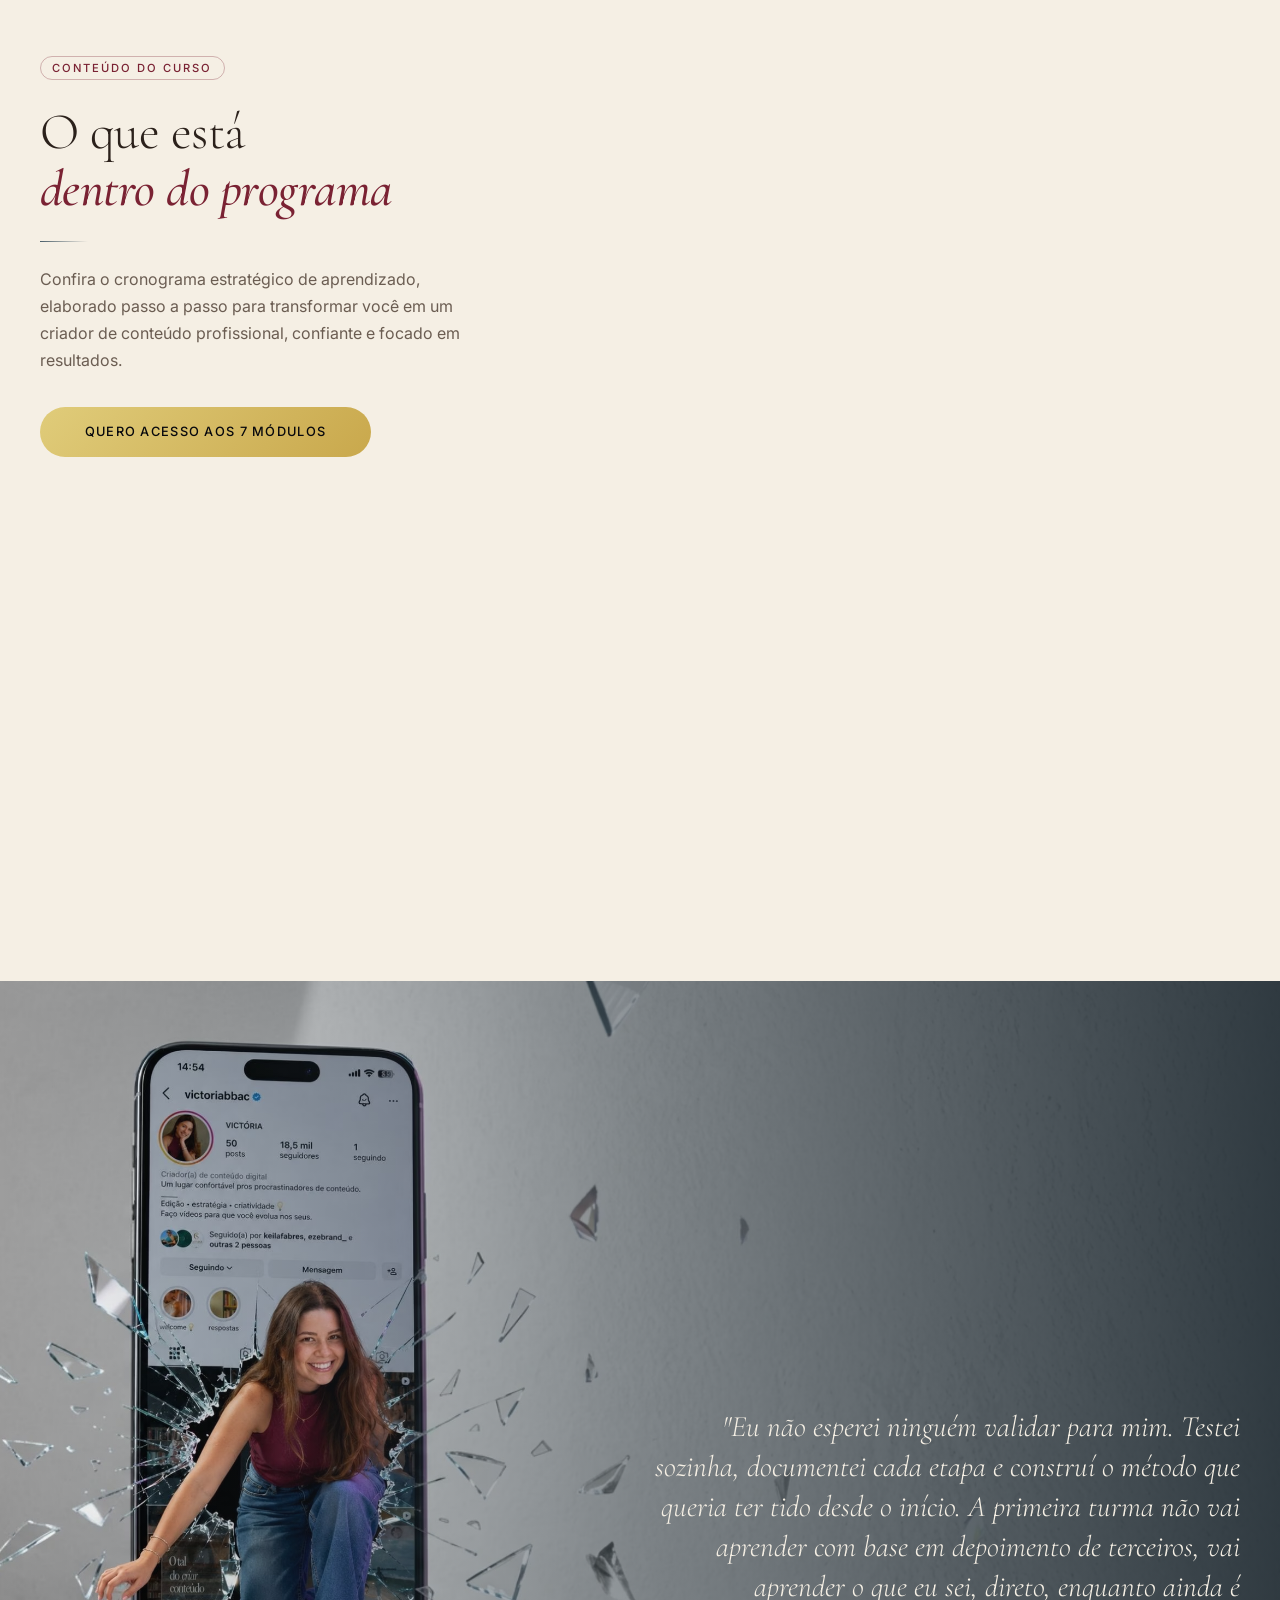
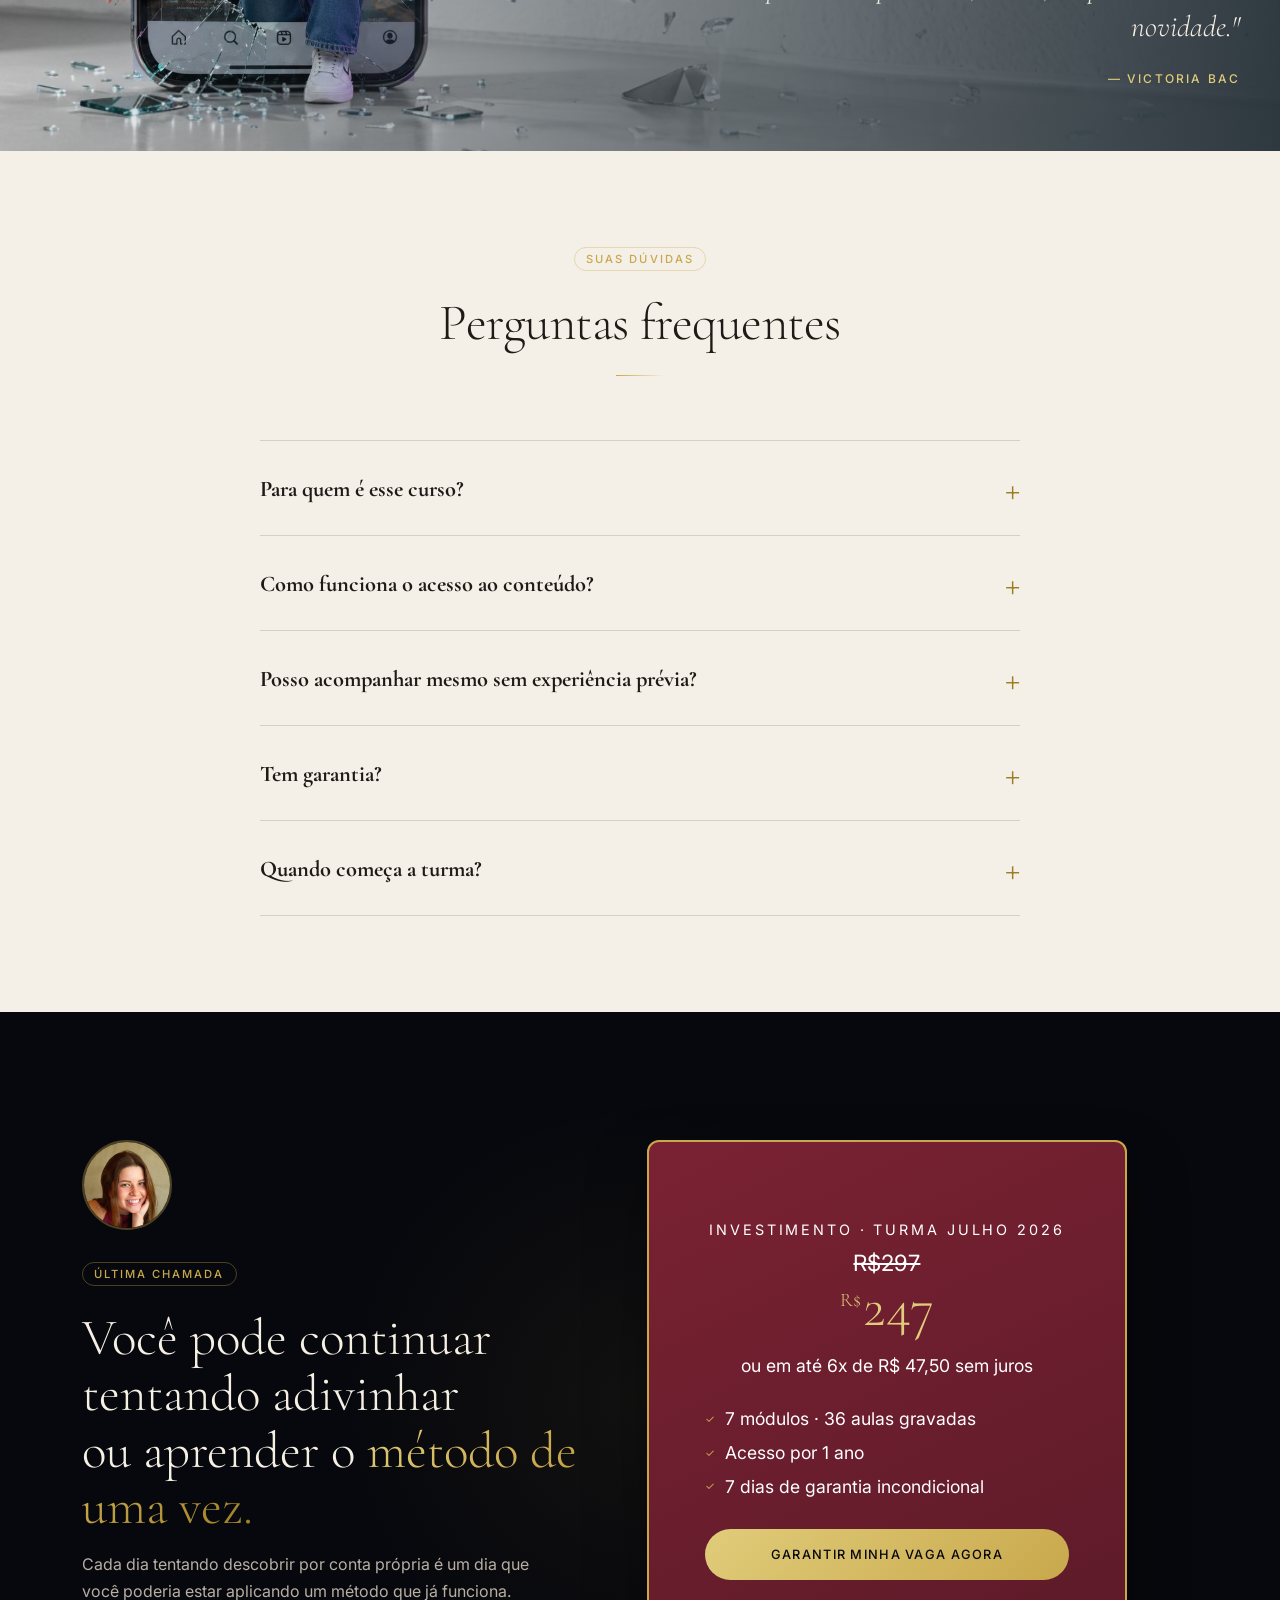
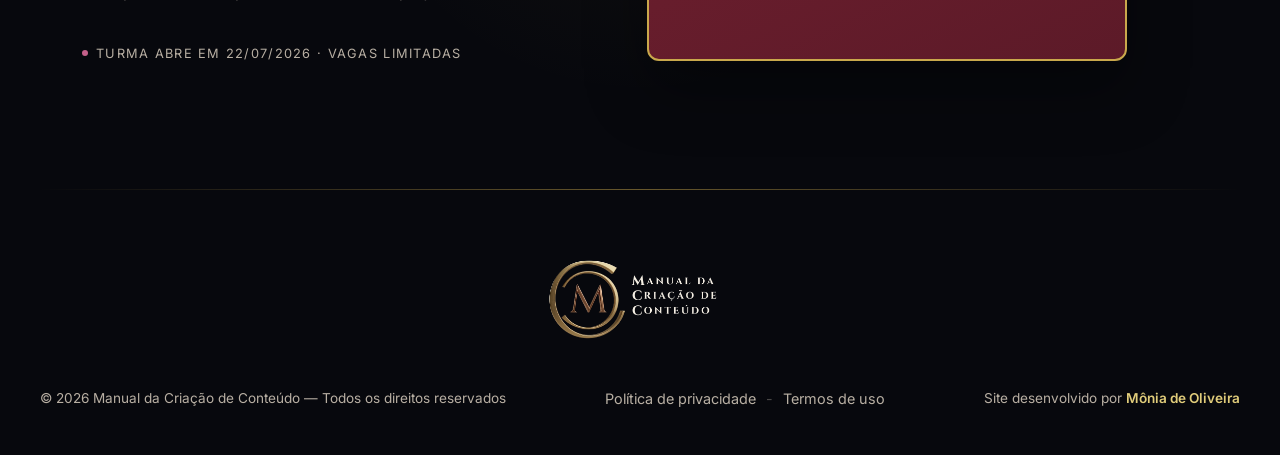
==== commit 63db80b4: "troca de imagem seção fundadora -imagens tablet e mobile" ====
--- a/index.html
+++ b/index.html
@@ -164,7 +164,7 @@
               <line x1="3" y1="3" x2="21" y2="21"/>
             </svg>
           </div>
-          <h3>A pauta nunca<br />chega a tempo.</h3>
+          <h3>Você nunca sabe<br />o que postar.</h3>
           <p>Sem um sistema, criar depende de inspiração, e inspiração não é estratégia.</p>
         </article>
         <article class="pain-card reveal reveal-delay-3">
@@ -299,8 +299,8 @@
               <path d="M12 20h9"/><path d="M16.5 3.5a2.12 2.12 0 0 1 3 3L7 19l-4 1 1-4Z"/>
             </svg>
           </div>
-          <h3>Entender o Instagram de verdade</h3>
-          <p>Você vai dominar o algoritmo, os formatos e os insights para que cada post trabalhe a seu favor, não contra você.</p>
+          <h3>Consistência que não depende de motivação</h3>
+          <p>Um jeito de criar que funciona mesmo nos dias ruins, sem perfeccionismo, sem comparação, sem esperar o momento ideal pra começar.</p>
         </div>
 
         <div class="benefit-item reveal reveal-delay-2">
@@ -310,8 +310,8 @@
               <path d="M21 15a2 2 0 0 1-2 2H7l-4 4V5a2 2 0 0 1 2-2h14a2 2 0 0 1 2 2z"/>
             </svg>
           </div>
-          <h3>Roteiros que prendem atenção</h3>
-          <p>Do gancho à chamada para ação: conteúdos que fazem as pessoas ficarem, e voltarem.</p>
+          <h3>Decisões baseadas em dado, não em achismo</h3>
+          <p>Você aprende a ler os números certos do seu perfil pra saber o que repetir, o que abandonar e onde vale investir energia.</p>
         </div>
 
         <div class="benefit-item reveal reveal-delay-1">
@@ -321,8 +321,8 @@
               <polygon points="23 7 16 12 23 17 23 7"/><rect x="1" y="5" width="15" height="14" rx="2" ry="2"/>
             </svg>
           </div>
-          <h3>Edição profissional no CapCut</h3>
-          <p>12 aulas práticas com o processo real usado nos vídeos que crescem e convertem.</p>
+          <h3>Edição com cara de profissional, no seu ritmo</h3>
+          <p>Um fluxo de edição rápido e replicável, sem precisar de outros aplicativos nem depender de IA pra parecer autêntica.</p>
         </div>
 
         <div class="benefit-item reveal reveal-delay-2">
@@ -332,8 +332,8 @@
               <circle cx="12" cy="12" r="10"/><path d="m16 12-4-4-4 4"/><path d="M12 16V8"/>
             </svg>
           </div>
-          <h3>Identidade visual e verbal clara</h3>
-          <p>Nicho, posicionamento e identidade, sem se sentir uma versão apagada de outra criadora.</p>
+          <h3>Um perfil que as pessoas lembram</h3>
+          <p>Identidade e posicionamento que fazem alguém parar de rolar o feed e te reconhecer entre dezenas de criadores do mesmo nicho.</p>
         </div>
 
         <div class="benefit-item reveal reveal-delay-1">
@@ -343,8 +343,8 @@
               <rect x="3" y="4" width="18" height="18" rx="2" ry="2"/><line x1="16" y1="2" x2="16" y2="6"/><line x1="8" y1="2" x2="8" y2="6"/><line x1="3" y1="10" x2="21" y2="10"/>
             </svg>
           </div>
-          <h3>Estratégia de conteúdo </h3>
-          <p>Calendário editorial, grade de conteúdo e geração de ideias, sem sentar em branco pra criar.</p>
+          <h3>Vídeos que prendem do primeiro ao último segundo</h3>
+          <p>Estrutura pra criar conteúdo que retém atenção em qualquer formato, sem depender de sorte ou de trend passageira.</p>
         </div>
 
         <div class="benefit-item lg reveal reveal-delay-2">
@@ -354,8 +354,8 @@
               <polyline points="22 12 18 12 15 21 9 3 6 12 2 12"/>
             </svg>
           </div>
-          <h3>Crescer com método, não com sorte</h3>
-          <p>O conjunto de tudo que você aprendeu se transforma em um sistema sustentável de crescimento orgânico no Instagram.</p>
+          <h3>Um sistema que substitui a inspiração</h3>
+          <p>Banco de ideias que nunca esgota, grade de conteúdo realista e um jeito de crescer que não trava quando a motivação falta.</p>
         </div>
 
       </div>
@@ -573,7 +573,7 @@
           </h2>
 
           <p class="reveal reveal-delay-2">
-            As vagas da turma de Julho 2026 são limitadas. <br />Se faz sentido para você, agora é a hora.
+            Cada dia tentando descobrir por conta própria é um dia que você poderia estar aplicando um método que já funciona.
           </p>
 
           <div class="cta-urgency reveal reveal-delay-3">
--- a/css/sections.css
+++ b/css/sections.css
@@ -195,8 +195,8 @@
   position: relative;
   overflow: hidden;
   background:
-    radial-gradient(ellipse 700px 420px at 0% 0%,     rgba(230,210,130,0.4), transparent 70%),
-    radial-gradient(ellipse 700px 420px at 100% 100%, rgba(230,210,130,0.4),  transparent 70%),
+    radial-gradient(ellipse 480px 280px at 0% 0%,     rgba(230,210,130,0.3), transparent 70%),
+    radial-gradient(ellipse 480px 280px at 100% 100%, rgba(230,210,130,0.3),  transparent 70%),
     var(--slate);
 }
 
@@ -395,6 +395,7 @@
   font-style: italic;
   font-size: 1.5rem;
   color: var(--bordeaux);
+  font-weight: 700;
 }
 
 .pain-cta {
@@ -1136,6 +1137,7 @@
 #fundadora .section-header {
   text-align: right;
   margin-left: auto;
+  
 }
 
 #fundadora .gold-divider.center {
@@ -1143,7 +1145,7 @@
 }
 
 #fundadora .section-header p {
-  max-width: 600px;
+  max-width: 700px;
   margin: 1rem 0 0 auto;
   font-size: 1.05rem;
   line-height: 1.75;
@@ -1152,13 +1154,13 @@
 
 .fundadora-quote {
   position: relative;
-  max-width: 700px;
+  max-width: 600px;
   margin: 3.5rem 0 0 auto;
   font-family: var(--font-serif);
   font-style: italic;
   font-size: clamp(1.3rem, 2.4vw, 1.85rem);
   font-weight: 300;
-  line-height: 1.5;
+  line-height: 1.35;
   text-align: right;
   color: var(--ivory);
 }
--- a/css/responsive.css
+++ b/css/responsive.css
@@ -2,6 +2,10 @@
 @media (max-width: 1280px) and (min-width: 901px) {
   .hero-tags {
     margin-left: 1.5rem;
+  }
+
+  .hero-logo img {
+    height: 124px;
   }
 
   .floating-card {
@@ -85,7 +89,7 @@
   }
 
   .hero-logo img {
-    height: 96px;
+    height: 124px;
   }
 
   .hero-h1 {
@@ -97,8 +101,8 @@
   }
 
   .hero-subtitle {
-    margin-left: auto;
-    margin-right: auto;
+    margin-left: 15px;
+    margin-right: 15px;
   }
 
   /* CTA Final */
@@ -197,18 +201,57 @@
   }
 
   .jornada-timeline {
-    flex-wrap: wrap;
-    gap: 1.5rem;
+    flex-direction: column;
+    flex-wrap: nowrap;
+    gap: 2.5rem;
     margin-top: 3rem;
   }
 
   .jornada-timeline::before,
   .jornada-timeline::after {
-    display: none;
+    top: 38px;
+    left: 38px;
+    width: 1px;
+    height: calc(100% - 76px);
+  }
+
+  .jornada-timeline::after {
+    height: 0;
+    transition: height 5s cubic-bezier(0.16, 1, 0.3, 1);
+  }
+
+  .jornada-timeline.visible::after {
+    width: 1px;
+    height: calc(100% - 76px);
   }
 
   .jornada-node {
-    flex: 0 0 calc(50% - 0.75rem);
+    flex: 0 0 auto;
+    display: grid;
+    grid-template-columns: 76px 1fr;
+    grid-template-rows: auto auto;
+    column-gap: 1.25rem;
+    align-items: start;
+    text-align: left;
+    padding: 0;
+  }
+
+  .jornada-dot {
+    grid-column: 1;
+    grid-row: 1 / 3;
+    margin: 0;
+  }
+
+  .jornada-node-title {
+    grid-column: 2;
+    grid-row: 1;
+    text-align: left;
+  }
+
+  .jornada-node-text {
+    grid-column: 2;
+    grid-row: 2;
+    text-align: left;
   }
 
   .benefits-grid {
@@ -325,27 +368,69 @@
     text-align: left;
     margin: 3.5rem 0 0 0;
     font-size: 1.5rem;
+    font-height: 1.4; 
+    font: size 1rem;
   }
 
   #fundadora .fundadora-content::after {
     content: "";
     display: block;
     margin: 3rem -20px 0;
-    aspect-ratio: 1620 / 1586;
+    aspect-ratio: 1080 / 1057;
     background:
       linear-gradient(to bottom,
-        var(--slate) 0%,
-        rgba(90, 82, 70, 0.7) 10%,
-        rgba(90, 82, 70, 0.35) 20%,
-        rgba(90, 82, 70, 0) 32%
+        rgba(38, 49, 56, 0) 80%,
+        rgba(38, 49, 56, 0.6) 92%,
+        var(--slate) 100%
       ),
-      url('../assets/bg-turma-fundadora-mobile.avif') center / cover no-repeat;
+      url('../assets/bg-fundadora-mobile.avif') center / cover no-repeat;
   }
 
 }
 
 /* ── TABLET ─────────────────────────────────────────────────── */
 @media (max-width: 900px) and (min-width: 601px) {
+  /* Jornada — maior e centralizada no tablet */
+  .jornada-timeline {
+    max-width: 560px;
+    margin-left: auto;
+    margin-right: auto;
+  }
+
+  .jornada-timeline::before,
+  .jornada-timeline::after {
+    top: 48px;
+    left: 48px;
+    height: calc(100% - 96px);
+  }
+
+  .jornada-timeline::after {
+    height: 0;
+  }
+
+  .jornada-timeline.visible::after {
+    height: calc(100% - 96px);
+  }
+
+  .jornada-node {
+    grid-template-columns: 96px 1fr;
+    column-gap: 1.75rem;
+  }
+
+  .jornada-dot {
+    width: 96px;
+    height: 96px;
+    font-size: 0.8rem;
+  }
+
+  .jornada-node-title {
+    font-size: 1.6rem;
+  }
+
+  .jornada-node-text {
+    font-size: 1.05rem;
+  }
+
   #hero {
     min-height: 1100px;
     background-image: url('../assets/bg-hero-tablet.avif');
@@ -417,6 +502,7 @@
 
   .pain-closing {
     font-size: 1.75rem;
+    font-weight: 700;
   }
 
   /* Sobre Victoria */
@@ -483,9 +569,49 @@
     font-size: 2.2rem;
   }
 
+  .floating-card {
+    color: #FFFFFF;
+    text-shadow: 0 1px 6px rgba(0, 0, 0, 0.25);
+  }
+
+  /* Turma Fundadora — imagem no meio, quote abaixo */
+  #fundadora .container.section-pad {
+    padding-bottom: 4rem;
+  }
+
+  #fundadora .fundadora-content {
+    display: flex;
+    flex-direction: column;
+  }
+
+  #fundadora .section-header {
+    order: 1;
+  }
+
+  #fundadora .fundadora-content::after {
+    order: 2;
+    margin: 1rem -20px 0;
+    background:
+      linear-gradient(to bottom,
+        rgba(38, 49, 56, 0) 80%,
+        rgba(38, 49, 56, 0.6) 92%,
+        var(--slate) 100%
+      ),
+      url('../assets/bg-fundadora-mobile.avif') center / cover no-repeat;
+  }
+
+  #fundadora .fundadora-quote {
+    order: 3;
+    margin: 2.5rem 0 0 0;
+  }
+
   /* Manifesto */
   #manifesto {
     padding: 3.5rem 1rem;
+    background:
+      radial-gradient(ellipse 260px 160px at 0% 0%,     rgba(230,210,130,0.22), transparent 70%),
+      radial-gradient(ellipse 260px 160px at 100% 100%, rgba(230,210,130,0.22), transparent 70%),
+      var(--slate);
   }
 
   .manifesto-quote {
@@ -576,14 +702,9 @@
     height: 100%;
   }
 
-  /* Jornada — títulos abaixo das bolinhas em uma linha só */
+  /* Jornada — título ao lado da bolinha */
   .jornada-node-title {
-    white-space: nowrap;
     font-size: 1.2rem;
-  }
-
-  .jornada-node-title br {
-    display: none;
   }
 
   .jornada-note-break {
@@ -602,10 +723,6 @@
   .proof-stats {
     grid-template-columns: 1fr;
     gap: 2rem;
-  }
-
-  .jornada-node {
-    flex: 0 0 100%;
   }
 
   .jornada-btn-glow {
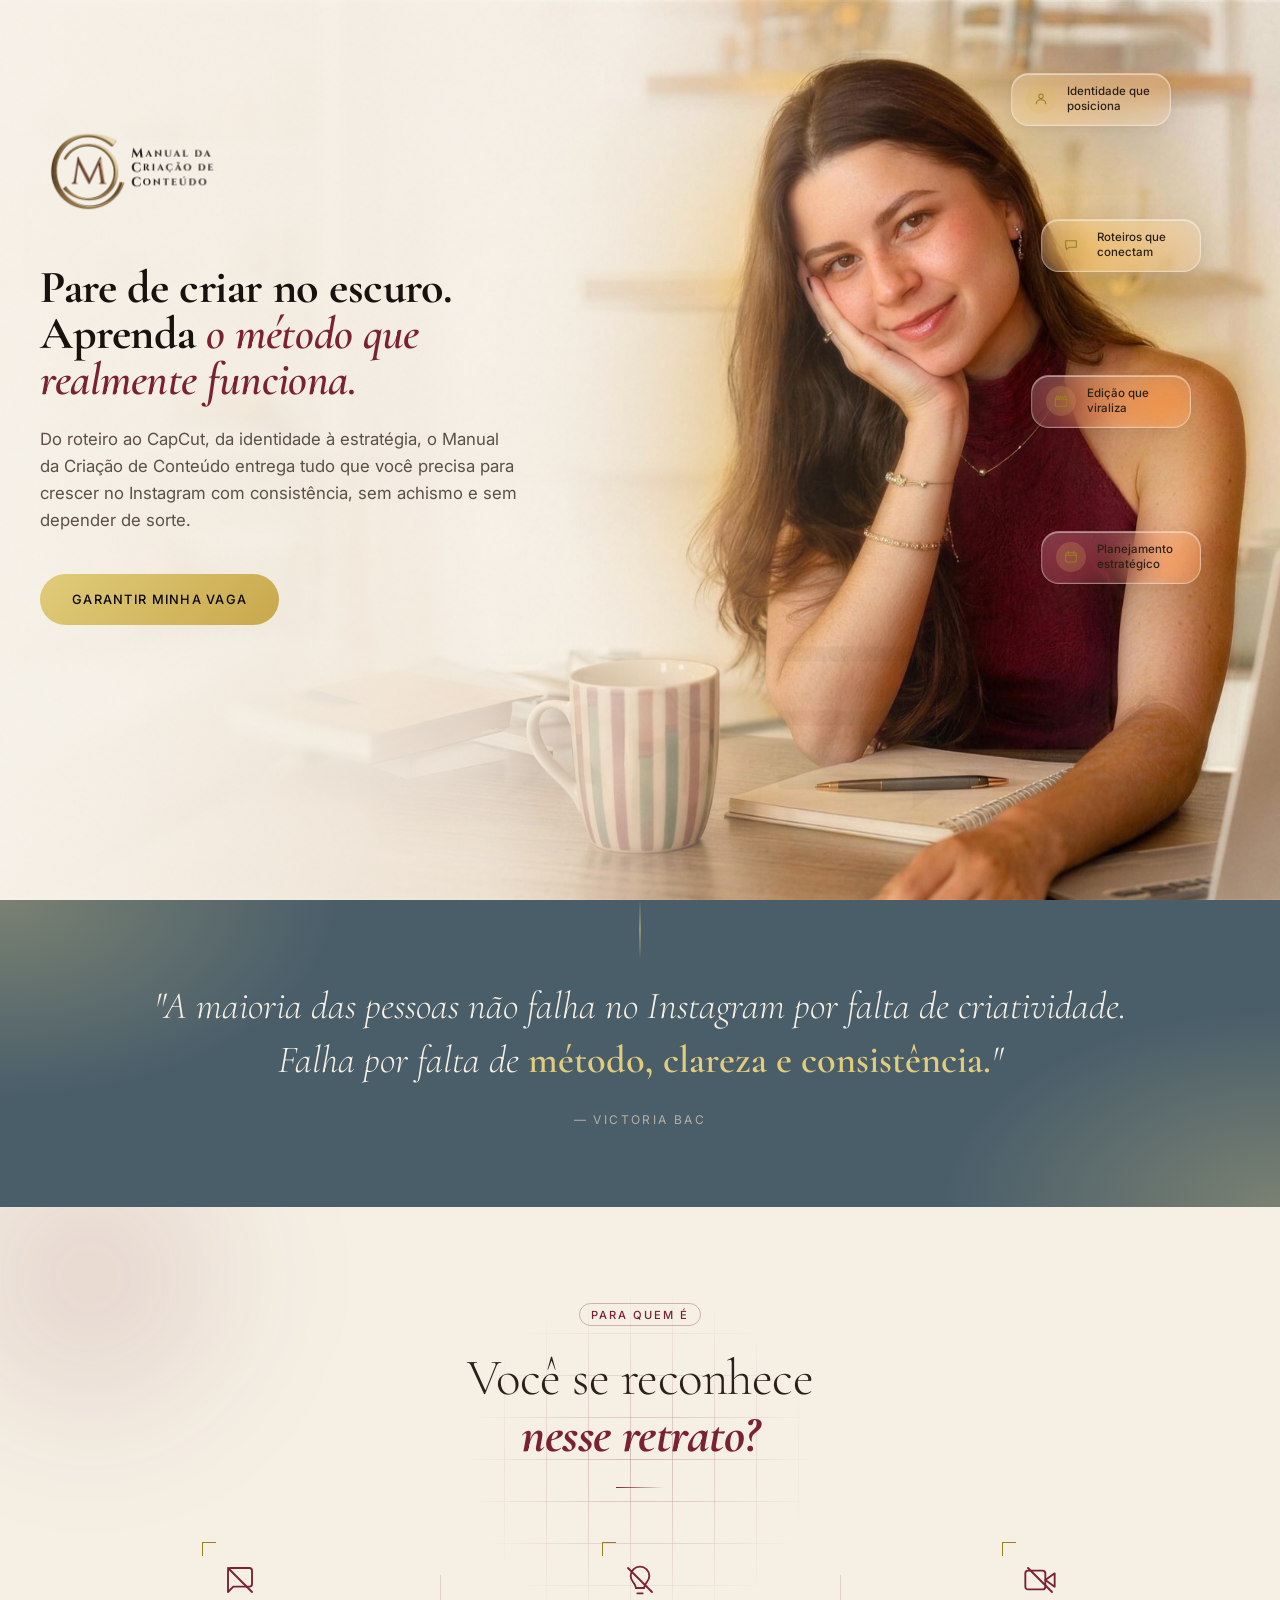
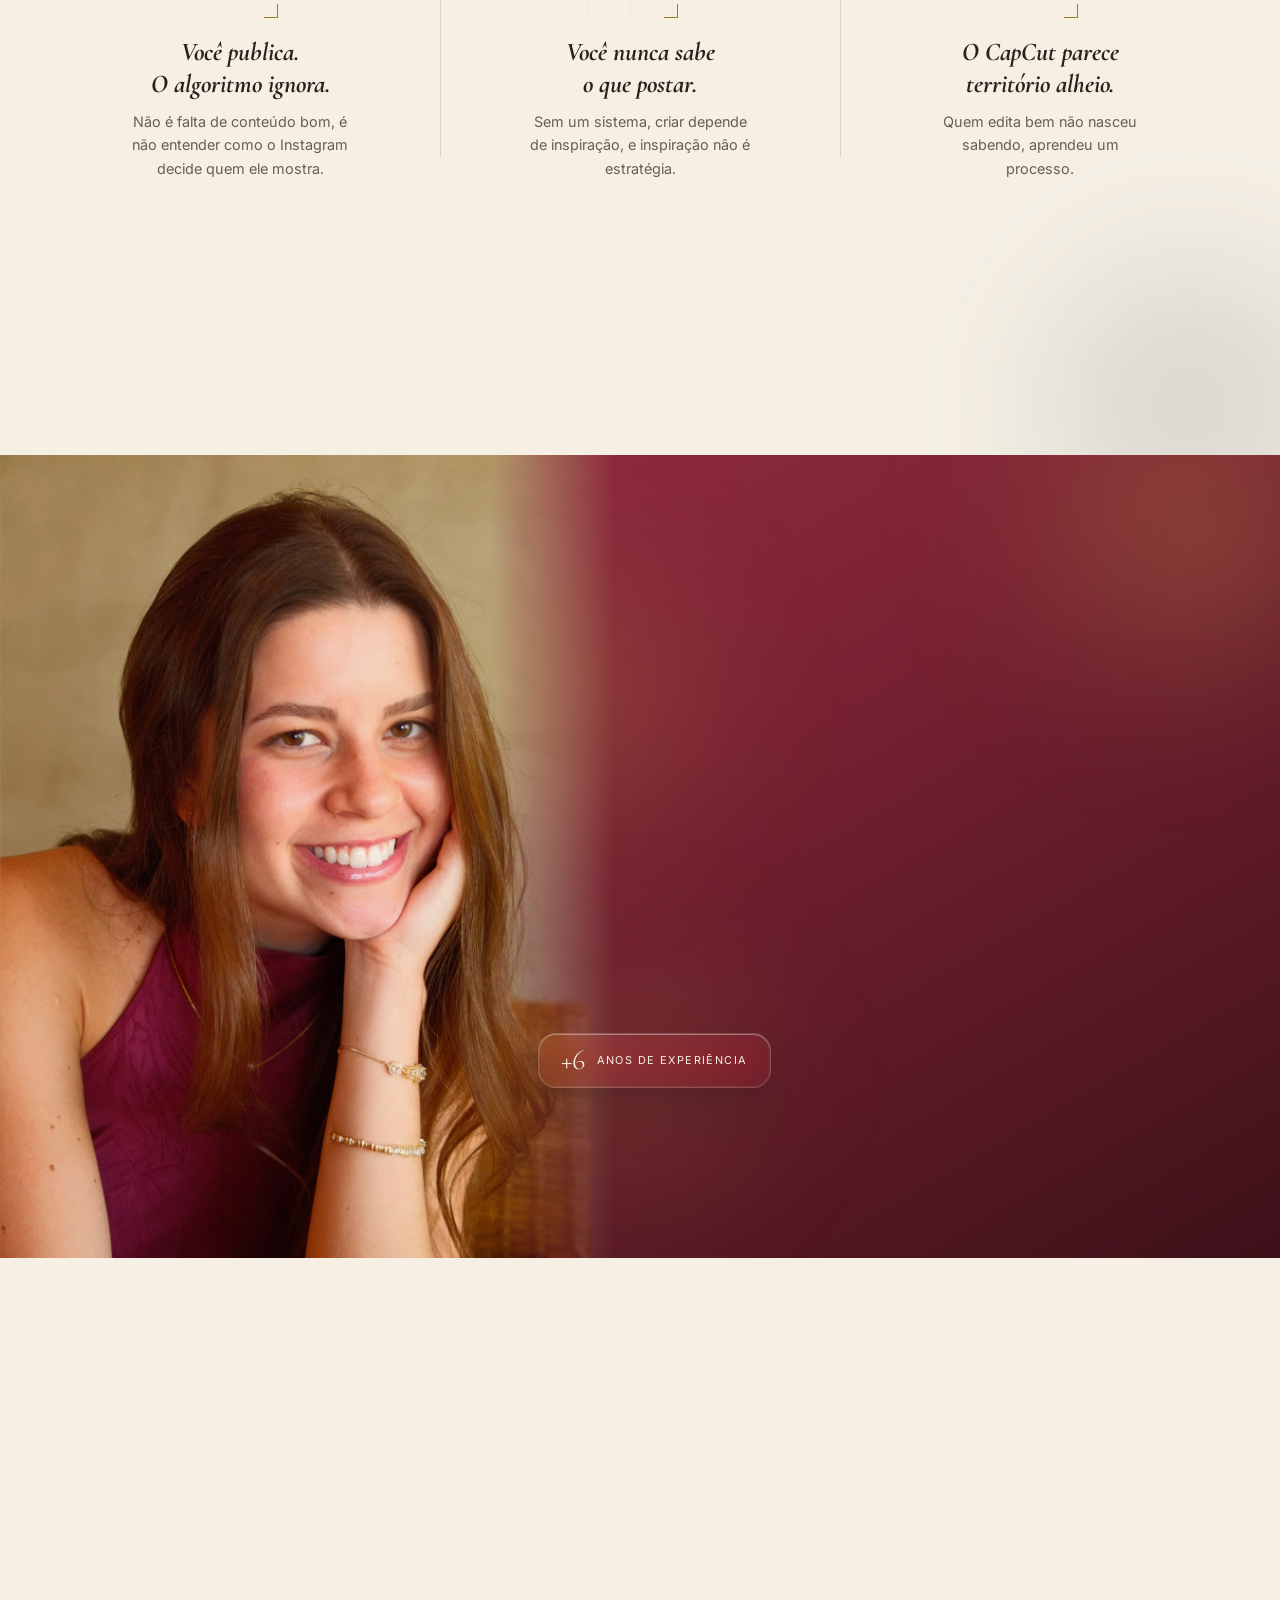
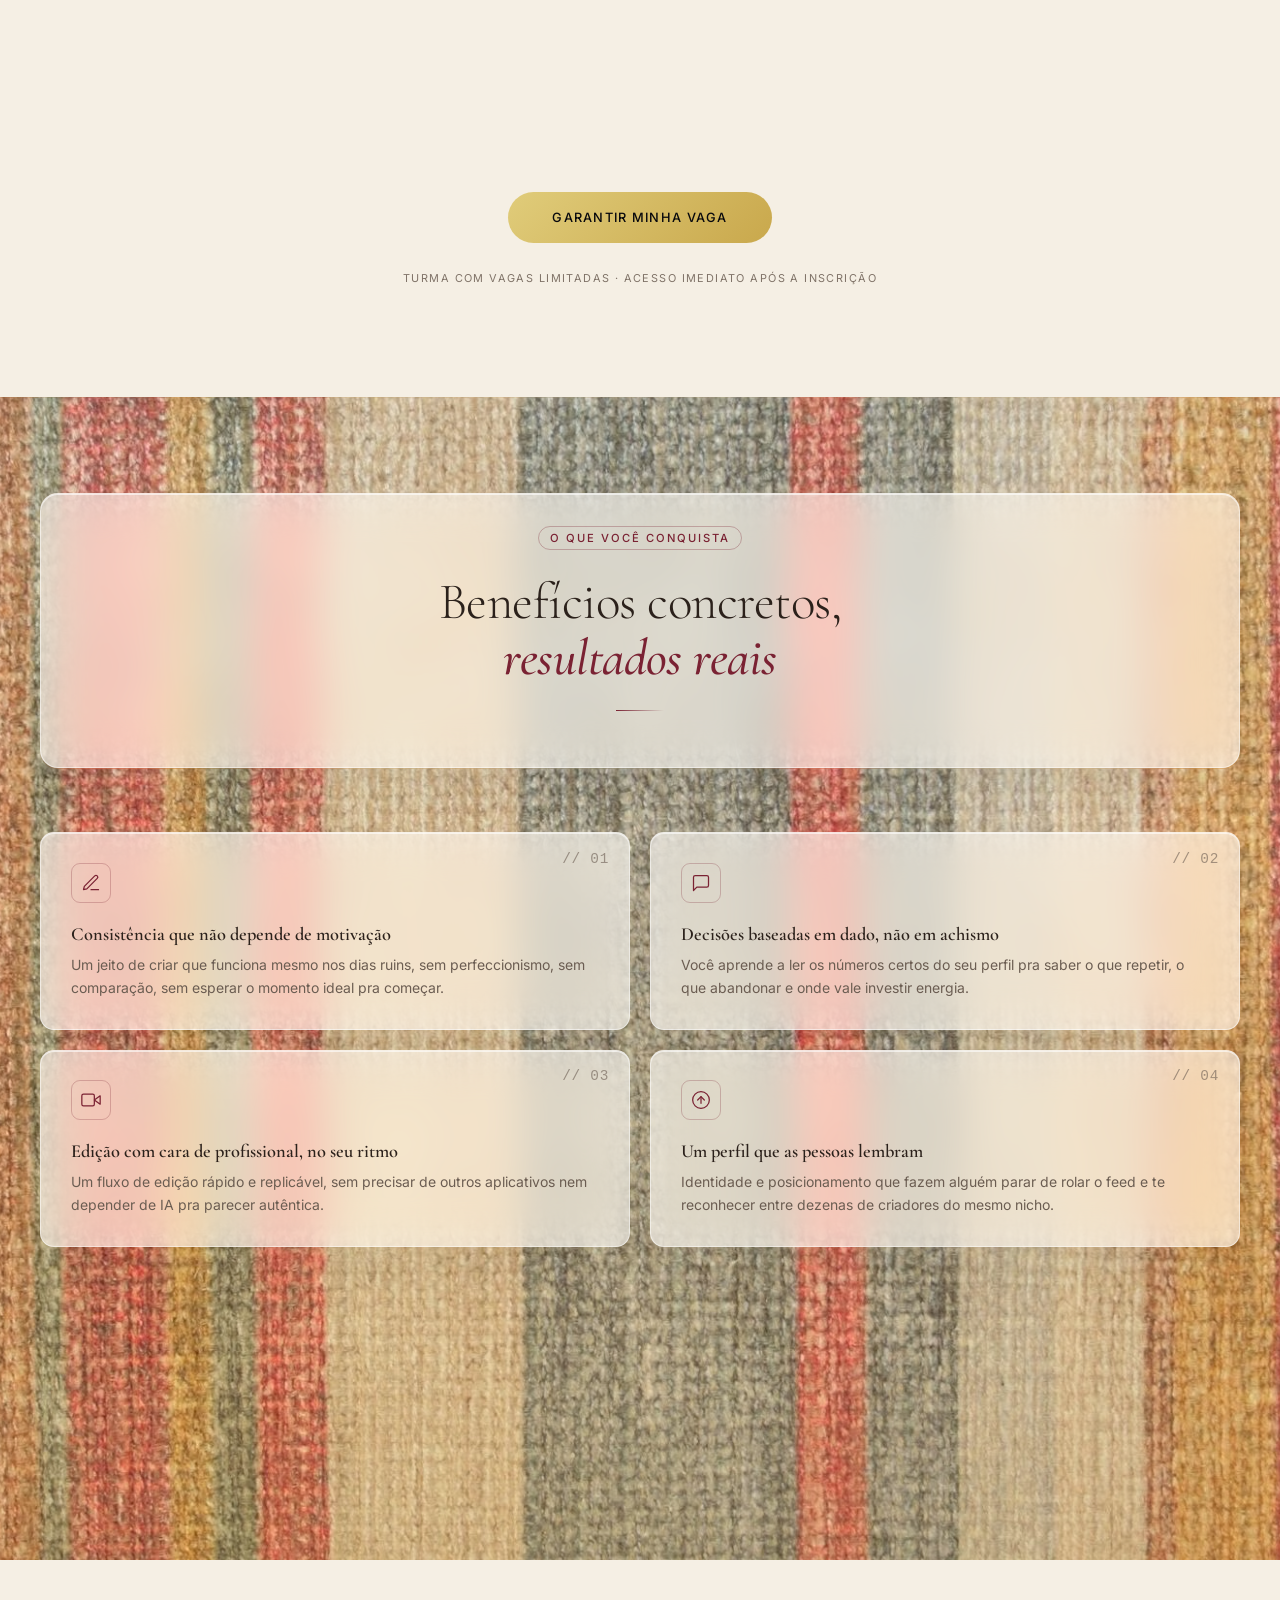
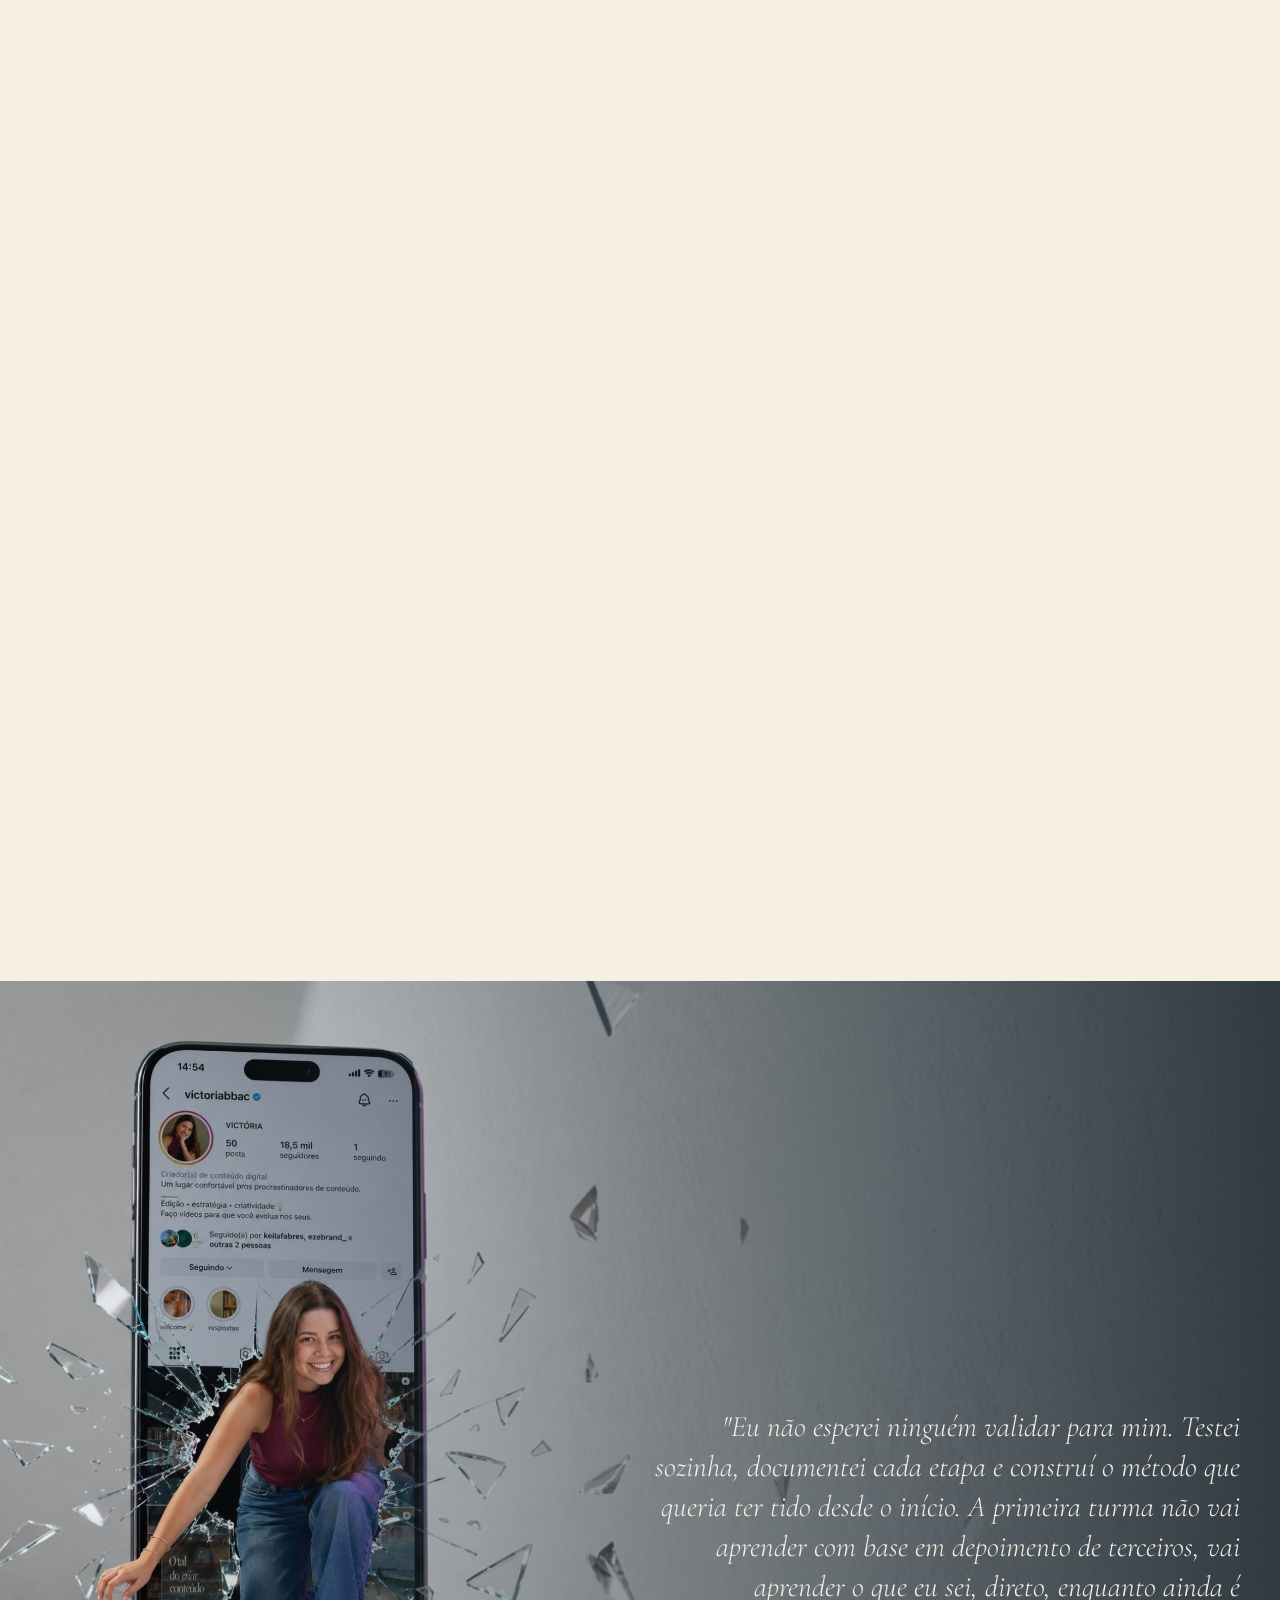
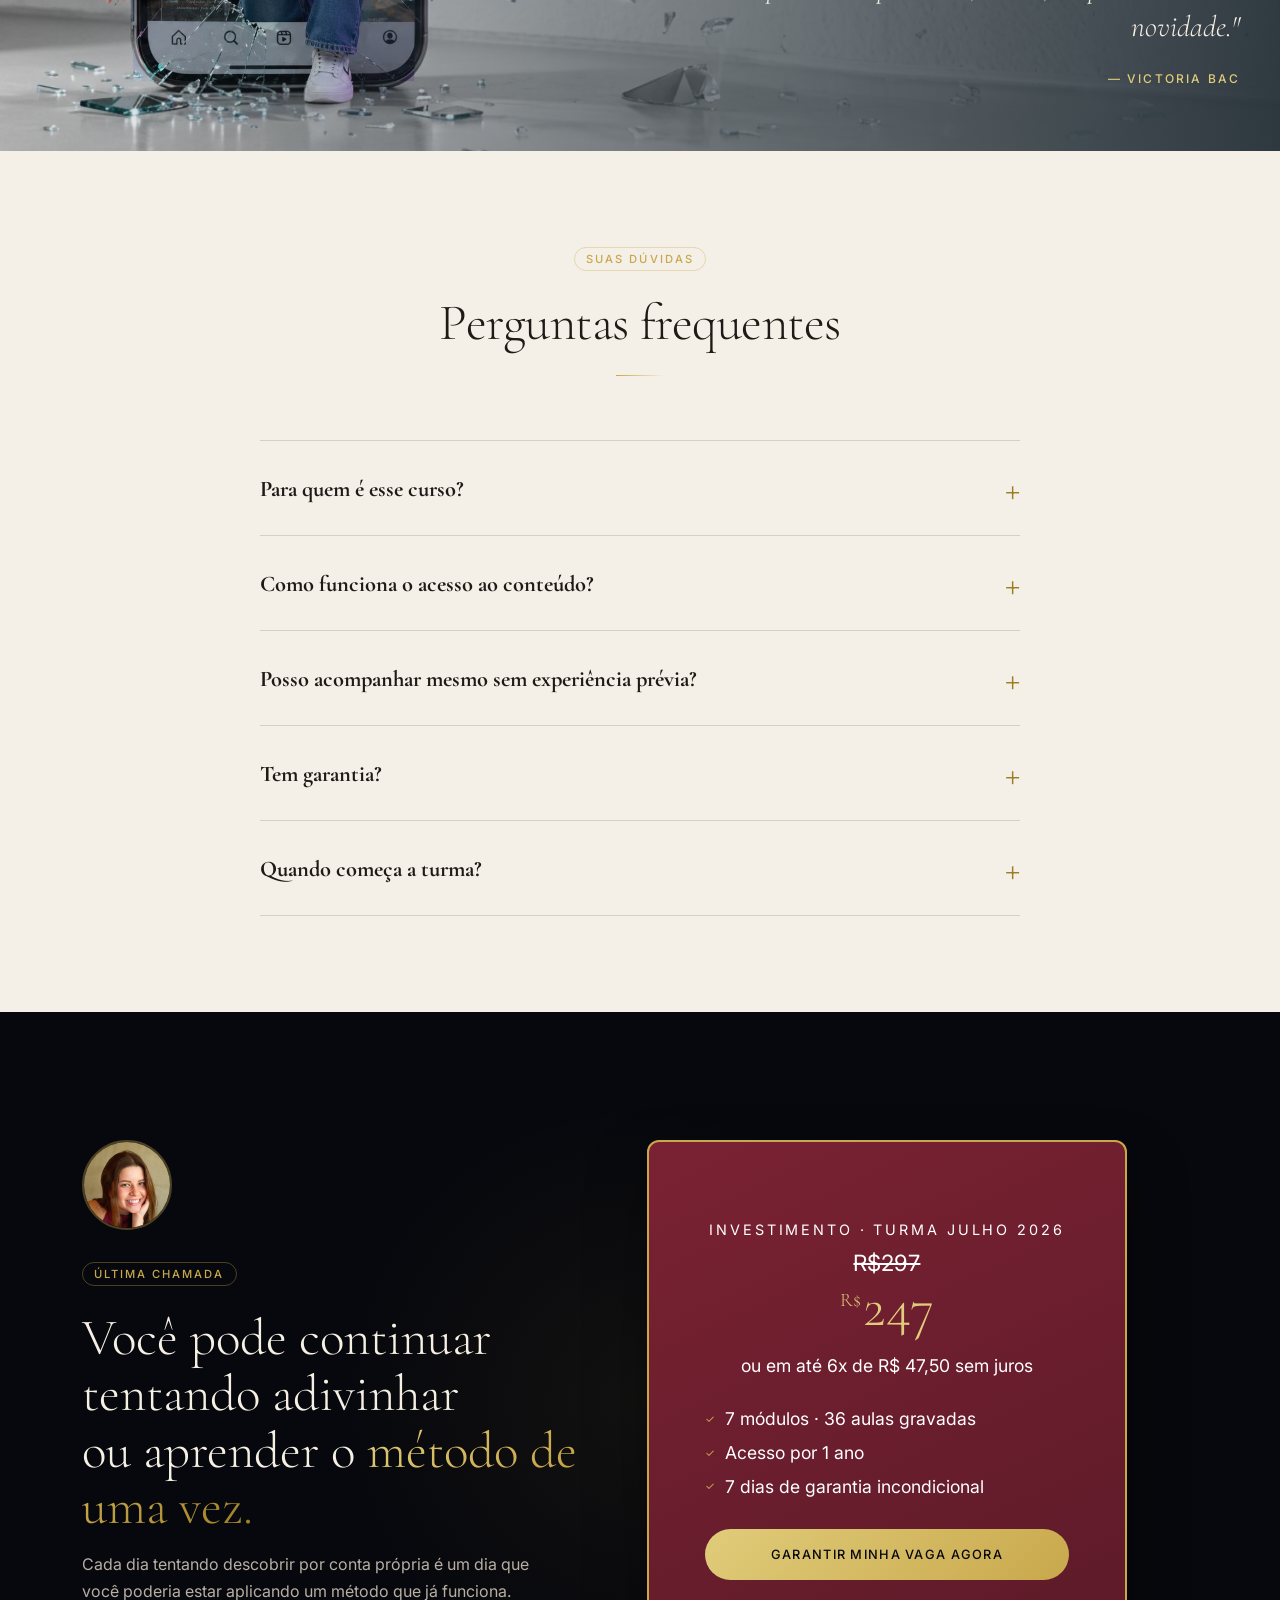
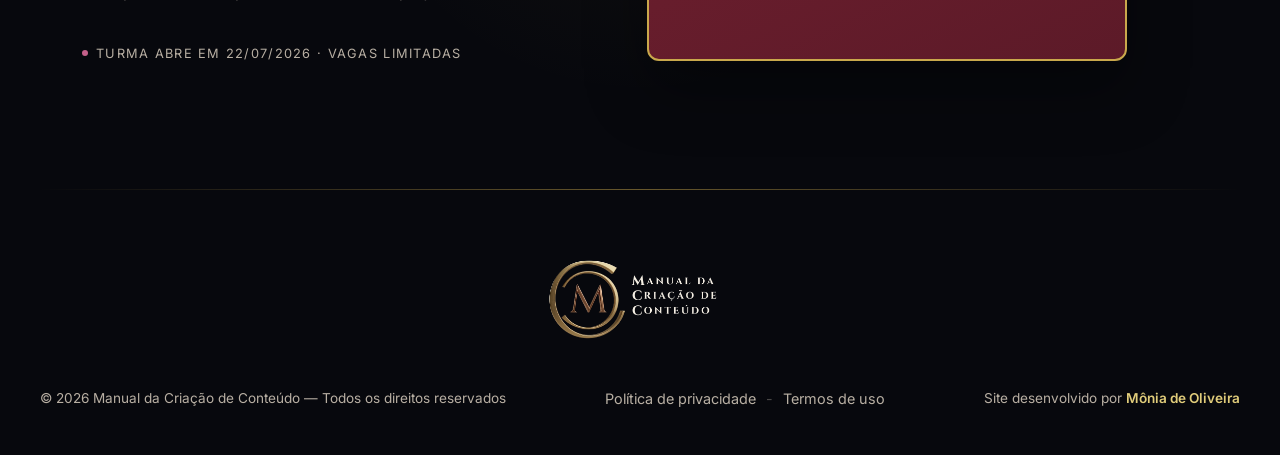
==== commit 0e7105f4: "mouse-scroll amarelo- cards flutuantes" ====
--- a/index.html
+++ b/index.html
@@ -76,7 +76,7 @@
               <path d="M5 19c0-3.6 3.13-6 7-6s7 2.4 7 6" stroke="currentColor" stroke-width="1.6" stroke-linecap="round"/>
             </svg>
           </span>
-          <span>Posicionamento e identidade</span>
+          <span>Identidade que posiciona</span>
         </div>
 
         <div class="floating-card card-2">
@@ -95,7 +95,7 @@
               <path d="M3.5 9.5l2-4.5h3l-1.6 4.5M9.4 9.5l1.6-4.5h3l-1.6 4.5M15.3 9.5l1.6-4.5h2.6l1.6 4.5" stroke="currentColor" stroke-width="1.6" stroke-linejoin="round"/>
             </svg>
           </span>
-          <span>Edição que prende</span>
+          <span>Edição que<br class="card-break">viraliza</span>
         </div>
 
         <div class="floating-card card-4">
@@ -105,7 +105,7 @@
               <path d="M4 9.5h16M8 3.5v4M16 3.5v4" stroke="currentColor" stroke-width="1.6" stroke-linecap="round"/>
             </svg>
           </span>
-          <span>Agenda estratégica de conteúdo</span>
+          <span>Planejamento estratégico</span>
         </div>
 
       </div>
--- a/css/style.css
+++ b/css/style.css
@@ -32,8 +32,31 @@
   cursor: url("data:image/svg+xml,%3Csvg xmlns='http://www.w3.org/2000/svg' width='18' height='18' viewBox='0 0 30 30'%3E%3Cpath d='M5 2.5 L24.5 14.5 L15.5 16.2 L20.2 25.5 L17 27 L12.2 17.7 L5.8 23.8 Z' fill='%23C9A84C'/%3E%3C/svg%3E") 3 2, auto;
 }
 
-a, button, .btn-primary, .btn-ghost, .nav-cta, [role="button"], summary {
+a, button, .btn-primary, .btn-ghost, .nav-cta, [role="button"], summary, .modulo-option, details summary {
   cursor: url("data:image/svg+xml,%3Csvg xmlns='http://www.w3.org/2000/svg' width='18' height='18' viewBox='0 0 30 30'%3E%3Cpath d='M5 2.5 L24.5 14.5 L15.5 16.2 L20.2 25.5 L17 27 L12.2 17.7 L5.8 23.8 Z' fill='%237A2233'/%3E%3C/svg%3E") 3 2, pointer;
+}
+
+/* ── SCROLLBAR ─────────────────────────────────────────────── */
+html {
+  scrollbar-color: var(--gold) var(--white);
+  scrollbar-width: thin;
+}
+
+::-webkit-scrollbar {
+  width: 10px;
+}
+
+::-webkit-scrollbar-track {
+  background: var(--white);
+}
+
+::-webkit-scrollbar-thumb {
+  background: linear-gradient(180deg, var(--gold-lt), var(--gold-dk));
+  border-radius: 6px;
+}
+
+::-webkit-scrollbar-thumb:hover {
+  background: var(--gold);
 }
 
 /* ── NOISE TEXTURE ─────────────────────────────────────────── */
--- a/css/sections.css
+++ b/css/sections.css
@@ -141,7 +141,7 @@
   display: flex;
   align-items: center;
   gap: 0.7rem;
-  max-width: 210px;
+  width: 210px;
   padding: 0.9rem 1.2rem;
   background: linear-gradient(155deg, rgba(255, 255, 255, 0.22), rgba(255, 255, 255, 0.06));
   border: 1px solid rgba(255, 255, 255, 0.35);
@@ -323,7 +323,6 @@
   position: relative;
   padding: 0 2.25rem;
   text-align: center;
-  cursor: default;
   transition: transform 0.4s ease;
 }
 
@@ -945,7 +944,6 @@
   overflow: hidden;
   flex: 0 0 50px;
   border-radius: 18px;
-  cursor: pointer;
   background-image: var(--mod-bg);
   background-size: cover;
   background-position: center;
@@ -1266,7 +1264,6 @@
   font-size: 1.4rem;
   font-weight: 700;
   padding: 1.5rem 0;
-  cursor: pointer;
   list-style: none;
   display: flex;
   justify-content: space-between;
--- a/css/responsive.css
+++ b/css/responsive.css
@@ -138,6 +138,7 @@
 
   .hero-actions {
     justify-content: center;
+    margin-bottom: 2.5rem;
   }
 
   .hero-tags {
@@ -145,16 +146,22 @@
     margin-left: 0;
     display: flex;
     flex-direction: column;
-    gap: 0.4rem;
+    gap: 0.3rem;
     padding-top: 60vw;
   }
 
   .floating-card {
     position: static;
-    width: 210px;
-    max-width: 210px;
-    padding: 0.55rem 0.75rem;
-    font-size: 0.85rem;
+    width: auto;
+    max-width: none;
+    gap: 0.4rem;
+    padding: 0.5rem 0.7rem;
+    font-size: 0.78rem;
+    white-space: nowrap;
+  }
+
+  .floating-card .card-break {
+    display: none;
   }
 
   .card-1, .card-3 {
@@ -165,11 +172,6 @@
   .card-2, .card-4 {
     align-self: flex-end;
     margin-right: 0;
-  }
-
-  .card-4 {
-    width: 260px;
-    max-width: 260px;
   }
 
   /* Sections */
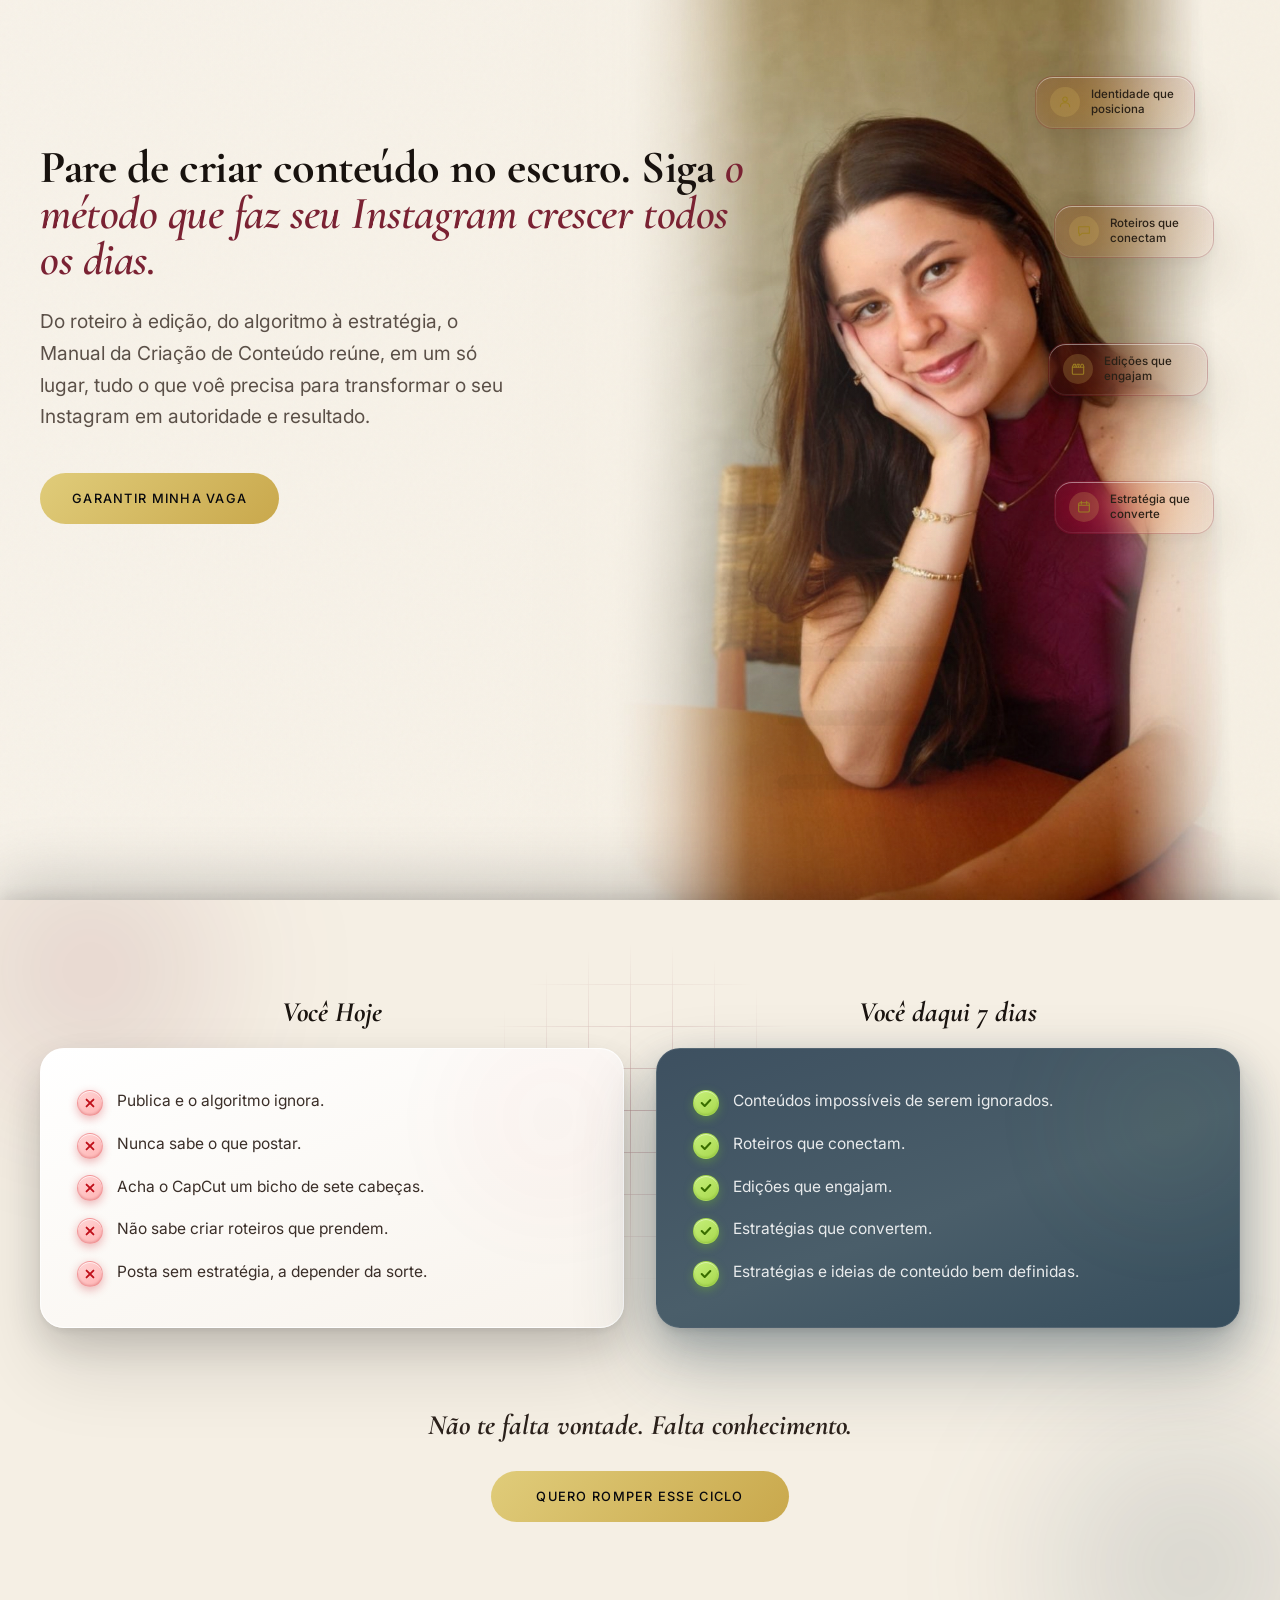
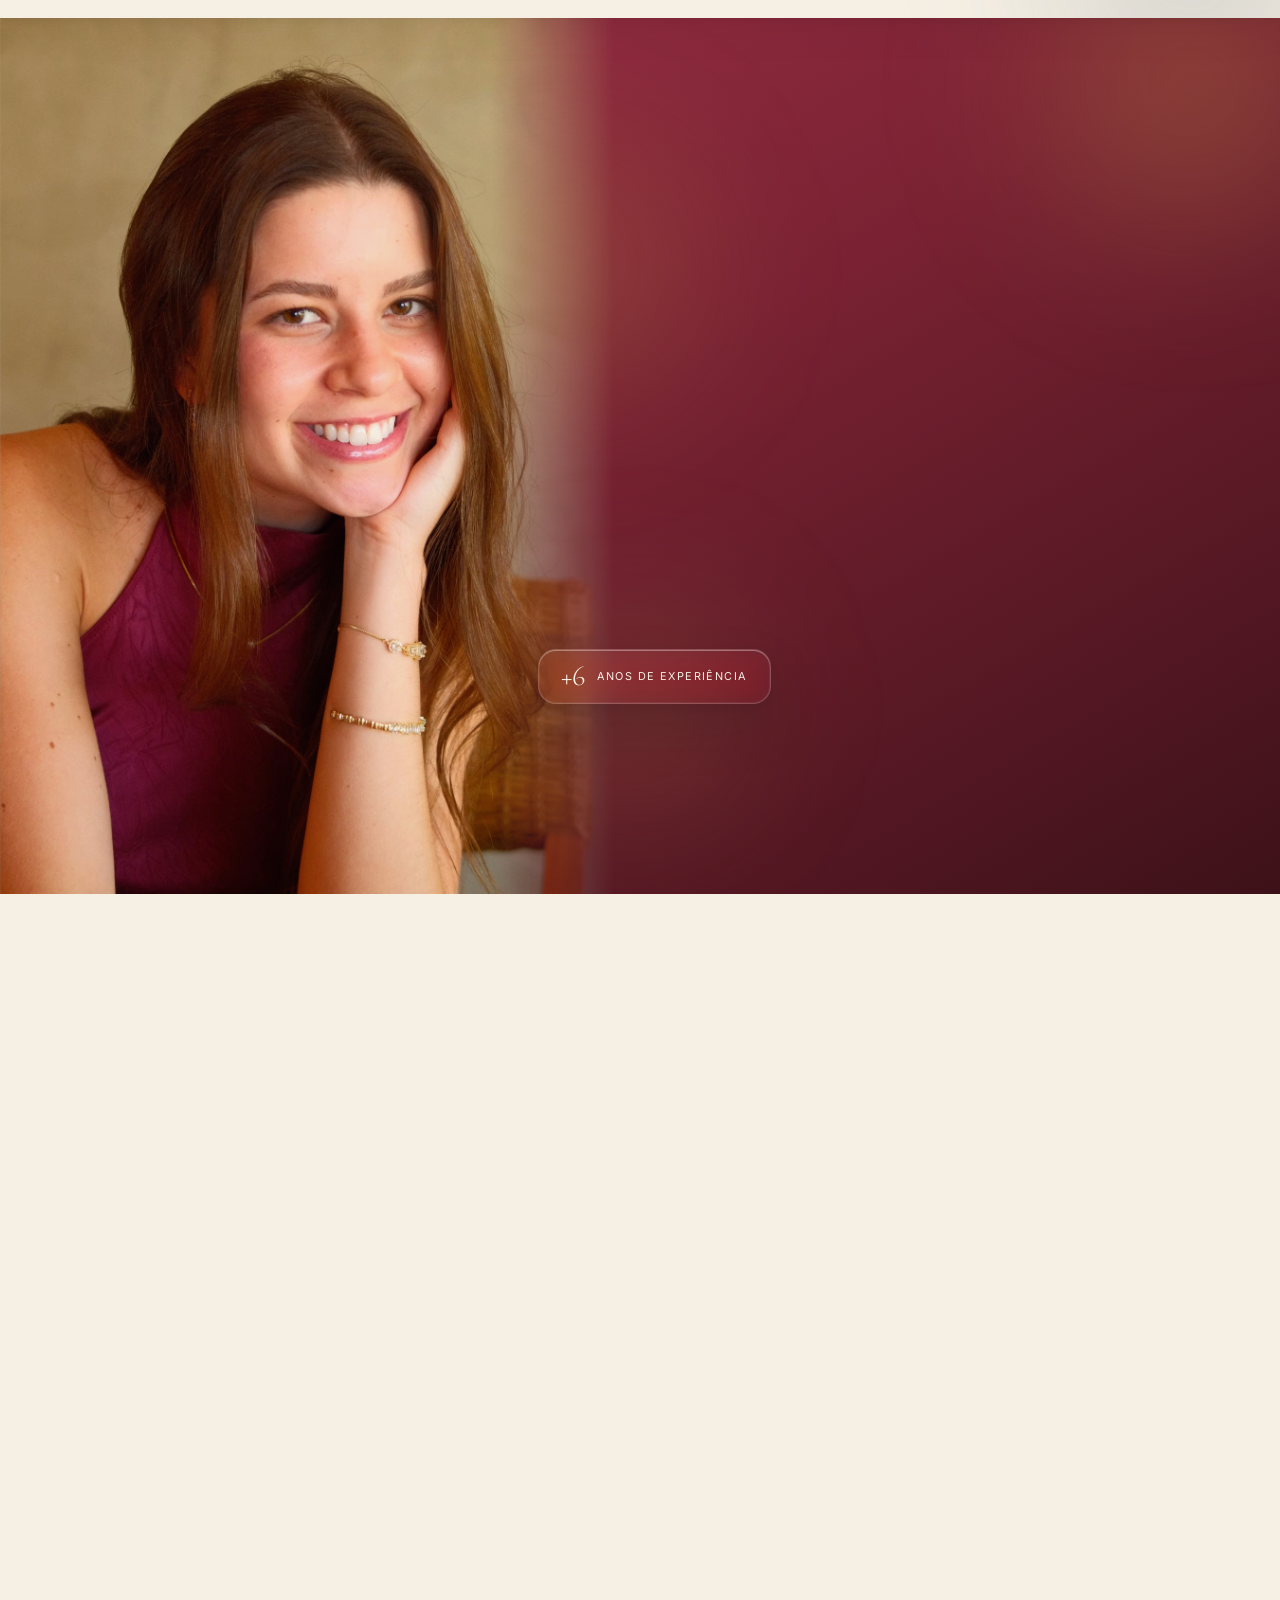
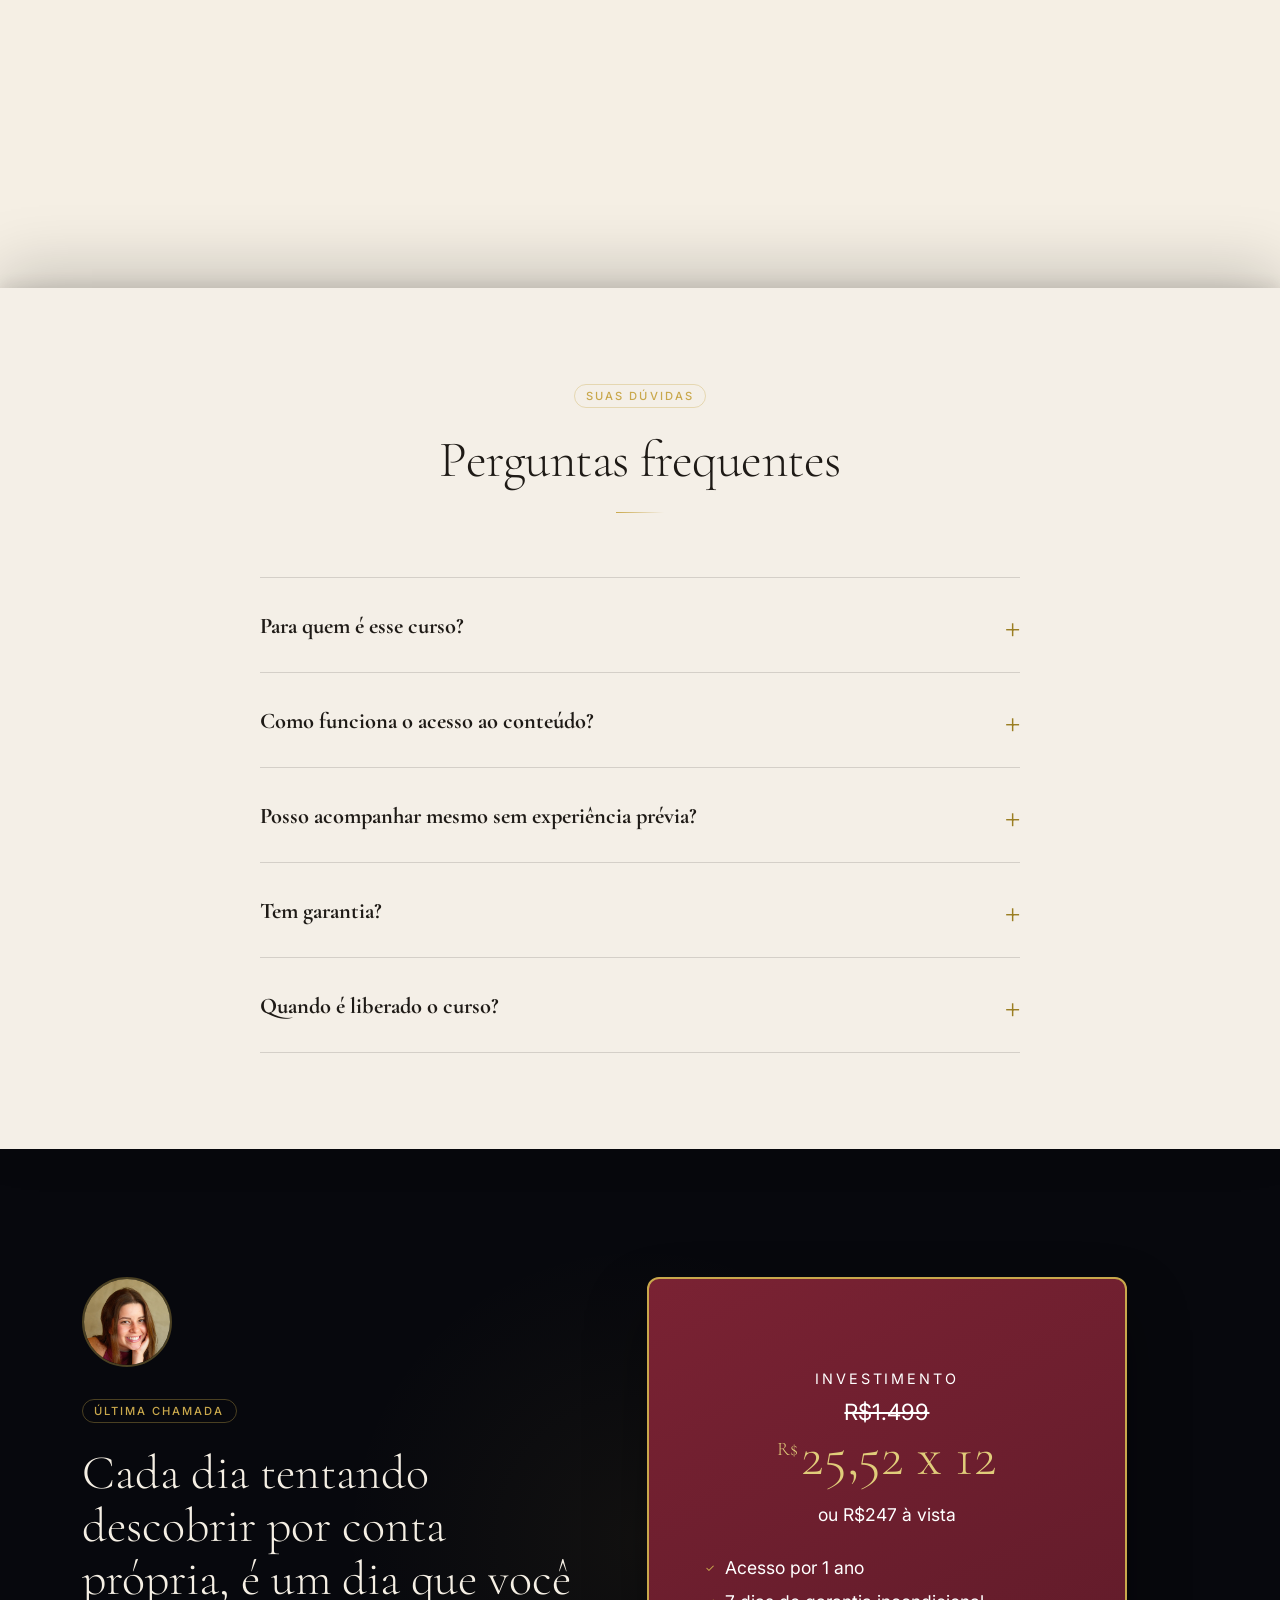
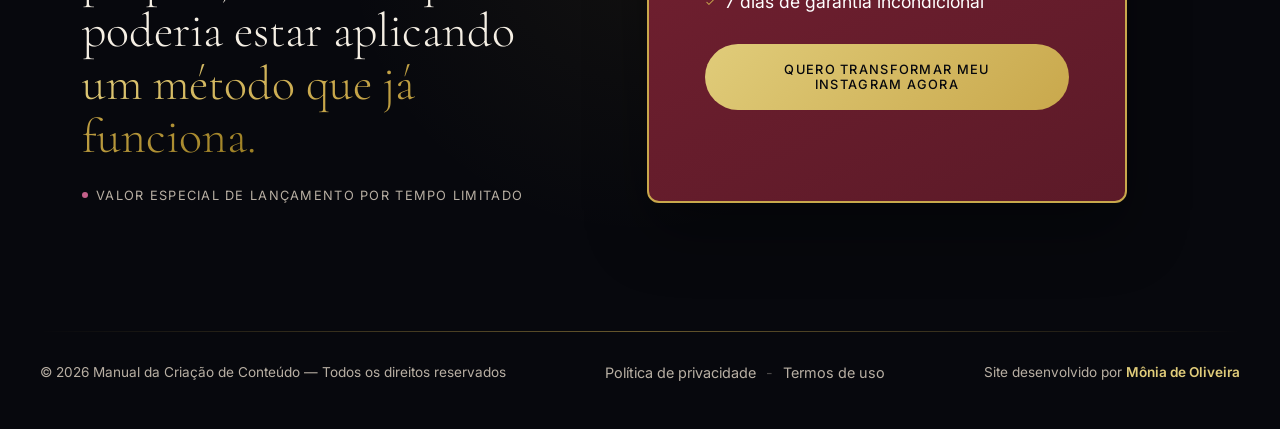
==== commit 76508868: "SITE EDITADO 01/07" ====
--- a/index.html
+++ b/index.html
@@ -48,16 +48,12 @@
       <!-- Texto — coluna ESQUERDA -->
       <div class="hero-text-panel">
 
-        <a href="#" class="hero-logo reveal" aria-label="Victoria — página inicial">
-          <img src="assets/logo.avif" alt="Victoria" />
-        </a>
-
         <h1 id="hero-title" class="hero-h1 reveal">
-          Pare de criar no escuro.<br class="hero-br-1" />Aprenda <span class="hero-h1-bordeaux">o método que</span><br /><em>realmente funciona.</em>
+          Pare de criar conteúdo no escuro. Siga <span class="hero-h1-bordeaux">o método que</span> <em>faz seu Instagram crescer todos os&nbsp;dias.</em>
         </h1>
 
         <p class="hero-subtitle reveal reveal-delay-1">
-          Do roteiro ao CapCut, da identidade à estratégia, o Manual da Criação de Conteúdo entrega tudo que você precisa para crescer no Instagram com consistência, sem achismo e sem depender de sorte.
+          Do roteiro à edição, do algoritmo à estratégia, o Manual da Criação de Conteúdo reúne, em um só lugar, tudo o que voê precisa para transformar o seu Instagram em autoridade e resultado.
         </p>
 
         <div class="hero-actions reveal reveal-delay-2">
@@ -95,7 +91,7 @@
               <path d="M3.5 9.5l2-4.5h3l-1.6 4.5M9.4 9.5l1.6-4.5h3l-1.6 4.5M15.3 9.5l1.6-4.5h2.6l1.6 4.5" stroke="currentColor" stroke-width="1.6" stroke-linejoin="round"/>
             </svg>
           </span>
-          <span>Edição que<br class="card-break">viraliza</span>
+          <span>Edições que<br class="card-break"> engajam</span>
         </div>
 
         <div class="floating-card card-4">
@@ -105,7 +101,7 @@
               <path d="M4 9.5h16M8 3.5v4M16 3.5v4" stroke="currentColor" stroke-width="1.6" stroke-linecap="round"/>
             </svg>
           </span>
-          <span>Planejamento estratégico</span>
+          <span>Estratégia que converte</span>
         </div>
 
       </div>
@@ -114,19 +110,8 @@
 
   </section>
 
-  <!-- ── MANIFESTO ──────────────────────────────────────────── -->
-  <section id="manifesto" aria-label="Manifesto">
-    <div class="container">
-      <blockquote class="manifesto-quote reveal">
-        "A maioria das pessoas não falha no Instagram por falta de criatividade.<br>
-        Falha por falta de <strong>método, clareza e consistência.</strong>"
-      </blockquote>
-      <p class="manifesto-author reveal reveal-delay-1">— Victoria Bac</p>
-    </div>
-  </section>
-
   <!-- ── PARA QUEM É ────────────────────────────────────────── -->
-  <section id="para-quem" aria-labelledby="para-quem-title">
+  <section id="para-quem" aria-label="Para quem é">
 
     <div class="para-quem-deco" aria-hidden="true">
       <div class="pq-orb pq-orb-1"></div>
@@ -136,53 +121,112 @@
 
     <div class="container section-pad">
 
-      <div class="section-header center reveal">
-        <span class="label-tag">Para quem é</span>
-        <h2 id="para-quem-title" class="display-serif">
-          Você se reconhece<br />
-          <span class="gold-text">nesse retrato?</span>
-        </h2>
-        <div class="gold-divider center"></div>
-      </div>
-
-      <div class="pain-grid">
-        <article class="pain-card reveal reveal-delay-1">
-          <div class="pain-frame" aria-hidden="true">
-            <svg class="pain-icon" viewBox="0 0 24 24" fill="none" stroke="currentColor" stroke-width="1.4" stroke-linecap="round" stroke-linejoin="round">
-              <path d="M21 15a2 2 0 0 1-2 2H7l-4 4V5a2 2 0 0 1 2-2h14a2 2 0 0 1 2 2z"/>
-              <line x1="3" y1="3" x2="21" y2="21"/>
-            </svg>
-          </div>
-          <h3>Você publica.<br />O algoritmo ignora.</h3>
-          <p>Não é falta de conteúdo bom, é não entender como o Instagram decide quem ele mostra.</p>
-        </article>
-        <article class="pain-card reveal reveal-delay-2">
-          <div class="pain-frame" aria-hidden="true">
-            <svg class="pain-icon" viewBox="0 0 24 24" fill="none" stroke="currentColor" stroke-width="1.4" stroke-linecap="round" stroke-linejoin="round">
-              <path d="M9 18h6"/><path d="M10 22h4"/>
-              <path d="M12 2a7 7 0 0 0-7 7c0 2.5 1.5 4 2.5 5.5S9 18 9 18h6s.5-2 1.5-3.5S19 11.5 19 9a7 7 0 0 0-7-7Z"/>
-              <line x1="3" y1="3" x2="21" y2="21"/>
-            </svg>
-          </div>
-          <h3>Você nunca sabe<br />o que postar.</h3>
-          <p>Sem um sistema, criar depende de inspiração, e inspiração não é estratégia.</p>
-        </article>
-        <article class="pain-card reveal reveal-delay-3">
-          <div class="pain-frame" aria-hidden="true">
-            <svg class="pain-icon" viewBox="0 0 24 24" fill="none" stroke="currentColor" stroke-width="1.4" stroke-linecap="round" stroke-linejoin="round">
-              <polygon points="23 7 16 12 23 17 23 7"/>
-              <rect x="1" y="5" width="15" height="14" rx="2" ry="2"/>
-              <line x1="3" y1="3" x2="21" y2="21"/>
-            </svg>
-          </div>
-          <h3>O CapCut parece<br />território alheio.</h3>
-          <p>Quem edita bem não nasceu sabendo, aprendeu um processo.</p>
-        </article>
-      </div>
-
-      <p class="pain-closing reveal">Não falta talento. Falta sistema, e é exatamente isso que você vai construir aqui.</p>
-
-      <div class="pain-cta reveal">
+      <div class="compare-grid reveal">
+
+        <!-- Card 1 — Você Hoje -->
+        <div class="compare-col">
+          <h3 class="compare-col-title">Você Hoje</h3>
+          <div class="compare-card compare-card--hoje" data-tilt>
+            <div class="compare-card-glow"></div>
+          <ul class="compare-list">
+            <li>
+              <span class="compare-icon compare-icon--x" aria-hidden="true">
+                <svg viewBox="0 0 14 14" fill="none" stroke="currentColor" stroke-width="2.2" stroke-linecap="round">
+                  <line x1="3" y1="3" x2="11" y2="11"/><line x1="11" y1="3" x2="3" y2="11"/>
+                </svg>
+              </span>
+              <span>Publica e o algoritmo ignora.</span>
+            </li>
+            <li>
+              <span class="compare-icon compare-icon--x" aria-hidden="true">
+                <svg viewBox="0 0 14 14" fill="none" stroke="currentColor" stroke-width="2.2" stroke-linecap="round">
+                  <line x1="3" y1="3" x2="11" y2="11"/><line x1="11" y1="3" x2="3" y2="11"/>
+                </svg>
+              </span>
+              <span>Nunca sabe o que postar.</span>
+            </li>
+            <li>
+              <span class="compare-icon compare-icon--x" aria-hidden="true">
+                <svg viewBox="0 0 14 14" fill="none" stroke="currentColor" stroke-width="2.2" stroke-linecap="round">
+                  <line x1="3" y1="3" x2="11" y2="11"/><line x1="11" y1="3" x2="3" y2="11"/>
+                </svg>
+              </span>
+              <span>Acha o CapCut um bicho de sete cabeças.</span>
+            </li>
+            <li>
+              <span class="compare-icon compare-icon--x" aria-hidden="true">
+                <svg viewBox="0 0 14 14" fill="none" stroke="currentColor" stroke-width="2.2" stroke-linecap="round">
+                  <line x1="3" y1="3" x2="11" y2="11"/><line x1="11" y1="3" x2="3" y2="11"/>
+                </svg>
+              </span>
+              <span>Não sabe criar roteiros que prendem.</span>
+            </li>
+            <li>
+              <span class="compare-icon compare-icon--x" aria-hidden="true">
+                <svg viewBox="0 0 14 14" fill="none" stroke="currentColor" stroke-width="2.2" stroke-linecap="round">
+                  <line x1="3" y1="3" x2="11" y2="11"/><line x1="11" y1="3" x2="3" y2="11"/>
+                </svg>
+              </span>
+              <span>Posta sem estratégia, a depender da sorte.</span>
+            </li>
+          </ul>
+          </div>
+        </div>
+
+        <!-- Card 2 — Você daqui 7 dias -->
+        <div class="compare-col">
+          <h3 class="compare-col-title">Você daqui 7 dias</h3>
+          <div class="compare-card compare-card--depois" data-tilt>
+            <div class="compare-card-glow"></div>
+          <ul class="compare-list">
+            <li>
+              <span class="compare-icon compare-icon--check" aria-hidden="true">
+                <svg viewBox="0 0 14 14" fill="none" stroke="currentColor" stroke-width="2.4" stroke-linecap="round" stroke-linejoin="round">
+                  <polyline points="2,7 5.5,10.5 12,3.5"/>
+                </svg>
+              </span>
+              <span>Conteúdos impossíveis de serem ignorados.</span>
+            </li>
+            <li>
+              <span class="compare-icon compare-icon--check" aria-hidden="true">
+                <svg viewBox="0 0 14 14" fill="none" stroke="currentColor" stroke-width="2.4" stroke-linecap="round" stroke-linejoin="round">
+                  <polyline points="2,7 5.5,10.5 12,3.5"/>
+                </svg>
+              </span>
+              <span>Roteiros que conectam.</span>
+            </li>
+            <li>
+              <span class="compare-icon compare-icon--check" aria-hidden="true">
+                <svg viewBox="0 0 14 14" fill="none" stroke="currentColor" stroke-width="2.4" stroke-linecap="round" stroke-linejoin="round">
+                  <polyline points="2,7 5.5,10.5 12,3.5"/>
+                </svg>
+              </span>
+              <span>Edições que engajam.</span>
+            </li>
+            <li>
+              <span class="compare-icon compare-icon--check" aria-hidden="true">
+                <svg viewBox="0 0 14 14" fill="none" stroke="currentColor" stroke-width="2.4" stroke-linecap="round" stroke-linejoin="round">
+                  <polyline points="2,7 5.5,10.5 12,3.5"/>
+                </svg>
+              </span>
+              <span>Estratégias que convertem.</span>
+            </li>
+            <li>
+              <span class="compare-icon compare-icon--check" aria-hidden="true">
+                <svg viewBox="0 0 14 14" fill="none" stroke="currentColor" stroke-width="2.4" stroke-linecap="round" stroke-linejoin="round">
+                  <polyline points="2,7 5.5,10.5 12,3.5"/>
+                </svg>
+              </span>
+              <span>Estratégias e ideias de conteúdo bem definidas.</span>
+            </li>
+          </ul>
+          </div>
+        </div>
+
+      </div>
+
+      <div class="compare-footer reveal">
+        <p class="compare-footer-frase">Não te falta vontade.<br class="mobile-only"> Falta conhecimento.</p>
         <a href="#cta-final" class="jornada-btn-glow">Quero romper esse ciclo</a>
       </div>
 
@@ -216,14 +260,17 @@
           </h2>
           <div class="gold-divider reveal reveal-delay-1"></div>
 
-          <p class="sobre-intro-name reveal reveal-delay-2">Eu sou Victoria Bac.</p>
-
+          
           <p class="sobre-bio reveal reveal-delay-2">
-            São 6 anos mergulhada no universo da criação de conteúdo, estudando o que faz um perfil crescer, o que faz o algoritmo distribuir e o que faz uma pessoa parar o scroll. Esse tempo me deu algo que nenhum atalho entrega: repertório real.
+            São 6 anos mergulhada no universo da criação de conteúdo, estudando o que faz um perfil crescer, o que faz o algoritmo distribuir e o que faz um usuário parar o scroll. Esse tempo me deu algo que nenhum atalho entrega: repertório real.
           </p>
           <p class="sobre-bio reveal reveal-delay-2">
-            Quando decidi criar um perfil do zero para validar o que ensinava, não usei segredo nem hack. Usei exatamente o que está dentro deste curso, e em 42 dias, com apenas 27 posts, chegamos a 10 mil seguidores. Criei o Manual da Criação de Conteúdo porque sei que esse método funciona. E agora quero colocar ele nas suas mãos.
-          </p>
+            Quando decidi criar um perfil do zero para validar o que ensinava, não usei segredo nem hack. Usei exatamente todo o conhecimento que está dentro desse curso. E em menos de 30 posts, já havia alcançado 10 mil seguidores orgânicos, reais e engajados. 
+            
+            <p class="sobre-bio reveal reveal-delay-2">
+            Em menos de 3 meses nos tornamos mais de 25 mil pessoas que querem transformar seus resultados no Instagram. Criei o Manual da Criação de Conteúdo porque sei que essa metodologia é capaz de transformar vidas. A primeira foi a minha. E agora quero colocar ela nas suas mãos.
+                   
+            </p>
         </div>
 
         <div class="sobre-photo-responsive reveal">
@@ -234,134 +281,7 @@
     </div>
   </section>
 
-  <!-- ── JORNADA ────────────────────────────────────────────── -->
-  <section id="jornada" aria-labelledby="jornada-title">
-    <div class="container section-pad">
-
-      <div class="section-header center reveal">
-        <span class="label-tag">A jornada</span>
-        <h2 id="jornada-title" class="display-serif">
-          De zero a <span class="gold-text">10 mil</span> em 42 dias
-        </h2>
-      </div>
-
-      <ol class="jornada-timeline reveal" aria-label="Linha do tempo da jornada de Victoria">
-        <li class="jornada-node">
-          <span class="jornada-dot">DIA 0</span>
-          <h3 class="jornada-node-title">Zero seguidores.<br />Zero nicho.</h3>
-          <p class="jornada-node-text">Só o método — sem sorte,<br />sem hack.</p>
-        </li>
-        <li class="jornada-node">
-          <span class="jornada-dot">DIA 15</span>
-          <h3 class="jornada-node-title">27 posts<br />no total.</h3>
-          <p class="jornada-node-text">Sem hacks, sem<br />comprar seguidor.</p>
-        </li>
-        <li class="jornada-node">
-          <span class="jornada-dot">DIA 42</span>
-          <h3 class="jornada-node-title">10 mil<br />seguidores.</h3>
-          <p class="jornada-node-text">Partindo do zero<br />absoluto.</p>
-        </li>
-        <li class="jornada-node">
-          <span class="jornada-dot">HOJE</span>
-          <h3 class="jornada-node-title">6 anos virados<br />em manual.</h3>
-          <p class="jornada-node-text">Roteiro, edição e posicionamento<br />prontos pra você.</p>
-        </li>
-      </ol>
-
-      <div class="jornada-footer">
-        <a href="#cta-final" class="jornada-btn-glow">Garantir minha vaga</a>
-        <p class="jornada-note">Turma com vagas limitadas ·<br class="jornada-note-break" /> Acesso imediato após a inscrição</p>
-      </div>
-
-    </div>
-  </section>
-
-  <!-- ── BENEFÍCIOS ─────────────────────────────────────────── -->
-  <section id="beneficios" aria-labelledby="beneficios-title">
-    <div class="beneficios-deco" aria-hidden="true"></div>
-    <div class="container section-pad">
-
-      <div class="section-header reveal">
-        <span class="label-tag">O que você conquista</span>
-        <h2 id="beneficios-title" class="display-serif">
-          Benefícios concretos,<br />
-          <span class="gold-text">resultados reais</span>
-        </h2>
-        <div class="gold-divider"></div>
-      </div>
-
-      <div class="benefits-grid">
-
-        <div class="benefit-item lg reveal reveal-delay-1">
-          <span class="benefit-tag">// 01</span>
-          <div class="benefit-icon" aria-hidden="true">
-            <svg width="20" height="20" viewBox="0 0 24 24" fill="none" stroke="currentColor" stroke-width="1.5" stroke-linecap="round" stroke-linejoin="round">
-              <path d="M12 20h9"/><path d="M16.5 3.5a2.12 2.12 0 0 1 3 3L7 19l-4 1 1-4Z"/>
-            </svg>
-          </div>
-          <h3>Consistência que não depende de motivação</h3>
-          <p>Um jeito de criar que funciona mesmo nos dias ruins, sem perfeccionismo, sem comparação, sem esperar o momento ideal pra começar.</p>
-        </div>
-
-        <div class="benefit-item reveal reveal-delay-2">
-          <span class="benefit-tag">// 02</span>
-          <div class="benefit-icon" aria-hidden="true">
-            <svg width="20" height="20" viewBox="0 0 24 24" fill="none" stroke="currentColor" stroke-width="1.5" stroke-linecap="round" stroke-linejoin="round">
-              <path d="M21 15a2 2 0 0 1-2 2H7l-4 4V5a2 2 0 0 1 2-2h14a2 2 0 0 1 2 2z"/>
-            </svg>
-          </div>
-          <h3>Decisões baseadas em dado, não em achismo</h3>
-          <p>Você aprende a ler os números certos do seu perfil pra saber o que repetir, o que abandonar e onde vale investir energia.</p>
-        </div>
-
-        <div class="benefit-item reveal reveal-delay-1">
-          <span class="benefit-tag">// 03</span>
-          <div class="benefit-icon" aria-hidden="true">
-            <svg width="20" height="20" viewBox="0 0 24 24" fill="none" stroke="currentColor" stroke-width="1.5" stroke-linecap="round" stroke-linejoin="round">
-              <polygon points="23 7 16 12 23 17 23 7"/><rect x="1" y="5" width="15" height="14" rx="2" ry="2"/>
-            </svg>
-          </div>
-          <h3>Edição com cara de profissional, no seu ritmo</h3>
-          <p>Um fluxo de edição rápido e replicável, sem precisar de outros aplicativos nem depender de IA pra parecer autêntica.</p>
-        </div>
-
-        <div class="benefit-item reveal reveal-delay-2">
-          <span class="benefit-tag">// 04</span>
-          <div class="benefit-icon" aria-hidden="true">
-            <svg width="20" height="20" viewBox="0 0 24 24" fill="none" stroke="currentColor" stroke-width="1.5" stroke-linecap="round" stroke-linejoin="round">
-              <circle cx="12" cy="12" r="10"/><path d="m16 12-4-4-4 4"/><path d="M12 16V8"/>
-            </svg>
-          </div>
-          <h3>Um perfil que as pessoas lembram</h3>
-          <p>Identidade e posicionamento que fazem alguém parar de rolar o feed e te reconhecer entre dezenas de criadores do mesmo nicho.</p>
-        </div>
-
-        <div class="benefit-item reveal reveal-delay-1">
-          <span class="benefit-tag">// 05</span>
-          <div class="benefit-icon" aria-hidden="true">
-            <svg width="20" height="20" viewBox="0 0 24 24" fill="none" stroke="currentColor" stroke-width="1.5" stroke-linecap="round" stroke-linejoin="round">
-              <rect x="3" y="4" width="18" height="18" rx="2" ry="2"/><line x1="16" y1="2" x2="16" y2="6"/><line x1="8" y1="2" x2="8" y2="6"/><line x1="3" y1="10" x2="21" y2="10"/>
-            </svg>
-          </div>
-          <h3>Vídeos que prendem do primeiro ao último segundo</h3>
-          <p>Estrutura pra criar conteúdo que retém atenção em qualquer formato, sem depender de sorte ou de trend passageira.</p>
-        </div>
-
-        <div class="benefit-item lg reveal reveal-delay-2">
-          <span class="benefit-tag">// 06</span>
-          <div class="benefit-icon" aria-hidden="true">
-            <svg width="20" height="20" viewBox="0 0 24 24" fill="none" stroke="currentColor" stroke-width="1.5" stroke-linecap="round" stroke-linejoin="round">
-              <polyline points="22 12 18 12 15 21 9 3 6 12 2 12"/>
-            </svg>
-          </div>
-          <h3>Um sistema que substitui a inspiração</h3>
-          <p>Banco de ideias que nunca esgota, grade de conteúdo realista e um jeito de crescer que não trava quando a motivação falta.</p>
-        </div>
-
-      </div>
-    </div>
-  </section>
-
+  
   <!-- ── MÓDULOS ────────────────────────────────────────────── -->
   <section id="modulos" aria-labelledby="modulos-title">
     <div class="container section-pad">
@@ -375,7 +295,7 @@
             <span class="gold-text">dentro do programa</span>
           </h2>
           <div class="gold-divider"></div>
-          <p>Confira o cronograma estratégico de aprendizado, elaborado passo a passo para transformar você em um criador de conteúdo profissional, confiante e focado em resultados. </p>
+          <p>Confira a jornada didática, elaborada passo a passo para transformar você em um criador de conteúdo profissional.</p>
           <a href="#cta-final" class="jornada-btn-glow modulos-cta">Quero acesso aos 7 módulos</a>
         </div>
 
@@ -388,7 +308,7 @@
             <div class="modulo-option-label">
               <div class="modulo-option-info">
                 <div class="modulo-option-main">Mentalidade</div>
-                <div class="modulo-option-sub">Descubra como quebrar as travas e crenças limitantes que impedem o seu começo para construir uma rotina de produção consistente, realista e totalmente livre da armadilha da comparação.</div>
+                <div class="modulo-option-sub">Descubra como quebrar travas e crenças limitantes que te impedem de começar e de se manter constante.</div>
               </div>
             </div>
           </article>
@@ -400,7 +320,7 @@
             <div class="modulo-option-label">
               <div class="modulo-option-info">
                 <div class="modulo-option-main">Entendendo o Instagram antes de criar</div>
-                <div class="modulo-option-sub">Domine as regras do jogo desvendando o algoritmo, os formatos ideais e as métricas estratégicas para fazer a plataforma trabalhar a favor do seu alcance e escala.</div>
+                <div class="modulo-option-sub">Domine as regras do jogo desvendando o algoritmo e as métricas estratégicas  para fazer a plataforma trabalhar a favor do seu alcance e escala.</div>
               </div>
             </div>
           </article>
@@ -448,7 +368,7 @@
             <div class="modulo-option-label">
               <div class="modulo-option-info">
                 <div class="modulo-option-main">Edição no CapCut</div>
-                <div class="modulo-option-sub">Domine as principais ferramentas, cortes, efeitos de ritmo e recursos de Inteligência Artificial para transformar gravações simples em vídeos profissionais com alta retenção visual.</div>
+                <div class="modulo-option-sub">Domine as principais ferramentas que transformam gravações simples em vídeos de alta retenção visual, do zero ao avançado.</div>
               </div>
             </div>
           </article>
@@ -472,29 +392,9 @@
   </section>
 
   <!-- ── TURMA FUNDADORA ────────────────────────────────────── -->
-  <section id="fundadora" aria-labelledby="fundadora-title">
-    <div class="container section-pad fundadora-content">
-
-      <div class="section-header center reveal">
-        <span class="label-tag">Turma fundadora</span>
-        <h2 id="fundadora-title" class="display-serif">
-          Antes de existir prova,<br />
-          <span class="gold-text">existe quem chega primeiro.</span>
-        </h2>
-        <div class="gold-divider center"></div>
-        <p>Esta é a primeira turma do Manual, e isso não é um detalhe, é a vantagem. Victoria testou o método sozinha antes de transformá-lo em curso, e agora quem entra na Turma Fundadora aprende exatamente esse método, na ordem certa.</p>
-      </div>
-
-      <blockquote class="fundadora-quote reveal reveal-delay-1">
-        "Eu não esperei ninguém validar para mim. Testei sozinha, documentei cada etapa e construí o método que queria ter tido desde o início. A primeira turma não vai aprender com base em depoimento de terceiros, vai aprender o que eu sei, direto, enquanto ainda é novidade."
-        <span class="fundadora-quote-author">— Victoria Bac</span>
-      </blockquote>
-
-    </div>
-  </section>
-
   <!-- ── FAQ ───────────────────────────────────────────────── -->
   <section id="faq" aria-labelledby="faq-title">
+    <div class="faq-grid-deco" aria-hidden="true"></div>
     <div class="container section-pad">
 
       <div class="section-header center reveal">
@@ -508,7 +408,7 @@
         <details class="reveal" role="listitem">
           <summary>Para quem é esse curso?</summary>
           <div class="faq-answer">
-            Para quem quer crescer no Instagram com estratégia e consistência, seja você iniciante do zero ou alguém que já posta mas não sabe por que não cresce. Se você sente que falta método, clareza e uma direção definida, este curso é para você.
+            Para quem quer crescer no Instagram com estratégia e consistência, seja você iniciante do zero ou alguém que já posta mas não sabe por que não cresce. Se você sente que falta método, ferrramenta e uma direção definida, este curso é para você.
           </div>
         </details>
 
@@ -529,15 +429,15 @@
         <details class="reveal reveal-delay-1" role="listitem">
           <summary>Tem garantia?</summary>
           <div class="faq-answer">
-            Sim. Você tem 7 dias de garantia incondicional após a compra. Se por qualquer motivo não quiser continuar, basta solicitar o reembolso dentro desse prazo e devolvemos 100% do seu investimento, sem perguntas.
+            Sim. Você tem 7 dias de garantia incondicional após a compra. Se por qualquer motivo não quiser continuar, basta solicitar o reembolso dentro desse prazo e devolvemos 100% do seu investimento.
           </div>
         </details>
 
        
         <details class="reveal reveal-delay-1" role="listitem">
-          <summary>Quando começa a turma?</summary>
+          <summary>Quando é liberado o curso?</summary>
           <div class="faq-answer">
-            As aulas são liberadas a partir de 22 de julho de 2026. Assim que você realizar a matrícula, recebe o acesso imediato à plataforma Cakto para já se familiarizar com o ambiente e se preparar para o início.
+            O curso é liberado imediatamente após a compra. Enviaremos o seu acesso às aulas através do seu Email ou WhatsApp.
           </div>
         </details>
 
@@ -568,35 +468,31 @@
           <span class="label-tag reveal reveal-delay-1">Última chamada</span>
 
           <h2 id="cta-title" class="reveal reveal-delay-1">
-            Você pode continuar tentando adivinhar<br />
-            ou aprender o <span class="gold-text">método de uma vez.</span>
+            Cada dia tentando descobrir por conta própria, 
+            é um dia que você poderia estar aplicando <span class="gold-text">um método que já funciona.</span>
           </h2>
 
-          <p class="reveal reveal-delay-2">
-            Cada dia tentando descobrir por conta própria é um dia que você poderia estar aplicando um método que já funciona.
-          </p>
-
+          
           <div class="cta-urgency reveal reveal-delay-3">
             <span class="cta-urgency-dot" aria-hidden="true"></span>
-            Turma abre em 22/07/2026 · vagas limitadas
+            VALOR ESPECIAL DE LANÇAMENTO POR TEMPO LIMITADO
           </div>
 
         </div>
 
         <!-- Caixa de preço -->
         <div class="price-box reveal reveal-delay-2" aria-label="Informações de investimento">
-          <div class="price-label">Investimento · Turma Julho 2026</div>
-          <div class="price-original">R$297</div>
-          <div class="price-value"><sup>R$</sup>247</div>
-          <div class="price-installments">ou em até 6x de R$ 47,50 sem juros</div>
+          <div class="price-label">Investimento</div>
+          <div class="price-original">R$1.499</div>
+          <div class="price-value"><sup>R$</sup>25,52 x 12</div>
+          <div class="price-installments">ou R$247 à vista</div>
 
           <ul class="price-includes" aria-label="O que está incluído">
-            <li class="price-include-item"><span class="check" aria-hidden="true">✓</span> 7 módulos · 36 aulas gravadas</li>
             <li class="price-include-item"><span class="check" aria-hidden="true">✓</span> Acesso por 1 ano</li>
             <li class="price-include-item"><span class="check" aria-hidden="true">✓</span> 7 dias de garantia incondicional</li>
           </ul>
 
-          <a href="#" class="btn-primary full-width">Garantir minha vaga agora</a>
+          <a href="#" class="btn-primary full-width">QUERO TRANSFORMAR MEU <br>INSTAGRAM AGORA</a>
         </div>
 
       </div>
@@ -606,10 +502,6 @@
   <!-- ── FOOTER ─────────────────────────────────────────────── -->
   <footer role="contentinfo">
     <div class="footer-divider" aria-hidden="true"></div>
-
-    <div class="footer-logo-row">
-      <img src="assets/logo-branca.avif" alt="Manual da Criação de Conteúdo" class="footer-logo-img" />
-    </div>
 
     <div class="footer-inner">
 
--- a/css/style.css
+++ b/css/style.css
@@ -299,18 +299,6 @@
   opacity: 0.5;
 }
 
-.footer-logo-row {
-  display: flex;
-  justify-content: center;
-  padding: 2.5rem 0 2rem;
-}
-
-.footer-logo-img {
-  height: 128px;
-  width: auto;
-  display: block;
-}
-
 .footer-inner {
   max-width: var(--max-w);
   margin: 0 auto;
@@ -319,6 +307,7 @@
   justify-content: space-between;
   flex-wrap: wrap;
   gap: 1rem;
+  padding-top: 2rem;
 }
 
 .footer-links {
--- a/css/sections.css
+++ b/css/sections.css
@@ -5,7 +5,7 @@
   display: flex;
   align-items: flex-start;
   overflow: hidden;
-  background: #F7F2E9 url('../assets/bg-hero-fixed.jpg') center center / cover no-repeat;
+  background: #F7F2E9 url('../assets/bg-hero-fixed.avif') center center / cover no-repeat;
   color: #1A1410;
 }
 
@@ -23,7 +23,7 @@
   z-index: 2;
   width: 100%;
   display: grid;
-  grid-template-columns: 1.1fr 0.9fr;
+  grid-template-columns: 1.4fr 0.6fr;
   align-items: center;
   gap: 3.2rem;
   padding: 6.5rem 0 5rem;
@@ -59,17 +59,7 @@
 .hero-text-panel {
   position: relative;
   z-index: 2;
-}
-
-.hero-logo {
-  display: inline-block;
-  margin-bottom: 2rem;
-}
-
-.hero-logo img {
-  height: 124px;
-  width: auto;
-  display: block;
+  padding-right: 4rem;
 }
 
 .hero-h1 {
@@ -95,8 +85,8 @@
 }
 
 .hero-subtitle {
-  font-size: 1.05rem;
-  line-height: 1.6;
+  font-size: 1.2rem;
+  line-height: 1.65;
   color: #5B5048;
   max-width: 480px;
   margin-bottom: 2.5rem;
@@ -108,22 +98,6 @@
   align-items: center;
   gap: 1.5rem;
   flex-wrap: wrap;
-}
-
-.btn-outline-dark {
-  font-size: 0.95rem;
-  font-weight: 500;
-  color: #18120E;
-  text-decoration: none;
-  padding: 1em 2.2em;
-  border: 1px solid rgba(24, 18, 14, 0.25);
-  border-radius: 100px;
-  transition: border-color 0.3s ease, background 0.3s ease;
-}
-
-.btn-outline-dark:hover {
-  border-color: rgba(24, 18, 14, 0.5);
-  background: rgba(24, 18, 14, 0.04);
 }
 
 /* Tags flutuantes sobre a foto do background */
@@ -143,8 +117,8 @@
   gap: 0.7rem;
   width: 210px;
   padding: 0.9rem 1.2rem;
-  background: linear-gradient(155deg, rgba(255, 255, 255, 0.22), rgba(255, 255, 255, 0.06));
-  border: 1px solid rgba(255, 255, 255, 0.35);
+  background: linear-gradient(155deg, rgba(122, 34, 51, 0.14), rgba(122, 34, 51, 0.05));
+  border: 1px solid rgba(122, 34, 51, 0.22);
   border-radius: 18px;
   backdrop-filter: blur(18px) saturate(160%);
   -webkit-backdrop-filter: blur(18px) saturate(160%);
@@ -188,50 +162,7 @@
   50%       { transform: translateY(-14px) rotate(0.6deg); }
 }
 
-/* ── MANIFESTO ─────────────────────────────────────────────── */
-#manifesto {
-  padding: 5rem 2rem;
-  text-align: center;
-  position: relative;
-  overflow: hidden;
-  background:
-    radial-gradient(ellipse 480px 280px at 0% 0%,     rgba(230,210,130,0.3), transparent 70%),
-    radial-gradient(ellipse 480px 280px at 100% 100%, rgba(230,210,130,0.3),  transparent 70%),
-    var(--slate);
-}
-
-#manifesto::before {
-  content: '';
-  position: absolute;
-  top: 0; left: 50%;
-  transform: translateX(-50%);
-  width: 1px; height: 60px;
-  background: linear-gradient(to bottom, var(--slate), var(--gold-lt), var(--slate));
-}
-
-.manifesto-quote {
-  font-family: var(--font-serif);
-  font-style: italic;
-  font-size: clamp(1.5rem, 3vw, 2.4rem);
-  font-weight: 300;
-  line-height: 1.4;
-  color: var(--ivory);
-  max-width: 1100px;
-  margin: 0 auto 1.5rem;
-}
-
-.manifesto-quote strong {
-  font-weight: 600;
-  font-style: normal;
-  color: var(--gold-lt);
-}
-
-.manifesto-author {
-  font-size: 0.75rem;
-  letter-spacing: 0.2em;
-  text-transform: uppercase;
-  color: var(--ivory-muted);
-}
+/* ── FAIXA DIVISÓRIA ───────────────────────────────────────── */
 
 /* ── PARA QUEM É ───────────────────────────────────────────── */
 #para-quem {
@@ -239,6 +170,8 @@
   color: #2B211B;
   position: relative;
   overflow: hidden;
+  box-shadow: 0 -20px 60px rgba(0, 0, 0, 0.18), 0 -4px 16px rgba(0, 0, 0, 0.10);
+  z-index: 1;
 }
 
 .para-quem-deco {
@@ -312,94 +245,153 @@
   background: linear-gradient(to right, var(--bordeaux), transparent);
 }
 
-.pain-grid {
+/* ── COMPARE CARDS (para quem é) ───────────────────────────── */
+.compare-grid {
   display: grid;
-  grid-template-columns: repeat(3, 1fr);
-  gap: 0;
-  margin-top: 4rem;
-}
-
-.pain-card {
-  position: relative;
-  padding: 0 2.25rem;
-  text-align: center;
-  transition: transform 0.4s ease;
-}
-
-.pain-card:hover {
-  transform: translateY(-6px);
-}
-
-.pain-card:not(:first-child)::before {
-  content: '';
-  position: absolute;
-  top: 10%;
-  bottom: 10%;
-  left: 0;
-  width: 1px;
-  background: rgba(122, 34, 51, 0.15);
-}
-
-.pain-frame {
-  position: relative;
-  width: 56px;
-  height: 56px;
-  margin: 0 auto 1.75rem;
-  display: flex;
-  align-items: center;
-  justify-content: center;
-  color: var(--bordeaux);
-}
-
-.pain-frame::before,
-.pain-frame::after {
-  content: '';
-  position: absolute;
-  width: 14px;
-  height: 14px;
-  border: 1px solid var(--gold-dk);
-}
-
-.pain-frame::before { top: -10px; left: -10px; border-right: none; border-bottom: none; }
-.pain-frame::after  { bottom: -10px; right: -10px; border-left: none; border-top: none; }
-
-.pain-icon {
-  width: 32px;
-  height: 32px;
-}
-
-.pain-card h3 {
-  font-family: var(--font-serif);
-  font-size: 1.6rem;
+  grid-template-columns: 1fr 1fr;
+  gap: 2rem;
+}
+
+.compare-col {
+  display: flex;
+  flex-direction: column;
+  gap: 1.25rem;
+}
+
+.compare-col-title {
+  font-family: var(--font-serif);
+  font-size: clamp(1.6rem, 2.2vw, 2.2rem);
   font-style: italic;
   font-weight: 700;
+  line-height: 1.15;
+  color: #1A1410;
+  text-align: center;
+}
+
+.compare-card {
+  position: relative;
+  border-radius: 24px;
+  padding: 2.5rem 2.25rem;
+  overflow: hidden;
+  transition: transform 0.55s cubic-bezier(0.23, 1, 0.32, 1), box-shadow 0.55s cubic-bezier(0.23, 1, 0.32, 1);
+  will-change: transform;
+  backface-visibility: hidden;
+  -webkit-backface-visibility: hidden;
+}
+
+.compare-card--hoje {
+  background: linear-gradient(160deg, #FFFFFF 0%, #F8F3EC 100%);
+  border: 1px solid rgba(255, 255, 255, 0.9);
+  box-shadow:
+    0 4px 6px rgba(0,0,0,0.06),
+    0 16px 40px rgba(0,0,0,0.14),
+    0 40px 80px rgba(0,0,0,0.12);
+}
+
+.compare-card--depois {
+  background: linear-gradient(160deg, #3D5060 0%, var(--slate) 55%, #364D5C 100%);
+  border: 1px solid rgba(255,255,255,0.08);
+  box-shadow:
+    0 4px 6px rgba(0,0,0,0.08),
+    0 16px 40px rgba(74,94,106,0.35),
+    0 40px 80px rgba(40,58,70,0.30);
+}
+
+/* glow de fundo decorativo no card */
+.compare-card-glow {
+  position: absolute;
+  width: 260px;
+  height: 260px;
+  border-radius: 50%;
+  pointer-events: none;
+  filter: blur(60px);
+  top: -60px;
+  right: -60px;
+  opacity: 0.45;
+}
+
+.compare-card--hoje .compare-card-glow {
+  background: radial-gradient(circle, rgba(200,50,50,0.12), transparent 70%);
+}
+
+.compare-card--depois .compare-card-glow {
+  background: radial-gradient(circle, rgba(168,208,128,0.20), transparent 70%);
+}
+
+/* lista de itens */
+.compare-list {
+  list-style: none;
+  display: flex;
+  flex-direction: column;
+  gap: 1rem;
+}
+
+.compare-list li {
+  display: flex;
+  align-items: flex-start;
+  gap: 0.85rem;
+  font-size: 0.97rem;
+  line-height: 1.5;
+}
+
+.compare-card--hoje .compare-list li { color: #3A2E28; }
+.compare-card--depois .compare-list li { color: rgba(255,255,255,0.88); }
+
+/* ícones de item em alto relevo */
+.compare-icon {
+  flex-shrink: 0;
+  width: 26px;
+  height: 26px;
+  border-radius: 50%;
+  display: flex;
+  align-items: center;
+  justify-content: center;
+  margin-top: 0.05em;
+}
+
+.compare-icon svg {
+  width: 12px;
+  height: 12px;
+}
+
+.compare-icon--x {
+  background: linear-gradient(145deg, #ffd6d6, #ffb3b3);
+  color: #C0101A;
+  box-shadow:
+    0 3px 10px rgba(200,16,26,0.30),
+    inset 0 1px 0 rgba(255,255,255,0.7),
+    inset 0 -1px 2px rgba(140,10,18,0.18);
+  border: 1px solid rgba(200,16,26,0.22);
+}
+
+.compare-footer {
+  margin-top: 5rem;
+  text-align: center;
+  display: flex;
+  flex-direction: column;
+  align-items: center;
+  gap: 1.75rem;
+}
+
+br.mobile-only { display: none; }
+
+.compare-footer-frase {
+  font-family: var(--font-serif);
+  font-size: clamp(1.6rem, 2.2vw, 2.2rem);
+  font-style: italic;
+  font-weight: 700;
+  color: #2B211B;
   line-height: 1.25;
-  color: #2B211B;
-  margin: 0 auto 0.65rem;
-  max-width: 220px;
-}
-
-.pain-card p {
-  font-size:.9rem;
-  line-height: 1.6;
-  color: #6B5D52;
-  max-width: 220px;
-  margin: 0 auto;
-}
-
-.pain-closing {
-  text-align: center;
-  margin-top: 3.5rem;
-  font-family: var(--font-serif);
-  font-style: italic;
-  font-size: 1.5rem;
-  color: var(--bordeaux);
-  font-weight: 700;
-}
-
-.pain-cta {
-  text-align: center;
-  margin-top: 2.5rem;
+}
+
+.compare-icon--check {
+  background: linear-gradient(145deg, #c6f07a, #a8d84e);
+  color: #3a6e00;
+  box-shadow:
+    0 3px 10px rgba(120,200,40,0.35),
+    inset 0 1px 0 rgba(255,255,255,0.45),
+    inset 0 -1px 2px rgba(50,100,0,0.18);
+  border: 1px solid rgba(140,200,50,0.35);
 }
 
 /* ── SOBRE VICTORIA ────────────────────────────────────────── */
@@ -583,128 +575,6 @@
   object-position: center 20%;
 }
 
-/* ── JORNADA ───────────────────────────────────────────────── */
-#jornada {
-  position: relative;
-  background: #F5EFE4;
-  color: #2B211B;
-  overflow: hidden;
-  padding-bottom: 1rem;
-}
-
-#jornada .section-header {
-  margin-bottom: 0;
-}
-
-#jornada .label-tag {
-  color: var(--bordeaux);
-  border-color: rgba(122, 34, 51, 0.3);
-}
-
-#jornada .gold-text {
-  background: none;
-  -webkit-text-fill-color: currentColor;
-  color: var(--bordeaux);
-  font-style: italic;
-  font-weight: 500;
-}
-
-.jornada-timeline {
-  position: relative;
-  list-style: none;
-  display: flex;
-  justify-content: space-between;
-  padding: 0;
-  margin: 4.5rem 0 0;
-}
-
-.jornada-timeline::before {
-  content: '';
-  position: absolute;
-  top: 38px;
-  left: 10%;
-  width: 80%;
-  height: 1px;
-  background: rgba(201, 168, 76, 0.25);
-  z-index: 1;
-}
-
-.jornada-timeline::after {
-  content: '';
-  position: absolute;
-  top: 38px;
-  left: 10%;
-  height: 1px;
-  width: 0;
-  background: var(--gold);
-  box-shadow: 0 0 6px rgba(201, 168, 76, 0.7);
-  z-index: 2;
-  transition: width 5s cubic-bezier(0.16, 1, 0.3, 1);
-}
-
-.jornada-timeline.visible::after {
-  width: 80%;
-}
-
-.jornada-node {
-  position: relative;
-  z-index: 5;
-  flex: 1;
-  text-align: center;
-  padding: 0 0.75rem;
-}
-
-.jornada-dot {
-  position: relative;
-  z-index: 1;
-  width: 76px;
-  height: 76px;
-  border-radius: 50%;
-  border: 2px solid rgba(122, 34, 51, 0.3);
-  background: #F5EFE4;
-  display: flex;
-  align-items: center;
-  justify-content: center;
-  margin: 0 auto;
-  color: #6B5D52;
-  font-family: var(--font-sans);
-  font-size: 0.7rem;
-  font-weight: 600;
-  letter-spacing: 0.06em;
-  text-transform: uppercase;
-  transition: background 1s ease, border-color 1s ease, color 1s ease, transform 1s ease, box-shadow 1s ease;
-}
-
-.jornada-node:hover .jornada-dot {
-  background: var(--gold);
-  border-color: var(--gold);
-  color: var(--bg);
-  transform: scale(1.12);
-  box-shadow: 0 0 4px var(--gold), 0 0 26px 6px rgba(201, 168, 76, 0.7);
-}
-
-.jornada-node-title {
-  margin-top: 1.1rem;
-  font-family: var(--font-serif);
-  font-style: italic;
-  font-weight: 700;
-  font-size: 1.3rem;
-  line-height: 1.25;
-  color: #2B211B;
-}
-
-.jornada-node-text {
-  margin-top: 0.4rem;
-  font-size: 0.95rem;
-  line-height: 1.5;
-  color: #6B5D52;
-}
-
-.jornada-footer {
-  margin-top: 4rem;
-  text-align: center;
-}
-
 .jornada-btn-glow {
   position: relative;
   display: inline-block;
@@ -743,152 +613,6 @@
   left: 100%;
 }
 
-.jornada-note-break {
-  display: none;
-}
-
-.jornada-note {
-  margin-top: 1.5rem;
-  font-size: 0.68rem;
-  text-transform: uppercase;
-  letter-spacing: 0.13em;
-  color: #6B5D52;
-  opacity: 0.85;
-}
-
-/* ── BENEFÍCIOS ────────────────────────────────────────────── */
-#beneficios {
-  position: relative;
-  background: #EFE6D8;
-  overflow: hidden;
-}
-
-.beneficios-deco {
-  position: absolute;
-  inset: 0;
-  z-index: 0;
-  pointer-events: none;
-  background-image: url('../assets/bg-la.avif');
-  background-size: cover;
-  background-position: center;
-  opacity: 0.95;
-}
-
-#beneficios .container {
-  position: relative;
-  z-index: 1;
-}
-
-#beneficios .section-header {
-  display: block;
-  width: 100%;
-  text-align: center;
-  padding: 2rem 2.5rem;
-  border-radius: 18px;
-  background: rgba(255, 255, 255, 0.6);
-  border: 1px solid rgba(255, 255, 255, 0.5);
-  backdrop-filter: blur(20px) saturate(160%);
-  -webkit-backdrop-filter: blur(20px) saturate(160%);
-  box-shadow:
-    0 20px 40px rgba(43, 33, 27, 0.08),
-    inset 0 1px 0 rgba(255, 255, 255, 0.6);
-}
-
-
-#beneficios .label-tag {
-  color: var(--bordeaux);
-  border-color: rgba(122, 34, 51, 0.3);
-}
-
-#beneficios .gold-text {
-  background: none;
-  -webkit-text-fill-color: currentColor;
-  color: var(--bordeaux);
-  font-style: italic;
-  font-weight: 500;
-}
-
-#beneficios .section-header h2 {
-  color: #2B211B;
-}
-
-#beneficios .gold-divider {
-  background: linear-gradient(to right, var(--bordeaux), transparent);
-  margin-left: auto;
-  margin-right: auto;
-}
-
-.benefits-grid {
-  display: grid;
-  grid-template-columns: repeat(4, 1fr);
-  gap: 1.25rem;
-  margin-top: 3rem;
-}
-
-.benefit-item {
-  position: relative;
-  grid-column: span 1;
-  padding: 1.85rem;
-  border-radius: 14px;
-  background: rgba(255, 255, 255, 0.62);
-  border: 1px solid rgba(255, 255, 255, 0.5);
-  backdrop-filter: blur(20px) saturate(160%);
-  -webkit-backdrop-filter: blur(20px) saturate(160%);
-  box-shadow:
-    0 20px 40px rgba(43, 33, 27, 0.08),
-    inset 0 1px 0 rgba(255, 255, 255, 0.6);
-  transition: transform 0.35s ease, background 0.35s ease, box-shadow 0.35s ease;
-}
-
-.benefit-item.lg {
-  grid-column: span 2;
-}
-
-.benefit-item:hover {
-  transform: translateY(-4px);
-  background: rgba(255, 255, 255, 0.78);
-  box-shadow:
-    0 24px 48px rgba(43, 33, 27, 0.12),
-    inset 0 1px 0 rgba(255, 255, 255, 0.7);
-}
-
-.benefit-tag {
-  position: absolute;
-  top: 1.1rem;
-  right: 1.25rem;
-  font-family: 'Courier New', monospace;
-  font-size: 0.9rem;
-  letter-spacing: 0.05em;
-  color: #6B5D52;
-  opacity: 0.6;
-}
-
-.benefit-icon {
-  width: 40px;
-  height: 40px;
-  border-radius: 9px;
-  border: 1px solid rgba(122, 34, 51, 0.25);
-  display: flex;
-  align-items: center;
-  justify-content: center;
-  margin-bottom: 1.25rem;
-  color: var(--bordeaux);
-}
-
-.benefit-item h3 {
-  font-family: var(--font-serif);
-  font-size: 1.15rem;
-  font-weight: 600;
-  color: #2B211B;
-  margin-bottom: 0.5rem;
-}
-
-.benefit-item p {
-  font-size: 0.875rem;
-  line-height: 1.65;
-  color: #6B5D52;
-}
-
 /* ── MÓDULOS ───────────────────────────────────────────────── */
 #modulos {
   background: #F5EFE4;
@@ -1111,70 +835,6 @@
   opacity: 1;
 }
 
-/* ── TURMA FUNDADORA ───────────────────────────────────────── */
-#fundadora {
-  background:
-    linear-gradient(to right, rgba(38, 49, 56, 0) 0%, rgba(38, 49, 56, 0.55) 52%, rgba(38, 49, 56, 0.94) 100%),
-    url('../assets/bg-turma-fundadora.avif') center / cover no-repeat,
-    var(--slate);
-  overflow: hidden;
-}
-
-#fundadora .container.section-pad {
-  position: relative;
-  z-index: 1;
-  padding-top: 4rem;
-  padding-bottom: 4rem;
-}
-
-#fundadora .label-tag {
-  color: var(--gold-lt);
-  border-color: rgba(201, 168, 76, 0.4);
-}
-
-#fundadora .section-header {
-  text-align: right;
-  margin-left: auto;
-  
-}
-
-#fundadora .gold-divider.center {
-  margin: 1.5rem 0 1.5rem auto;
-}
-
-#fundadora .section-header p {
-  max-width: 700px;
-  margin: 1rem 0 0 auto;
-  font-size: 1.05rem;
-  line-height: 1.75;
-  color: var(--ivory);
-}
-
-.fundadora-quote {
-  position: relative;
-  max-width: 600px;
-  margin: 3.5rem 0 0 auto;
-  font-family: var(--font-serif);
-  font-style: italic;
-  font-size: clamp(1.3rem, 2.4vw, 1.85rem);
-  font-weight: 300;
-  line-height: 1.35;
-  text-align: right;
-  color: var(--ivory);
-}
-
-.fundadora-quote-author {
-  display: block;
-  margin-top: 1.5rem;
-  font-family: var(--font-sans);
-  font-style: normal;
-  font-size: 0.75rem;
-  font-weight: 500;
-  letter-spacing: 0.18em;
-  text-transform: uppercase;
-  color: var(--gold-lt);
-}
-
 /* ── BÔNUS ─────────────────────────────────────────────────── */
 #bonus {
   background: var(--bg);
@@ -1233,6 +893,33 @@
 /* ── FAQ ───────────────────────────────────────────────────── */
 #faq {
   background: var(--bg-light);
+  position: relative;
+  overflow: hidden;
+  box-shadow: 0 -20px 60px rgba(0, 0, 0, 0.18), 0 -4px 16px rgba(0, 0, 0, 0.10);
+  z-index: 1;
+}
+
+.faq-grid-deco {
+  position: absolute;
+  inset: 0;
+  pointer-events: none;
+  background-image:
+    linear-gradient(rgba(122, 34, 51, 0.4) 1px, transparent 1px),
+    linear-gradient(90deg, rgba(122, 34, 51, 0.4) 1px, transparent 1px);
+  background-size: 42px 42px;
+  -webkit-mask-image: radial-gradient(circle 260px at var(--faq-mx, 50%) var(--faq-my, 50%), black, transparent 75%);
+  mask-image: radial-gradient(circle 260px at var(--faq-mx, 50%) var(--faq-my, 50%), black, transparent 75%);
+  opacity: 0;
+  transition: opacity 0.3s ease;
+}
+
+#faq:hover .faq-grid-deco {
+  opacity: 0.55;
+}
+
+#faq .container {
+  position: relative;
+  z-index: 1;
 }
 
 #faq .section-header h2 {
@@ -1357,7 +1044,7 @@
 .cta-final-inner h2 {
   font-family: var(--font-serif);
   font-weight: 300;
-  font-size: clamp(2rem, 4vw, 3.5rem);
+  font-size: clamp(1.25rem, 4vw, 3rem);
   line-height: 1.1;
   margin-bottom: 1rem;
   position: relative;
--- a/css/responsive.css
+++ b/css/responsive.css
@@ -4,10 +4,6 @@
     margin-left: 1.5rem;
   }
 
-  .hero-logo img {
-    height: 124px;
-  }
-
   .floating-card {
     max-width: 160px;
     padding: 0.65rem 0.85rem;
@@ -18,15 +14,6 @@
   .card-2 { right: 8%; }
   .card-3 { right: 10%; }
   .card-4 { right: 8%; }
-
-  .benefits-grid {
-    grid-template-columns: repeat(2, 1fr);
-  }
-
-  .benefit-item,
-  .benefit-item.lg {
-    grid-column: span 1;
-  }
 
   .modulos-grid {
     grid-template-columns: 1fr;
@@ -73,23 +60,15 @@
   }
 
   #hero .container {
-    padding-left: 20px;
-    padding-right: 20px;
+    padding-left: 15px;
+    padding-right: 15px;
   }
 
   .hero-grid {
     grid-template-columns: 1fr;
     gap: 1.5rem;
-    padding: 1.25rem 0 1rem;
+    padding: 30px 0 1rem;
     text-align: center;
-  }
-
-  .hero-logo {
-    margin-bottom: 0.75rem;
-  }
-
-  .hero-logo img {
-    height: 124px;
   }
 
   .hero-h1 {
@@ -175,22 +154,14 @@
   }
 
   /* Sections */
-  .pain-grid {
-    grid-template-columns: 1fr;
-    gap: 2.5rem;
-  }
-
-  .pain-card:not(:first-child)::before {
-    top: 0;
-    left: 10%;
-    right: 10%;
-    bottom: auto;
-    width: auto;
-    height: 1px;
-  }
-
-  .pain-card:not(:first-child) {
-    padding-top: 1.5rem;
+  .compare-grid {
+    grid-template-columns: 1fr;
+    gap: 3rem;
+  }
+
+  .compare-col-title {
+    font-size: 2rem;
+    margin-bottom: 0.25rem;
   }
 
   .sobre-photo-badge {
@@ -202,81 +173,9 @@
     max-width: none;
   }
 
-  .jornada-timeline {
-    flex-direction: column;
-    flex-wrap: nowrap;
-    gap: 2.5rem;
-    margin-top: 3rem;
-  }
-
-  .jornada-timeline::before,
-  .jornada-timeline::after {
-    top: 38px;
-    left: 38px;
-    width: 1px;
-    height: calc(100% - 76px);
-  }
-
-  .jornada-timeline::after {
-    height: 0;
-    transition: height 5s cubic-bezier(0.16, 1, 0.3, 1);
-  }
-
-  .jornada-timeline.visible::after {
-    width: 1px;
-    height: calc(100% - 76px);
-  }
-
-  .jornada-node {
-    flex: 0 0 auto;
-    display: grid;
-    grid-template-columns: 76px 1fr;
-    grid-template-rows: auto auto;
-    column-gap: 1.25rem;
-    align-items: start;
-    text-align: left;
-    padding: 0;
-  }
-
-  .jornada-dot {
-    grid-column: 1;
-    grid-row: 1 / 3;
-    margin: 0;
-  }
-
-  .jornada-node-title {
-    grid-column: 2;
-    grid-row: 1;
-    text-align: left;
-  }
-
-  .jornada-node-text {
-    grid-column: 2;
-    grid-row: 2;
-    text-align: left;
-  }
-
-  .benefits-grid {
-    grid-template-columns: 1fr;
-  }
-
   .modulos-grid {
     grid-template-columns: 1fr;
     gap: 2rem;
-  }
-
-  .benefit-item,
-  .benefit-item.lg {
-    grid-column: span 1;
-  }
-
-  .benefit-item h3 {
-    font-size: 1.3rem;
-  }
-
-  .benefit-item p {
-    font-size: 1rem;
-    line-height: 1.6;
   }
 
   .testimonials-track {
@@ -299,15 +198,6 @@
   /* Nav */
   #main-nav {
     padding: 1rem 1.5rem;
-  }
-
-  /* Manifesto */
-  #manifesto {
-    padding: 4rem 1.25rem;
-  }
-
-  .manifesto-quote {
-    max-width: 100%;
   }
 
   /* Sobre Victoria */
@@ -339,100 +229,10 @@
     overflow: hidden;
   }
 
-  /* Turma Fundadora */
-  #fundadora {
-    background: var(--slate);
-    overflow: hidden;
-  }
-
-  #fundadora .container.section-pad {
-    padding-bottom: 0;
-  }
-
-  #fundadora .section-header,
-  #fundadora .section-header.center {
-    text-align: left;
-    margin-left: 0;
-    margin-right: auto;
-  }
-
-  #fundadora .section-header p,
-  #fundadora .section-header.center p {
-    margin: 1rem 0 0 0;
-    text-align: left;
-  }
-
-  #fundadora .gold-divider.center {
-    margin: 1.5rem auto 1.5rem 0;
-  }
-
-  #fundadora .fundadora-quote {
-    text-align: left;
-    margin: 3.5rem 0 0 0;
-    font-size: 1.5rem;
-    font-height: 1.4; 
-    font: size 1rem;
-  }
-
-  #fundadora .fundadora-content::after {
-    content: "";
-    display: block;
-    margin: 3rem -20px 0;
-    aspect-ratio: 1080 / 1057;
-    background:
-      linear-gradient(to bottom,
-        rgba(38, 49, 56, 0) 80%,
-        rgba(38, 49, 56, 0.6) 92%,
-        var(--slate) 100%
-      ),
-      url('../assets/bg-fundadora-mobile.avif') center / cover no-repeat;
-  }
-
 }
 
 /* ── TABLET ─────────────────────────────────────────────────── */
 @media (max-width: 900px) and (min-width: 601px) {
-  /* Jornada — maior e centralizada no tablet */
-  .jornada-timeline {
-    max-width: 560px;
-    margin-left: auto;
-    margin-right: auto;
-  }
-
-  .jornada-timeline::before,
-  .jornada-timeline::after {
-    top: 48px;
-    left: 48px;
-    height: calc(100% - 96px);
-  }
-
-  .jornada-timeline::after {
-    height: 0;
-  }
-
-  .jornada-timeline.visible::after {
-    height: calc(100% - 96px);
-  }
-
-  .jornada-node {
-    grid-template-columns: 96px 1fr;
-    column-gap: 1.75rem;
-  }
-
-  .jornada-dot {
-    width: 96px;
-    height: 96px;
-    font-size: 0.8rem;
-  }
-
-  .jornada-node-title {
-    font-size: 1.6rem;
-  }
-
-  .jornada-node-text {
-    font-size: 1.05rem;
-  }
-
   #hero {
     min-height: 1100px;
     background-image: url('../assets/bg-hero-tablet.avif');
@@ -444,26 +244,18 @@
     padding-top: 38vw;
   }
 
-  .hero-logo img {
-    height: 110px;
-  }
-
   .hero-text-panel {
     width: 90%;
     margin: 0 auto;
   }
 
-  .hero-br-1 {
-    display: none;
-  }
-
   .hero-h1 {
-    font-size: 2.5rem;
+    font-size: 2.8rem;
     margin-bottom: 1.25rem;
   }
 
   .hero-subtitle {
-    font-size: 1.15rem;
+    font-size: 1.5rem;
     max-width: 100%;
     margin-bottom: 1.75rem;
   }
@@ -473,17 +265,6 @@
     padding: 1.6em 3em;
   }
 
-  /* Manifesto */
-  .manifesto-quote {
-    font-size: 2rem;
-    max-width: 92%;
-    margin: 0 auto 1.5rem;
-  }
-
-  .manifesto-author {
-    font-size: 0.85rem;
-  }
-
   /* Para quem é */
   #para-quem .section-header h2 {
     font-size: 2.6rem;
@@ -491,20 +272,6 @@
 
   #para-quem .section-header p {
     font-size: 1.1rem;
-  }
-
-  .pain-card h3 {
-    font-size: 1.9rem;
-  }
-
-  .pain-card p {
-    font-size: 1.05rem;
-    max-width: 320px;
-  }
-
-  .pain-closing {
-    font-size: 1.75rem;
-    font-weight: 700;
   }
 
   /* Sobre Victoria */
@@ -551,22 +318,33 @@
     flex-basis: 225px;
   }
 
-  /* O que você conquista */
-  .benefits-grid {
-    grid-template-columns: repeat(2, 1fr);
-  }
-
-  .benefit-item {
-    grid-column: span 1;
-  }
-
-  .benefit-item.lg {
-    grid-column: span 2;
-  }
 }
 
 /* ── SMALL MOBILE ──────────────────────────────────────────── */
 @media (max-width: 600px) {
+  .compare-footer-frase {
+    font-size: 2.1rem;
+  }
+
+  .cta-final-inner h2 {
+    font-size: 2rem;
+  }
+
+  br.mobile-only {
+    display: block;
+  }
+
+  .modulos-cta {
+    display: block;
+    text-align: center;
+  }
+
+  .hero-text-panel {
+    width: 100%;
+    margin: 0;
+    padding: 0 15px;
+  }
+
   .hero-h1 {
     font-size: 2.2rem;
   }
@@ -576,81 +354,9 @@
     text-shadow: 0 1px 6px rgba(0, 0, 0, 0.25);
   }
 
-  /* Turma Fundadora — imagem no meio, quote abaixo */
-  #fundadora .container.section-pad {
-    padding-bottom: 4rem;
-  }
-
-  #fundadora .fundadora-content {
-    display: flex;
-    flex-direction: column;
-  }
-
-  #fundadora .section-header {
-    order: 1;
-  }
-
-  #fundadora .fundadora-content::after {
-    order: 2;
-    margin: 1rem -20px 0;
-    background:
-      linear-gradient(to bottom,
-        rgba(38, 49, 56, 0) 80%,
-        rgba(38, 49, 56, 0.6) 92%,
-        var(--slate) 100%
-      ),
-      url('../assets/bg-fundadora-mobile.avif') center / cover no-repeat;
-  }
-
-  #fundadora .fundadora-quote {
-    order: 3;
-    margin: 2.5rem 0 0 0;
-  }
-
-  /* Manifesto */
-  #manifesto {
-    padding: 3.5rem 1rem;
-    background:
-      radial-gradient(ellipse 260px 160px at 0% 0%,     rgba(230,210,130,0.22), transparent 70%),
-      radial-gradient(ellipse 260px 160px at 100% 100%, rgba(230,210,130,0.22), transparent 70%),
-      var(--slate);
-  }
-
-  .manifesto-quote {
-    font-size: 1.7rem;
-    max-width: 96%;
-    margin: 0 auto 1.25rem;
-  }
-
-  .manifesto-author {
-    font-size: 0.8rem;
-  }
-
-  /* Para quem é */
-  .pain-card p {
-    font-size: 1.05rem;
-    max-width: 320px;
-  }
-
   /* Sobre Victoria */
   .sobre-photo-responsive {
     height: 420px;
-  }
-
-  /* O que você conquista */
-  #beneficios {
-    background: #EFE6D8;
-  }
-
-  .beneficios-deco {
-    background-image: url('../assets/bg-la-mobile.avif');
-    background-size: cover;
-    background-position: center;
-    background-repeat: no-repeat;
-  }
-
-  .benefit-item {
-    background: #EFE6D8;
   }
 
   /* Módulos */
@@ -704,11 +410,6 @@
     height: 100%;
   }
 
-  /* Jornada — título ao lado da bolinha */
-  .jornada-node-title {
-    font-size: 1.2rem;
-  }
-
   .jornada-note-break {
     display: inline;
   }
@@ -735,7 +436,7 @@
 
 /* ── PREFERS REDUCED MOTION ────────────────────────────────── */
 @media (prefers-reduced-motion: reduce) {
-  *:not(.floating-card):not(.sobre-photo-badge):not(.pq-orb):not(.sobre-orb):not(.jornada-dot):not(.jornada-node),
+  *:not(.floating-card):not(.sobre-photo-badge):not(.pq-orb):not(.sobre-orb),
   *::before,
   *::after {
     animation-duration: 0.01ms !important;
@@ -747,8 +448,4 @@
     opacity: 1;
     transform: none;
   }
-
-  .jornada-timeline::after {
-    transition-duration: 5s !important;
-  }
-}
+}
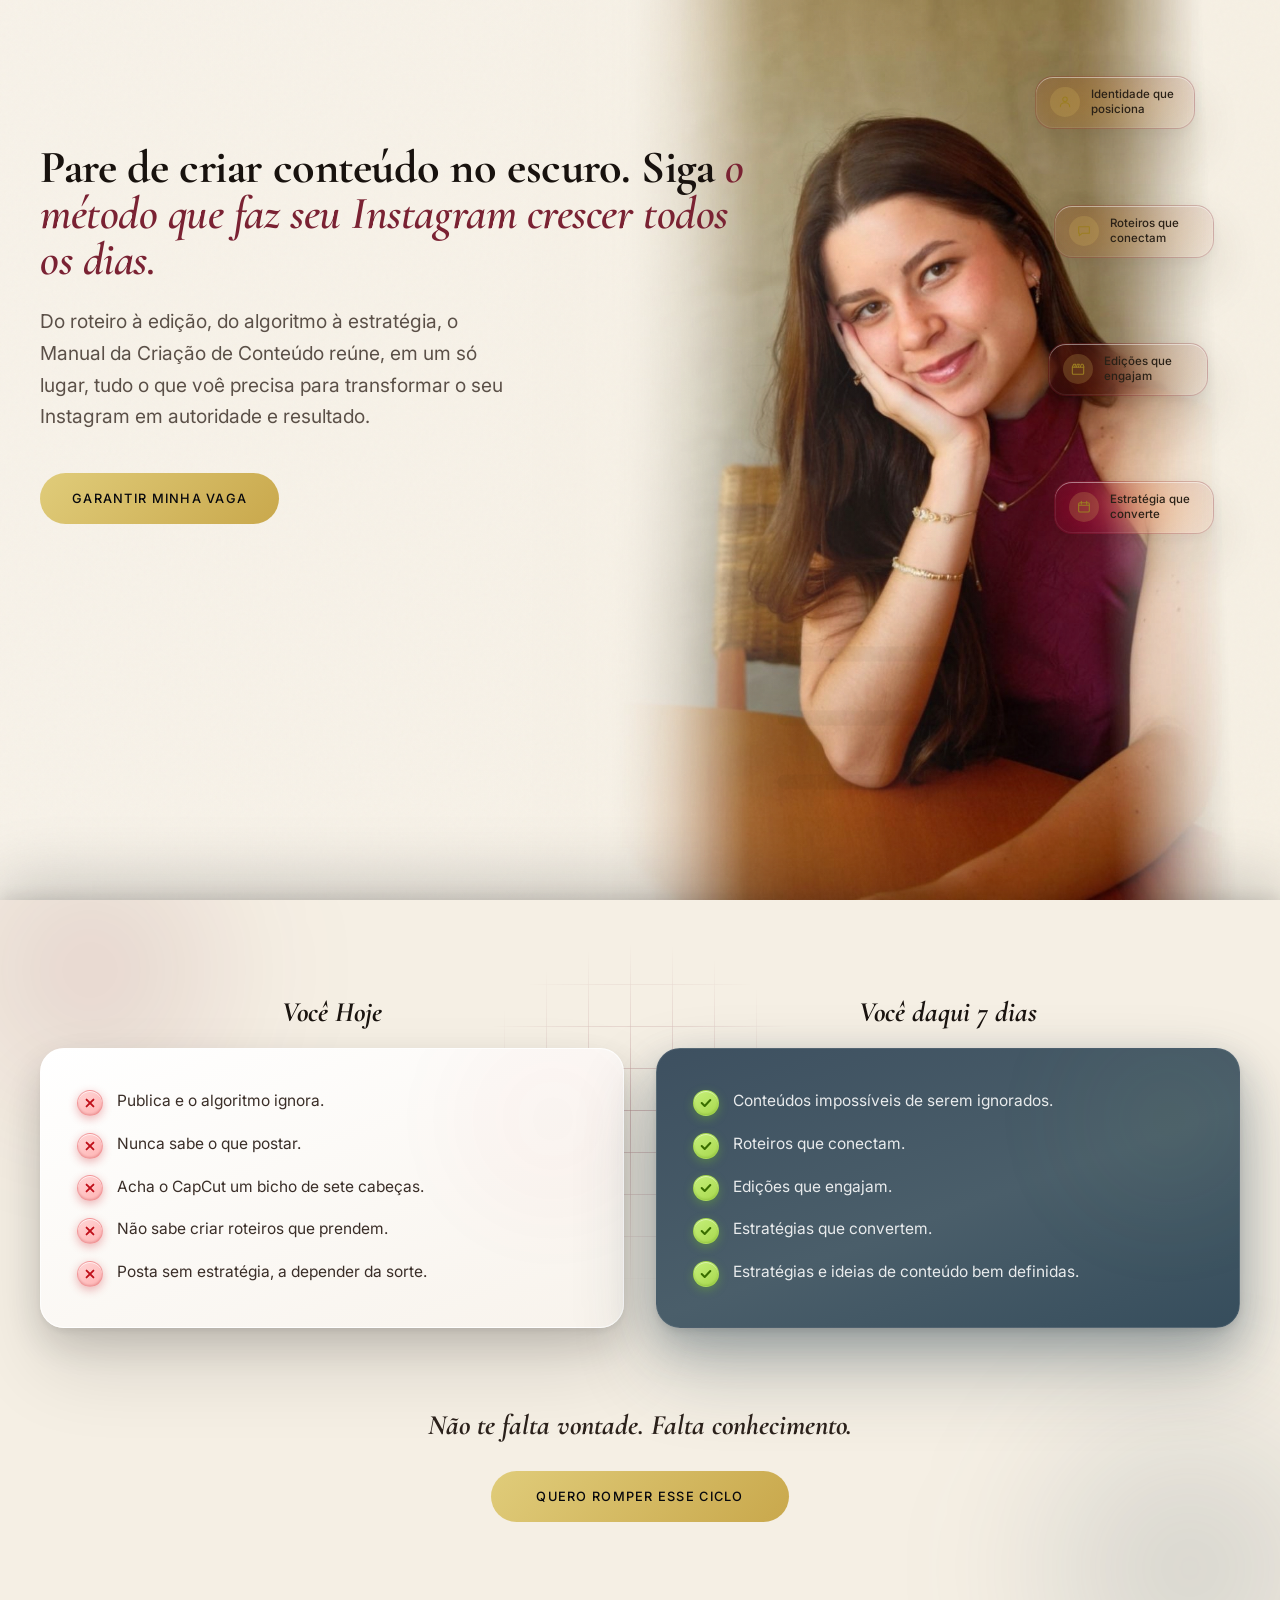
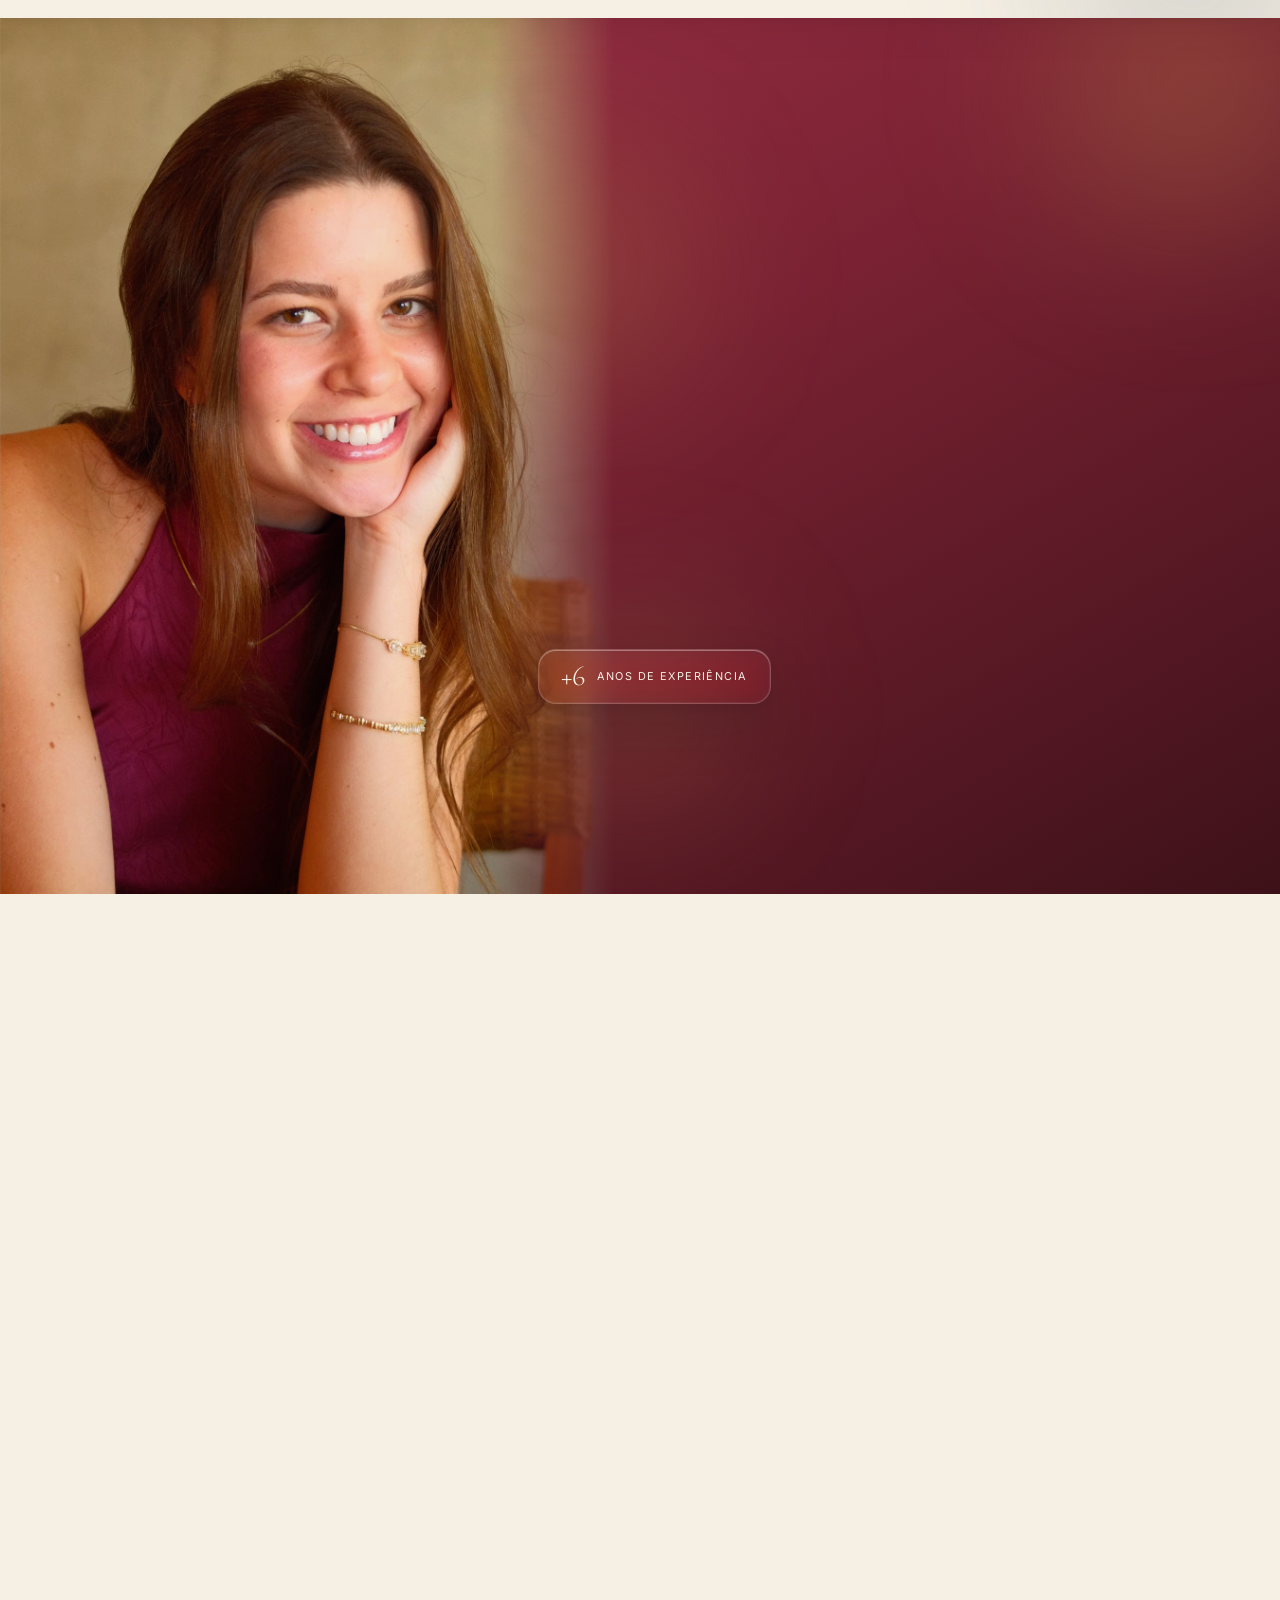
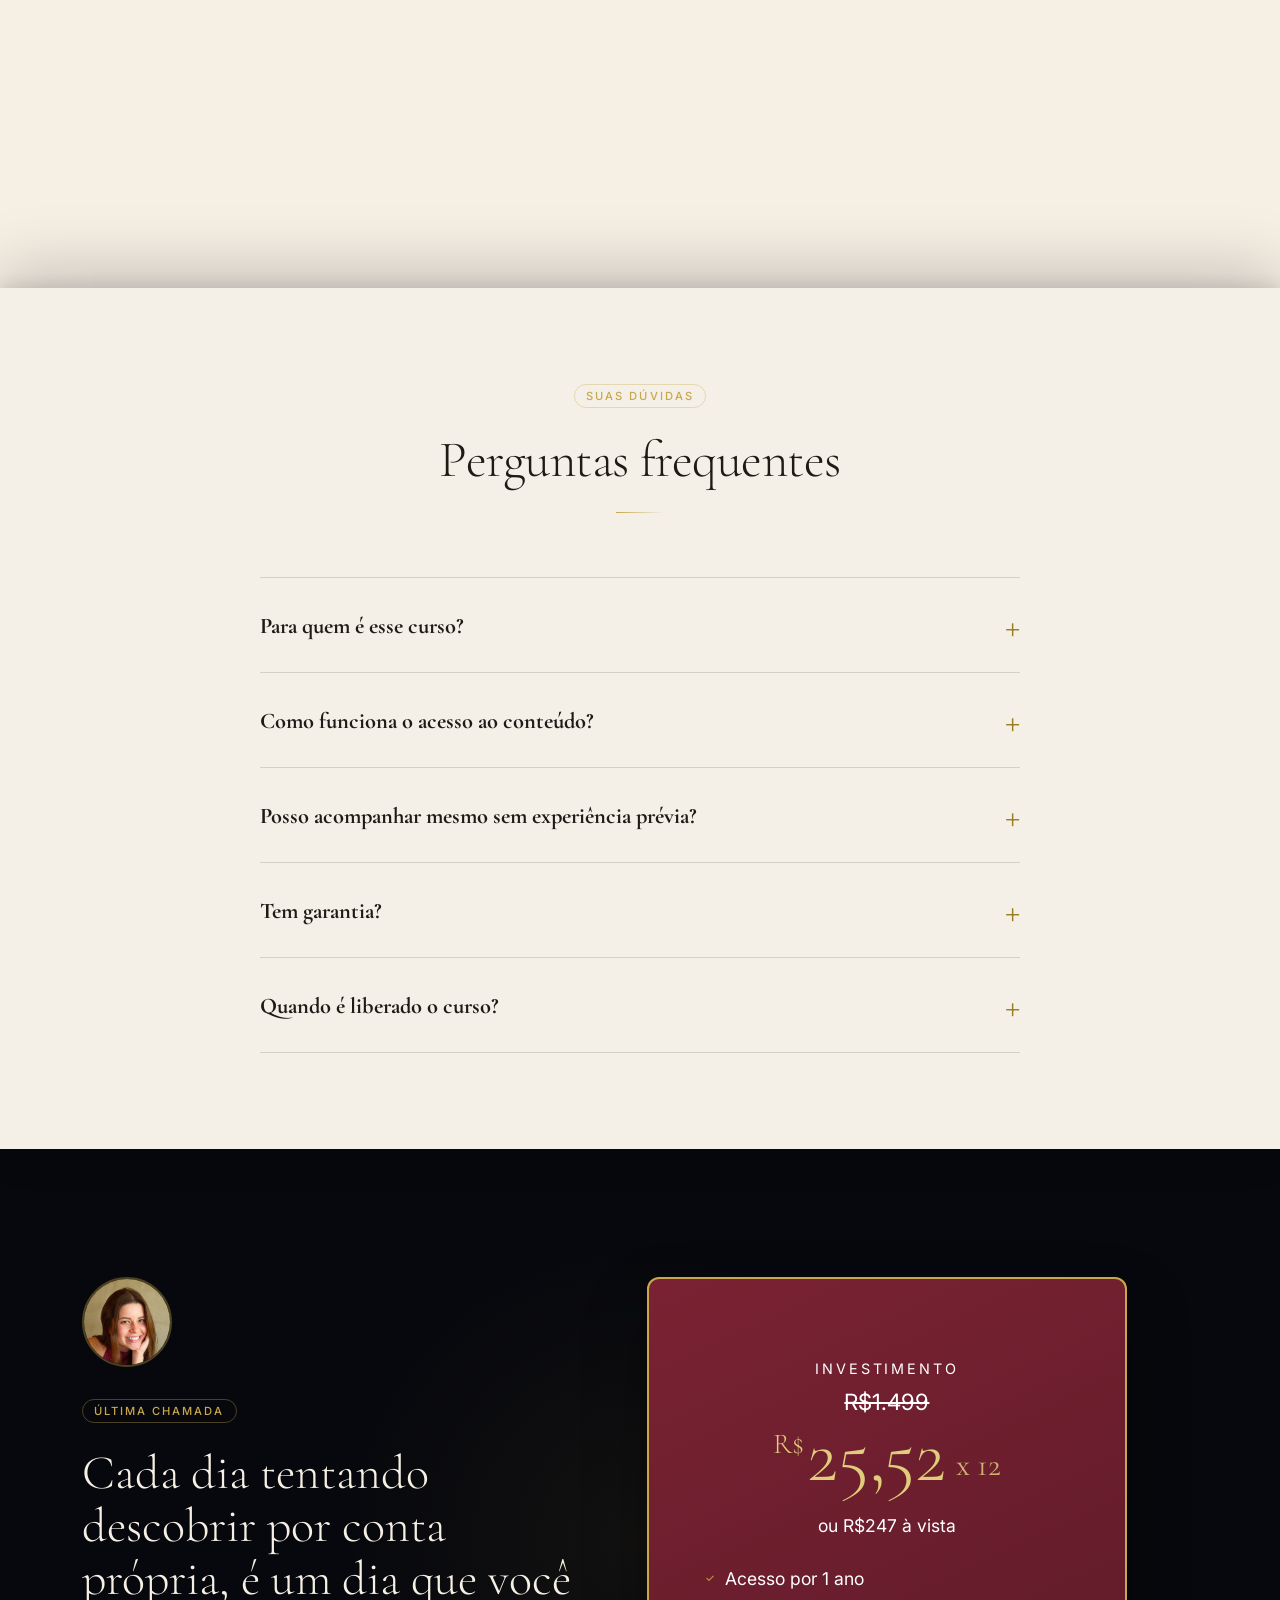
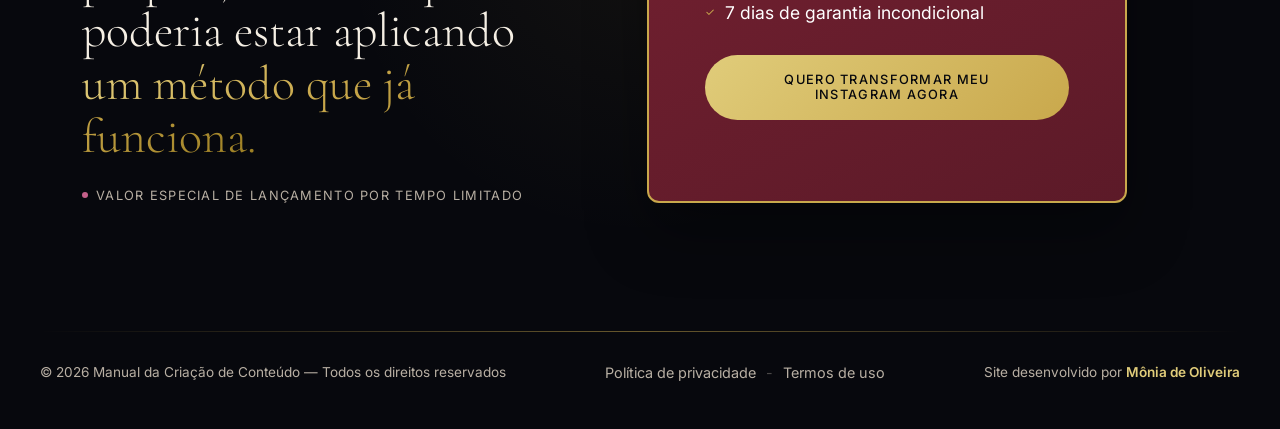
==== commit 968d57d2: "preço tamanho" ====
--- a/index.html
+++ b/index.html
@@ -475,7 +475,7 @@
           
           <div class="cta-urgency reveal reveal-delay-3">
             <span class="cta-urgency-dot" aria-hidden="true"></span>
-            VALOR ESPECIAL DE LANÇAMENTO POR TEMPO LIMITADO
+            VALOR ESPECIAL DE LANÇAMENTO<br class="urgency-break"> POR TEMPO LIMITADO
           </div>
 
         </div>
@@ -484,7 +484,7 @@
         <div class="price-box reveal reveal-delay-2" aria-label="Informações de investimento">
           <div class="price-label">Investimento</div>
           <div class="price-original">R$1.499</div>
-          <div class="price-value"><sup>R$</sup>25,52 x 12</div>
+          <div class="price-value"><sup>R$</sup>25,52<span class="price-freq"> x 12</span></div>
           <div class="price-installments">ou R$247 à vista</div>
 
           <ul class="price-includes" aria-label="O que está incluído">
--- a/css/sections.css
+++ b/css/sections.css
@@ -1061,6 +1061,8 @@
   z-index: 1;
 }
 
+br.urgency-break { display: none; }
+
 .cta-urgency {
   display: inline-flex;
   align-items: center;
@@ -1121,7 +1123,7 @@
 
 .price-value {
   font-family: var(--font-serif);
-  font-size: 3.5rem;
+  font-size: clamp(4rem, 6vw, 5.5rem);
   font-weight: 300;
   color: var(--gold-lt);
   line-height: 1;
@@ -1129,9 +1131,17 @@
 }
 
 .price-value sup {
-  font-size: 1.2rem;
+  font-size: 1.8rem;
   vertical-align: super;
   margin-right: 0.15rem;
+}
+
+.price-freq {
+  font-size: 2rem;
+  font-weight: 400;
+  opacity: 0.85;
+  margin-left: 0.2rem;
+  vertical-align: middle;
 }
 
 .price-installments {
--- a/css/responsive.css
+++ b/css/responsive.css
@@ -330,6 +330,28 @@
     font-size: 2rem;
   }
 
+  .cta-urgency {
+    display: flex;
+    align-items: flex-start;
+    font-size: 0.72rem;
+    letter-spacing: 0.04em;
+  }
+
+  .btn-primary.full-width {
+    font-size: 0.75rem;
+    letter-spacing: 0.06em;
+    padding: 1.4em 1.5em;
+  }
+
+  .cta-urgency-dot {
+    margin-top: 0.22em;
+    flex-shrink: 0;
+  }
+
+  br.urgency-break {
+    display: block;
+  }
+
   br.mobile-only {
     display: block;
   }
